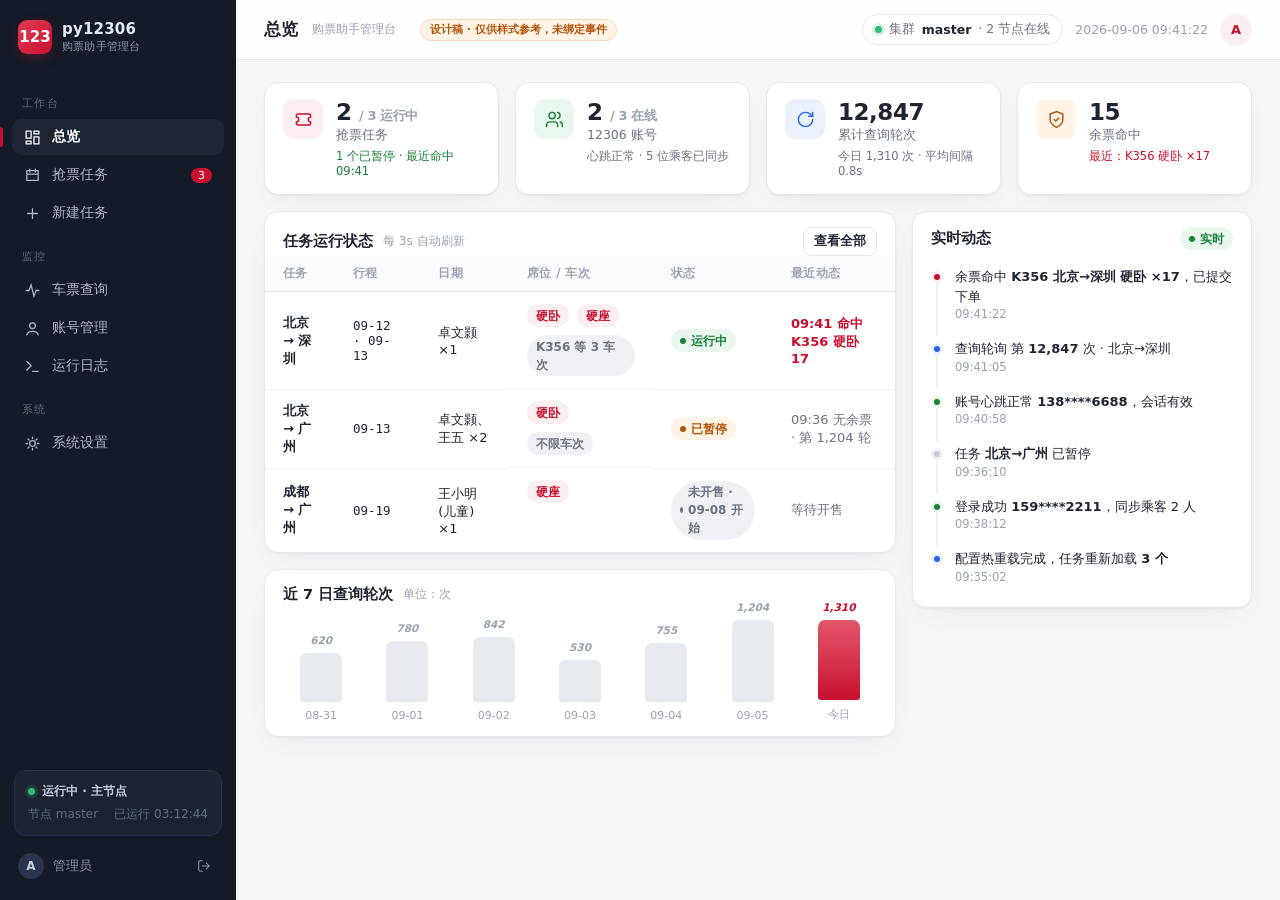
==== reference_template/index.html @ e3e7fe0f "feat: 新增webx管理网页端" ====
<!doctype html>
<html lang="zh-CN">
<head>
<meta charset="utf-8">
<meta name="viewport" content="width=device-width, initial-scale=1">
<title>py12306 · 购票助手管理台（设计稿）</title>
<style>
/* ============ 设计变量 ============ */
:root{
  --red:      #C8102E;
  --red-hi:   #A50D27;
  --red-bg:   #FBEFF1;
  --ink:      #101828;
  --text:     #1F2430;
  --sub:      #6B7280;
  --faint:    #9AA1AF;
  --line:     #E6E8EE;
  --line-soft:#F0F1F5;
  --bg:       #F5F6F8;
  --card:     #FFFFFF;
  --ok:       #188038; --ok-bg:#E9F7EF;
  --warn:     #B45309; --warn-bg:#FFF4E5;
  --info:     #2563EB; --info-bg:#EBF2FE;
  --side:     #141A26;
  --side-sub: #8A93A6;
  --side-hov: #1D2534;
  --r-lg: 14px; --r-md: 10px;
  --shadow: 0 1px 2px rgba(16,24,40,.04), 0 10px 28px -14px rgba(16,24,40,.10);
}
*{box-sizing:border-box; margin:0; padding:0}
html,body{height:100%}
body{
  font-family:"Segoe UI", system-ui, -apple-system, "PingFang SC", "Microsoft YaHei", sans-serif;
  font-size:14px; color:var(--text); background:var(--bg);
  -webkit-font-smoothing:antialiased;
}
a{color:inherit; text-decoration:none; cursor:pointer}
button{font:inherit; border:0; background:none; cursor:pointer; color:inherit}
svg{display:block}
::selection{background:var(--red-bg)}

/* ============ 布局骨架 ============ */
.app{display:flex; min-height:100vh}
.sidebar{
  width:236px; flex-shrink:0; background:var(--side); color:#E6EAF2;
  display:flex; flex-direction:column; position:sticky; top:0; height:100vh;
}
.main{flex:1; min-width:0; display:flex; flex-direction:column}
.content{padding:22px 28px 40px; max-width:1500px; width:100%; margin:0 auto}

/* ============ 侧边栏 ============ */
.brand{display:flex; align-items:center; gap:10px; padding:20px 18px 18px}
.brand .logo{
  width:34px; height:34px; border-radius:9px; background:linear-gradient(135deg,#E23B52,var(--red));
  display:grid; place-items:center; color:#fff; font-weight:800; font-size:15px;
  box-shadow:0 4px 14px -4px rgba(200,16,46,.55);
}
.brand .name{font-size:15px; font-weight:700; letter-spacing:.2px}
.brand .name small{display:block; font-size:11px; font-weight:400; color:var(--side-sub); margin-top:1px}
.nav{padding:8px 12px; flex:1; overflow-y:auto}
.nav .group{font-size:11px; color:#5C657A; letter-spacing:.12em; padding:16px 10px 6px}
.nav a{
  display:flex; align-items:center; gap:11px; padding:9px 12px; margin:2px 0;
  border-radius:9px; color:#AEB6C6; font-size:13.5px; position:relative; transition:.15s;
}
.nav a svg{width:17px; height:17px; stroke-width:1.8}
.nav a:hover{background:var(--side-hov); color:#E6EAF2}
.nav a.on{background:var(--side-hov); color:#fff; font-weight:600}
.nav a.on::before{
  content:""; position:absolute; left:-12px; top:8px; bottom:8px; width:3px;
  border-radius:0 3px 3px 0; background:var(--red);
}
.nav a .bdg{
  margin-left:auto; font-size:11px; padding:1px 7px; border-radius:99px;
  background:rgba(255,255,255,.09); color:#C6CDDC;
}
.nav a .bdg.hot{background:var(--red); color:#fff}
.side-foot{padding:14px}
.node-card{
  background:#1B2333; border:1px solid #263048; border-radius:12px; padding:12px 13px; font-size:12px;
}
.node-card .row{display:flex; align-items:center; gap:7px; color:#C6CDDC}
.dot{width:7px; height:7px; border-radius:50%; background:#2FBF71; box-shadow:0 0 0 3px rgba(47,191,113,.18)}
.node-card .sub{color:#5F6A80; margin-top:6px; display:flex; justify-content:space-between}
.side-login{margin-top:10px; display:flex; align-items:center; gap:9px; color:#8A93A6; font-size:12.5px; padding:6px 4px}
.side-login .av{width:26px; height:26px; border-radius:50%; background:#2A3450; display:grid; place-items:center; color:#C6CDDC; font-size:12px; font-weight:700}
.side-login .out{margin-left:auto; width:28px; height:28px; display:grid; place-items:center; border-radius:8px}
.side-login .out:hover{background:#222C42; color:#fff}

/* ============ 顶栏 ============ */
.topbar{
  height:60px; flex-shrink:0; background:rgba(255,255,255,.86); backdrop-filter:blur(8px);
  border-bottom:1px solid var(--line); display:flex; align-items:center; gap:14px;
  padding:0 28px; position:sticky; top:0; z-index:20;
}
.topbar h1{font-size:16.5px; font-weight:700}
.topbar .crumb-sub{font-size:12px; color:var(--faint)}
.preview-chip{
  margin-left:10px; font-size:11px; font-weight:600; color:var(--warn);
  background:var(--warn-bg); border:1px solid #F3DDB4; padding:2.5px 9px; border-radius:99px;
}
.top-right{margin-left:auto; display:flex; align-items:center; gap:12px}
.cluster-pill{
  display:flex; align-items:center; gap:7px; font-size:12.5px; color:var(--sub);
  background:#fff; border:1px solid var(--line); padding:6px 12px; border-radius:99px;
}
.cluster-pill b{color:var(--text); font-weight:600}
.top-time{font-size:12.5px; color:var(--faint); font-variant-numeric:tabular-nums}
.top-av{width:32px; height:32px; border-radius:50%; background:var(--red-bg); color:var(--red); display:grid; place-items:center; font-weight:700; font-size:13px}

/* ============ 通用组件 ============ */
.view{display:none; animation:fade .18s ease}
.view.is-active{display:block}
@keyframes fade{from{opacity:0; transform:translateY(4px)} to{opacity:1; transform:none}}
.card{background:var(--card); border:1px solid var(--line); border-radius:var(--r-lg); box-shadow:var(--shadow)}
.card-h{display:flex; align-items:center; gap:10px; padding:15px 18px 0}
.card-h h3{font-size:14.5px; font-weight:700}
.card-h .sub{font-size:12px; color:var(--faint)}
.card-h .act{margin-left:auto; display:flex; gap:8px; align-items:center}

.btn{
  display:inline-flex; align-items:center; gap:7px; padding:8px 14px; border-radius:var(--r-md);
  font-size:13px; font-weight:600; border:1px solid transparent; transition:.15s; white-space:nowrap;
}
.btn svg{width:15px; height:15px; stroke-width:2}
.btn-primary{background:var(--red); color:#fff; box-shadow:0 6px 16px -8px rgba(200,16,46,.6)}
.btn-primary:hover{background:var(--red-hi)}
.btn-outline{background:#fff; border-color:var(--line); color:var(--text)}
.btn-outline:hover{border-color:#C9CEDA; background:#FAFBFC}
.btn-ghost{color:var(--sub)}
.btn-ghost:hover{background:var(--line-soft); color:var(--text)}
.btn-sm{padding:5px 10px; font-size:12.5px; border-radius:8px}
.btn[disabled]{opacity:.45; cursor:not-allowed; box-shadow:none}

.tag{display:inline-flex; align-items:center; gap:5px; font-size:12px; font-weight:600; padding:2.5px 9px; border-radius:99px; line-height:1.5}
.tag.ok{background:var(--ok-bg); color:var(--ok)}
.tag.warn{background:var(--warn-bg); color:var(--warn)}
.tag.info{background:var(--info-bg); color:var(--info)}
.tag.hot{background:var(--red-bg); color:var(--red)}
.tag.muted{background:var(--line-soft); color:var(--sub)}
.tag .d{width:6px; height:6px; border-radius:50%; background:currentColor}

input[type=text],input[type=password],input[type=number],input[type=datetime-local],select{
  font:inherit; color:var(--text); background:#fff; border:1px solid var(--line);
  border-radius:var(--r-md); padding:8px 12px; width:100%; outline:none; transition:.15s;
}
input[type=datetime-local]{height:40px}
input[type=datetime-local]:not(:disabled){color:var(--text);background:#fff}
input[type=datetime-local]:disabled{color:var(--faint);background:var(--line-soft);cursor:not-allowed}
input:focus,select:focus{border-color:var(--red); box-shadow:0 0 0 3px rgba(200,16,46,.09)}
input::placeholder{color:#B6BCC9}

.tgl{position:relative; width:38px; height:22px; flex-shrink:0}
.tgl input{position:absolute; opacity:0; width:100%; height:100%; cursor:pointer; margin:0}
.tgl i{position:absolute; inset:0; background:#D8DCE4; border-radius:99px; transition:.18s; pointer-events:none}
.tgl i::after{content:""; position:absolute; width:16px; height:16px; border-radius:50%; background:#fff; top:3px; left:3px; transition:.18s; box-shadow:0 1px 3px rgba(0,0,0,.25)}
.tgl input:checked + i{background:var(--red)}
.tgl input:checked + i::after{left:19px}

/* 表格 */
.table{width:100%; border-collapse:collapse; font-size:13px}
.table th{
  text-align:left; font-size:11.5px; font-weight:600; color:var(--faint); letter-spacing:.04em;
  padding:10px 18px; border-bottom:1px solid var(--line); background:#FAFBFC;
}
.table td{padding:12px 18px; border-bottom:1px solid var(--line-soft); vertical-align:middle}
.table tr:last-child td{border-bottom:0}
.table tbody tr:hover{background:#FAFBFD}
.mono{font-family:Consolas, "Cascadia Mono", monospace; font-size:12.5px}

/* ============ 总览 ============ */
.stats{display:grid; grid-template-columns:repeat(4,1fr); gap:16px; margin-bottom:16px}
.stat{background:var(--card); border:1px solid var(--line); border-radius:var(--r-lg); padding:16px 18px; box-shadow:var(--shadow); display:flex; gap:13px; align-items:flex-start}
.stat .ic{width:40px; height:40px; border-radius:11px; display:grid; place-items:center; flex-shrink:0}
.stat .ic svg{width:19px; height:19px; stroke-width:1.8}
.stat .v{font-size:23px; font-weight:800; letter-spacing:-.02em; line-height:1.15}
.stat .k{font-size:12.5px; color:var(--sub); margin-top:2px}
.stat .t{font-size:11.5px; margin-top:5px}
.ic.red{background:var(--red-bg); color:var(--red)}
.ic.ok{background:var(--ok-bg); color:var(--ok)}
.ic.info{background:var(--info-bg); color:var(--info)}
.ic.warn{background:var(--warn-bg); color:var(--warn)}
.dash-grid{display:grid; grid-template-columns:1fr 340px; gap:16px; align-items:start}
.chip-row{display:flex; gap:8px; flex-wrap:wrap}

/* 柱状图 */
.chart{display:flex; align-items:flex-end; gap:10px; height:132px; padding:16px 18px 14px}
.chart .c{flex:1; display:flex; flex-direction:column; align-items:center; gap:7px; height:100%; justify-content:flex-end}
.chart .c i{width:100%; max-width:42px; background:#E7EAEF; border-radius:7px 7px 3px 3px; position:relative}
.chart .c i b{position:absolute; top:-19px; left:0; right:0; text-align:center; font-size:10.5px; color:var(--faint); font-weight:600}
.chart .c.now i{background:linear-gradient(180deg,#E4576B,var(--red))}
.chart .c.now i b{color:var(--red)}
.chart .c span{font-size:11px; color:var(--faint)}

/* 动态时间线 */
.feed{padding:8px 18px 14px}
.feed .it{display:flex; gap:12px; padding:9px 0; position:relative}
.feed .it::before{content:""; position:absolute; left:5px; top:24px; bottom:-6px; width:2px; background:var(--line-soft)}
.feed .it:last-child::before{display:none}
.feed .fdot{width:12px; height:12px; border-radius:50%; margin-top:4px; flex-shrink:0; border:3px solid var(--red-bg); background:var(--red); position:relative; z-index:1}
.feed .it.ok .fdot{background:var(--ok); border-color:var(--ok-bg)}
.feed .it.info .fdot{background:var(--info); border-color:var(--info-bg)}
.feed .it.mut .fdot{background:#C4C9D4; border-color:var(--line-soft)}
.feed .tx{font-size:13px; line-height:1.5}
.feed .tx em{font-style:normal; font-weight:700}
.feed .tm{font-size:11.5px; color:var(--faint); margin-top:1px; font-variant-numeric:tabular-nums}

/* ============ 任务卡片 ============ */
.toolbar{display:flex; align-items:center; gap:10px; margin-bottom:16px}
.toolbar h2{font-size:16.5px; font-weight:700}
.toolbar .cnt{font-size:12.5px; color:var(--faint)}
.toolbar .sp{margin-left:auto; display:flex; gap:9px}
.job{background:var(--card); border:1px solid var(--line); border-radius:var(--r-lg); box-shadow:var(--shadow); padding:16px 18px; margin-bottom:12px}
.job .l1{display:flex; align-items:center; gap:10px}
.job .route{font-size:15.5px; font-weight:700; display:flex; align-items:center; gap:8px}
.job .route svg{width:15px; height:15px; color:var(--red)}
.job .l1 .tag{margin-left:0}
.job .l1 .acts{margin-left:auto; display:flex; gap:4px}
.job .l2{display:flex; flex-wrap:wrap; gap:7px; margin-top:11px; align-items:center}
.job .l3{display:flex; gap:18px; margin-top:12px; padding-top:12px; border-top:1px dashed var(--line); font-size:12.5px; color:var(--sub); flex-wrap:wrap}
.job .l3 b{color:var(--text); font-weight:600}
.job .l3 .hit{color:var(--red); font-weight:700}
.job.paused{opacity:.72}
.icon-btn{
  width:30px; height:30px; border-radius:8px; display:grid; place-items:center; color:var(--sub); transition:.15s;
}
.icon-btn svg{width:15.5px; height:15.5px; stroke-width:1.8}
.icon-btn:hover{background:var(--line-soft); color:var(--text)}
.icon-btn.danger:hover{background:var(--red-bg); color:var(--red)}

/* ============ 新建任务 ============ */
.new-grid{display:grid; grid-template-columns:1fr 308px; gap:18px; align-items:start}
.form-sec{background:var(--card); border:1px solid var(--line); border-radius:var(--r-lg); box-shadow:var(--shadow); margin-bottom:14px}
.form-sec .fh{display:flex; align-items:center; gap:11px; padding:14px 18px; border-bottom:1px solid var(--line-soft)}
.form-sec .fh .no{width:23px; height:23px; border-radius:7px; background:var(--red-bg); color:var(--red); font-size:12.5px; font-weight:800; display:grid; place-items:center}
.form-sec .fh h3{font-size:14px; font-weight:700}
.form-sec .fh .sub{font-size:12px; color:var(--faint)}
.form-sec .fb{padding:16px 18px 18px}
.frow{display:flex; gap:12px; margin-bottom:14px}
.frow:last-child{margin-bottom:0}
.f-col{flex:1; min-width:0}
.f-lab{font-size:12.5px; font-weight:600; color:var(--sub); margin-bottom:7px; display:flex; align-items:center; gap:7px}
.f-lab .opt-x{font-weight:400; color:var(--faint); font-size:11.5px}
select.ctl{padding:8.5px 12px}

/* 日历 */
.cal-wrap{border:1px solid var(--line); border-radius:12px; padding:13px 14px 14px; background:#FCFCFD}
.cal-head{display:flex; align-items:center; margin-bottom:9px; padding:0 2px}
.cal-head b{font-size:13.5px}
.cal-head .rng{margin-left:auto; font-size:12px; color:var(--red); font-weight:600; background:var(--red-bg); padding:3px 10px; border-radius:99px}
.cal{display:grid; grid-template-columns:repeat(7,1fr); gap:5px}
.cal b{font-size:11px; color:var(--faint); text-align:center; font-weight:600; padding:3px 0}
.cal .d{
  aspect-ratio:1; display:grid; place-items:center; font-size:12.5px; border-radius:9px;
  color:var(--text); border:1px solid transparent; transition:.12s; font-variant-numeric:tabular-nums;
}
.cal .d:hover{border-color:#D8DCE4; background:#fff}
.cal .d.today{border-color:var(--red); color:var(--red); font-weight:700}
.cal .d.on{background:var(--red); color:#fff; font-weight:700; box-shadow:0 5px 12px -5px rgba(200,16,46,.55)}
.cal .d.on:hover{border-color:var(--red)}
.cal .d.dis{color:#C7CCD6; background:#F3F4F7; pointer-events:none}
.date-chips{display:flex; gap:8px; margin-top:11px; flex-wrap:wrap}
.date-chip{display:inline-flex; align-items:center; gap:7px; font-size:12.5px; font-weight:600; background:var(--red-bg); color:var(--red-hi); border-radius:99px; padding:5px 6px 5px 12px}
.date-chip button{width:18px; height:18px; border-radius:50%; display:grid; place-items:center; color:var(--red)}
.date-chip button:hover{background:rgba(200,16,46,.15)}
.date-chip .add{background:#fff; border:1px dashed #DBDCE2; color:var(--sub); padding:5px 12px; cursor:pointer}

/* 区间 */
.pair{display:grid; grid-template-columns:1fr 26px 1fr 30px; gap:10px; align-items:center; margin-bottom:10px}
.pair .arr{color:var(--faint); display:grid; place-items:center}
.pair .arr svg{width:16px; height:16px}
.pair .del{width:30px; height:30px; display:grid; place-items:center; color:var(--faint); border-radius:8px}
.pair .del:hover{background:var(--red-bg); color:var(--red)}
.pair-add{
  border:1.5px dashed #D8DCE4; border-radius:10px; padding:9px; text-align:center; color:var(--sub);
  font-size:12.5px; font-weight:600; cursor:pointer; transition:.15s;
}
.pair-add:hover{border-color:var(--red); color:var(--red); background:var(--red-bg)}
.hint{font-size:11.5px; color:var(--faint); margin-top:7px; line-height:1.6}

/* 乘客 / 座位 chips */
.opt{
  display:inline-flex; align-items:center; gap:7px; border:1px solid var(--line); border-radius:99px;
  padding:6.5px 14px; font-size:13px; font-weight:500; cursor:pointer; transition:.13s; background:#fff;
}
.opt:hover{border-color:#C9CEDA}
.opt:has(input:checked){border-color:var(--red); background:var(--red-bg); color:var(--red-hi); font-weight:600}
.opt .ck{width:7px; height:7px; border-radius:50%; background:#D8DCE4; transition:.13s}
.opt:has(input:checked) .ck{background:var(--red)}
.opt input{display:none}
.chips{display:flex; flex-wrap:wrap; gap:9px}
.m-tag{display:inline-flex; align-items:center; gap:8px; border-radius:99px; padding:6.5px 14px; font-size:13px; font-weight:600}
.m-tag i{width:22px; height:22px; border-radius:50%; display:grid; place-items:center; font-style:normal; font-size:11px; color:#fff}
.m-tag .x{color:var(--faint); font-size:11px}
.switch-row{display:flex; align-items:center; gap:10px; font-size:13px; padding:11px 14px; border:1px solid var(--line); border-radius:10px; background:#FCFCFD}
.switch-row .k2{margin-left:auto; font-size:11.5px; color:var(--faint)}

/* 车次 tag input */
.tagbox{border:1px solid var(--line); border-radius:var(--r-md); padding:7px 8px; display:flex; flex-wrap:wrap; gap:7px; background:#fff}
.tagbox .t{display:inline-flex; align-items:center; gap:6px; background:var(--line-soft); border-radius:7px; padding:4.5px 6px 4.5px 10px; font-size:12.5px; font-weight:600}
.tagbox .t em{font-style:normal; color:var(--sub); cursor:pointer; font-size:11px}
.tagbox .t:hover .em{color:var(--red)}
.tagbox input{border:0; box-shadow:none !important; padding:5px 6px; flex:1; min-width:110px}

.seg{display:inline-flex; border:1px solid var(--line); border-radius:99px; padding:3px; background:#fff; gap:2px}
.seg span{padding:5.5px 14px; font-size:12.5px; font-weight:600; color:var(--sub); border-radius:99px; cursor:pointer}
.seg span.on{background:var(--red-bg); color:var(--red-hi)}
.seg span:hover{color:var(--text)}
.seg span.on:hover{color:var(--red-hi)}

/* 策略摘要 */
.summary{position:sticky; top:78px}
.summary .card{overflow:hidden}
.summary .sh{background:linear-gradient(160deg,#1C2436,#141A26); color:#fff; padding:15px 18px}
.summary .sh h3{font-size:14px; font-weight:700; display:flex; align-items:center; gap:8px}
.summary .sh .sub{font-size:11.5px; color:#8A93A6; margin-top:3px}
.sum-rows{padding:6px 18px 14px}
.sum-rows .r{display:flex; gap:12px; padding:9.5px 0; border-bottom:1px dashed var(--line-soft); font-size:12.8px}
.sum-rows .r:last-child{border-bottom:0}
.sum-rows .k{width:62px; flex-shrink:0; color:var(--faint)}
.sum-rows .v{font-weight:600; line-height:1.55}
.sum-rows .v small{display:block; color:var(--faint); font-weight:400; font-size:11.5px}
.sum-foot{padding:13px 18px 16px; display:flex; gap:9px}
.sum-foot .btn{flex:1; justify-content:center}

/* ============ 账号管理 ============ */
.acc-grid{display:grid; grid-template-columns:1fr 372px; gap:16px; align-items:start}
.auth{
  width:32px; height:32px; border-radius:50%; display:grid; place-items:center;
  font-size:12px; font-weight:800; color:#fff; flex-shrink:0;
}
.auth.a1{background:linear-gradient(135deg,#E23B52,#C8102E)}
.auth.a2{background:linear-gradient(135deg,#4F7DF3,#2563EB)}
.auth.a3{background:linear-gradient(135deg,#37B783,#188038)}
.cell-user{display:flex; align-items:center; gap:10px}
.cell-user b{font-size:13.5px}
.cell-user small{display:block; color:var(--faint); font-size:11.5px}

/* 添加账号抽屉 */
.addacc .ah{padding:16px 18px 0; display:flex; align-items:center}
.addacc .ah h3{font-size:15px; font-weight:700}
.addacc .ah .x{margin-left:auto}
.tabs{display:flex; gap:2px; padding:13px 18px 0; border-bottom:1px solid var(--line); position:relative}
.tabs button{padding:9px 4px; margin-right:22px; font-size:13.5px; font-weight:600; color:var(--sub); position:relative}
.tabs button.on{color:var(--red)}
.tabs button.on::after{content:""; position:absolute; left:0; right:0; bottom:-1px; height:2.5px; background:var(--red); border-radius:2px}
.qr-zone{display:flex; flex-direction:column; align-items:center; gap:12px; padding:22px 18px}
.qr-box{
  width:164px; height:164px; border-radius:14px; border:1.5px dashed #C9CEDA; background:#FCFCFD;
  display:grid; place-items:center; position:relative;
}
.qr-mask{position:absolute; inset:0; display:grid; place-items:center; background:rgba(255,255,255,.55); border-radius:14px; font-size:12px; color:var(--warn); font-weight:600}
.qr-status{font-size:12.5px; color:var(--sub); display:flex; align-items:center; gap:7px}
.spin{width:13px; height:13px; border-radius:50%; border:2px solid var(--red-bg); border-top-color:var(--red); animation:sp 1s linear infinite}
@keyframes sp{to{transform:rotate(360deg)}}
.sync-note{margin:0 18px 18px; background:var(--info-bg); border-radius:10px; padding:10px 12px; font-size:12px; color:#1D4FBF; line-height:1.6; display:flex; gap:8px}
.sync-note svg{width:14px; height:14px; flex-shrink:0; margin-top:2px}

/* ============ 余票监测 ============ */
.filter-bar{display:flex; align-items:center; gap:10px; background:var(--card); border:1px solid var(--line); border-radius:var(--r-lg); padding:11px 14px; margin-bottom:14px; box-shadow:var(--shadow)}
.filter-bar select{width:auto; padding:7px 11px; font-size:12.5px}
.filter-bar .live{margin-left:auto; display:flex; align-items:center; gap:8px; font-size:12px; color:var(--faint); font-variant-numeric:tabular-nums}
.filter-bar .live .dot{width:7px; height:7px}
.rest-hit{display:inline-block; min-width:34px; text-align:center; font-weight:800; font-size:13.5px; color:#fff; background:var(--red); border-radius:7px; padding:2.5px 9px; box-shadow:0 4px 10px -4px rgba(200,16,46,.5)}
.rest-0{color:var(--faint); font-weight:600}
tr.hit-row{background:linear-gradient(90deg, var(--red-bg), transparent 65%)}
tr.hit-row:hover{background:var(--red-bg)}
.ticket-query{display:grid; grid-template-columns:repeat(12,1fr); gap:12px; padding:16px 18px 14px; border-bottom:1px solid var(--line-soft)}
.ticket-query .field{min-width:0; grid-column:span 3}
.ticket-query .field.route,.ticket-query .field.date{grid-column:span 2}
.ticket-query .field label,.filter-panel label{display:block; font-size:11.5px; color:var(--sub); font-weight:600; margin-bottom:6px}
.ticket-query .field input,.ticket-query .field select{height:36px}
.route-input{position:relative}
.route-input svg{position:absolute; right:10px; top:10px; width:16px; height:16px; color:var(--faint)}
.query-actions{grid-column:span 2; display:flex; align-items:flex-end; gap:8px}
.query-actions .btn{height:36px; justify-content:center; flex:1}
.query-switch{display:flex; align-items:center; gap:8px; color:var(--sub); font-size:12px; padding-top:8px}
.date-strip{display:flex; gap:7px; overflow:auto; padding:12px 18px; border-bottom:1px solid var(--line-soft); scrollbar-width:thin}
.date-tab{min-width:76px; padding:7px 10px; border:1px solid transparent; border-radius:9px; text-align:center; color:var(--sub); flex-shrink:0; cursor:pointer}
.date-tab b{display:block; font-size:13px; color:var(--text)}
.date-tab small{display:block; font-size:11px; margin-top:2px}
.date-tab:hover{background:var(--line-soft)}
.date-tab.on{background:var(--red-bg); border-color:#F1C2C9; color:var(--red)}
.date-tab.on b{color:var(--red)}
.filter-panel{display:flex; align-items:flex-end; gap:12px; flex-wrap:wrap; padding:12px 18px; background:#FCFCFD; border-bottom:1px solid var(--line-soft)}
.filter-panel .filter-field{min-width:130px}
.filter-panel select{height:32px; padding:6px 10px; font-size:12px}
.filter-panel .check{display:flex; align-items:center; gap:7px; height:32px; padding:0 4px; color:var(--sub); font-size:12px; white-space:nowrap}
.filter-panel .check input{accent-color:var(--red)}
.filter-panel .clear{margin-left:auto; color:var(--red); font-size:12px; font-weight:600; height:32px; padding:0 5px}
.query-meta{display:flex; align-items:center; gap:10px; padding:13px 18px 11px}
.query-meta h3{font-size:14.5px}
.query-meta .sub{color:var(--faint); font-size:12px}
.query-meta .sort{margin-left:auto; display:flex; align-items:center; gap:8px; color:var(--sub); font-size:12px}
.query-meta .sort select{width:128px; height:31px; padding:5px 9px; font-size:12px}
.sort-dir{width:30px; height:30px; border:1px solid var(--line); border-radius:8px; display:grid; place-items:center; background:#fff}
.sort-dir svg{width:15px; height:15px}
.ticket-table-wrap{overflow-x:auto; border-top:1px solid var(--line)}
.ticket-table{min-width:1110px}
.ticket-table th{white-space:nowrap; padding:10px 14px}
.ticket-table td{padding:12px 14px; white-space:nowrap}
.ticket-table th:first-child,.ticket-table td:first-child{padding-left:18px}
.train-cell b{display:block; font-size:14px; color:var(--ink)}
.train-cell small{display:block; color:var(--faint); font-size:11px; margin-top:3px}
.station-cell b{display:block; font-size:13px}
.station-cell small{display:block; color:var(--faint); font-size:11px; margin-top:3px}
.time-cell b{font-size:18px; letter-spacing:.01em}
.time-cell small{display:block; color:var(--sub); font-size:11px; margin-top:2px}
.duration{color:var(--sub); font-size:12px}
.seat-cell{text-align:center; min-width:72px}
.seat-value{font-size:12.5px; font-weight:700; color:var(--ok)}
.seat-value.none{color:var(--faint); font-weight:500}
.seat-value.wait{color:var(--warn)}
.ticket-row.hit{background:linear-gradient(90deg,#FFF9F9,transparent 82%)}
.ticket-row:hover{background:#FAFBFD}
.row-actions{display:flex; gap:6px; align-items:center}
.row-actions .btn{padding:5px 8px; font-size:11.5px}
.empty-results{display:none; padding:44px 20px; text-align:center; color:var(--sub)}
.empty-results strong{display:block; color:var(--text); font-size:14px; margin-bottom:6px}
.task-modal{position:fixed; inset:0; z-index:50; display:none; align-items:center; justify-content:center; padding:20px; background:rgba(16,24,40,.38)}
.task-modal.open{display:flex}
.task-dialog{width:min(440px,100%); background:#fff; border:1px solid var(--line); border-radius:var(--r-lg); box-shadow:0 24px 70px -20px rgba(16,24,40,.35); overflow:hidden}
.task-dialog .dh{display:flex; align-items:center; padding:16px 18px; border-bottom:1px solid var(--line-soft)}
.task-dialog .dh h3{font-size:15px}
.task-dialog .dh button{margin-left:auto; color:var(--sub); width:28px; height:28px; border-radius:7px}
.task-dialog .dh button:hover{background:var(--line-soft); color:var(--text)}
.task-dialog .db{padding:16px 18px 18px}
.task-dialog .ticket-preview{padding:10px 12px; background:var(--red-bg); border-radius:9px; color:var(--red-hi); font-size:12.5px; margin-bottom:14px}
.task-option{display:flex; align-items:center; gap:10px; padding:11px 12px; border:1px solid var(--line); border-radius:9px; margin-bottom:8px; cursor:pointer}
.task-option:hover{border-color:#C9CEDA; background:#FCFCFD}
.task-option input{accent-color:var(--red)}
.task-option b{font-size:13px}
.task-option small{display:block; color:var(--faint); margin-top:3px}
.task-dialog .df{display:flex; justify-content:flex-end; gap:8px; padding:0 18px 18px}
@media (max-width:900px){.ticket-query{grid-template-columns:repeat(2,1fr)}.ticket-query .field,.ticket-query .field.route,.ticket-query .field.date,.query-actions{grid-column:span 1}}
@media (max-width:560px){.ticket-query{grid-template-columns:1fr}.ticket-query .field,.ticket-query .field.route,.ticket-query .field.date,.query-actions{grid-column:span 1}.query-meta{align-items:flex-start; flex-wrap:wrap}.query-meta .sort{width:100%; margin-left:0}}

/* ============ 日志 ============ */
.term-toolbar{display:flex; align-items:center; gap:8px; padding:12px 14px; border-bottom:1px solid #1E2637}
.lv-chip{font-size:12px; font-weight:600; padding:4.5px 11px; border-radius:99px; color:#8A93A6; background:#1B2333}
.lv-chip.on{background:var(--red); color:#fff}
.term-search{margin-left:auto; width:200px; background:#1B2333; border-color:#2A3450; color:#C6CDDC; font-size:12px; padding:6.5px 10px}
.term{background:#0F1420; border-radius:0 0 var(--r-lg) var(--r-lg); padding:13px 16px 16px; font-family:Consolas,"Cascadia Mono",monospace; font-size:12.3px; line-height:1.9; color:#C8D0E0}
.term .ts{color:#5B6478; margin-right:10px}
.l-INFO{color:#7FB3F5}.l-WARN{color:#F5C044}.l-ERROR{color:#F87171}.l-EVENT{color:#F08FB0}.l-OK{color:#5FD39A}
.term .hl{background:rgba(200,16,46,.28); border-radius:3px; padding:0 3px; color:#FFD3DA}

/* ============ 设置 ============ */
.set-grid{display:grid; grid-template-columns:repeat(2,1fr); gap:16px; align-items:start}
.set-row{display:flex; align-items:center; gap:12px; padding:12.5px 18px; border-bottom:1px solid var(--line-soft)}
.set-row:last-child{border-bottom:0}
.set-row .k{font-size:13px; font-weight:600}
.set-row .d{font-size:11.5px; color:var(--faint); margin-top:2px; line-height:1.5}
.set-row .ctrl{margin-left:auto; display:flex; align-items:center; gap:9px; flex-shrink:0}
.set-row .ctrl input,.set-row .ctrl select{width:auto; padding:7px 10px; font-size:12.5px}
.noti-ic{width:32px; height:32px; border-radius:9px; display:grid; place-items:center; flex-shrink:0}
.noti-ic svg{width:16px; height:16px; stroke-width:1.8}

/* ============ 登录页 ============ */
.login-wrap{min-height:calc(100vh - 60px); display:grid; place-items:center; padding:40px 20px;
  background:
    radial-gradient(900px 420px at 12% -8%, rgba(200,16,46,.07), transparent 60%),
    radial-gradient(800px 400px at 105% 108%, rgba(37,99,235,.06), transparent 60%), var(--bg);
}
.login-card{width:380px; background:#fff; border:1px solid var(--line); border-radius:18px; box-shadow:0 24px 60px -24px rgba(16,24,40,.18); padding:34px 32px 28px}
.login-card .lb{text-align:center; margin-bottom:26px}
.login-card .lb .logo{width:46px; height:46px; border-radius:13px; margin:0 auto 13px; background:linear-gradient(135deg,#E23B52,var(--red)); display:grid; place-items:center; color:#fff; font-weight:800; font-size:19px; box-shadow:0 10px 24px -8px rgba(200,16,46,.55)}
.login-card .lb h2{font-size:18px; font-weight:800}
.login-card .lb p{font-size:12.5px; color:var(--faint); margin-top:5px}
.login-card .fld{margin-bottom:14px}
.login-card .fld label{font-size:12.5px; font-weight:600; color:var(--sub); display:block; margin-bottom:7px}
.login-card .pwd-suf{position:relative}
.login-card .pwd-suf .eye{position:absolute; right:11px; top:50%; transform:translateY(-50%); color:var(--faint); display:grid}
.login-card .pwd-suf .eye svg{width:15px; height:15px}
.login-card .btn{width:100%; justify-content:center; padding:10.5px; font-size:14px; border-radius:11px}
.login-card .lf{display:flex; justify-content:space-between; margin-top:16px; font-size:12px; color:var(--faint)}
.login-card .lf a{color:var(--red); font-weight:600}
.login-foot{text-align:center; margin-top:18px; font-size:11.5px; color:var(--faint)}

@media (max-width:1180px){
  .stats{grid-template-columns:repeat(2,1fr)}
  .dash-grid,.new-grid,.acc-grid{grid-template-columns:1fr}
  .summary{position:static}
  .set-grid{grid-template-columns:1fr}
}
.selection-bar{display:none;align-items:center;gap:10px;padding:10px 18px;background:var(--red-bg);border-top:1px solid #f3d5d9;border-bottom:1px solid #f3d5d9;color:var(--red)}.selection-bar.open{display:flex}.selection-bar strong{font-size:13px}.selection-bar small{color:var(--sub)}.selection-bar .actions{margin-left:auto}.row-check{width:16px;height:16px;accent-color:var(--red)}
.view#view-monitor > .panel{margin-bottom:16px;overflow:hidden}
.view#view-monitor .query{display:grid;grid-template-columns:repeat(12,1fr);gap:12px;padding:16px 18px 14px;border-bottom:1px solid var(--line-soft)}
.view#view-monitor .query .field{grid-column:span 2;min-width:0}.view#view-monitor .query .field label,.view#view-monitor .filter label{display:block;font-size:11.5px;color:var(--sub);font-weight:600;margin-bottom:6px}
.view#view-monitor .query input,.view#view-monitor .query select{height:36px;width:100%;padding:8px 12px}.view#view-monitor .query .btn{grid-column:span 2;align-self:end;align-items:center;justify-content:center;height:36px;background:var(--red);color:#fff;border-color:var(--red)}
.view#view-monitor .dates{display:flex;gap:7px;overflow:auto;padding:12px 18px;border-bottom:1px solid var(--line-soft)}.view#view-monitor .date{min-width:76px;padding:7px 10px;border:1px solid transparent;border-radius:9px;text-align:center;color:var(--sub);background:transparent;cursor:pointer}.view#view-monitor .date b,.view#view-monitor .date small{display:block}.view#view-monitor .date b{font-size:13px;color:var(--text)}.view#view-monitor .date small{font-size:11px;margin-top:2px}.view#view-monitor .date.on{background:var(--red-bg);border-color:#F1C2C9;color:var(--red)}.view#view-monitor .date.on b{color:var(--red)}
.view#view-monitor .filter{display:block;padding:8px 18px 10px;background:#FCFCFD;border-bottom:1px solid var(--line-soft)}.view#view-monitor .filter-row{display:flex;align-items:flex-start;gap:12px;min-height:34px;padding:5px 0;border-bottom:1px solid #F0F1F4}.view#view-monitor .filter-row:last-of-type{border-bottom:0}.view#view-monitor .filter-label{flex:0 0 64px;color:var(--ink);font-size:12px;font-weight:700;line-height:24px}.view#view-monitor .filter-options{display:flex;align-items:center;flex:1;flex-wrap:wrap;gap:4px 12px;min-width:0}.view#view-monitor .filter-option{display:inline-flex;align-items:center;gap:5px;min-height:24px;padding:2px 5px;border-radius:5px;color:var(--sub);font-size:12px;line-height:20px;cursor:pointer;white-space:nowrap}.view#view-monitor .filter-option:hover{background:#F1F4F8;color:var(--ink)}.view#view-monitor .filter-option input{width:14px;height:14px;margin:0;accent-color:var(--red)}.view#view-monitor .filter-option:has(input:checked){color:var(--ink);font-weight:600}.view#view-monitor .filter-option.filter-all{color:#2865BF}.view#view-monitor .filter-option.filter-all:has(input:checked){background:#EAF1FF;color:#2865BF}.view#view-monitor .filter-mode-row{align-items:center}.view#view-monitor .filter-mode-row .filter-options{flex:none}.view#view-monitor .filter-footer{display:flex;align-items:center;gap:12px;padding-top:8px}.view#view-monitor .filter-footer .check{display:flex;align-items:center;gap:7px;height:30px;color:var(--sub);font-size:12px;white-space:nowrap}.view#view-monitor .filter-footer .check input{accent-color:var(--red)}.view#view-monitor .filter-actions{display:flex;align-items:center;gap:12px;margin-left:auto}.view#view-monitor .filter .clear{margin-left:0;color:var(--red);font-size:12px;font-weight:600;height:30px;padding:0 5px;border:0;background:none;cursor:pointer}.view#view-monitor .filter-apply{height:30px;padding:0 14px;border:1px solid var(--warn);border-radius:6px;background:var(--warn);color:#fff;font-size:12px;font-weight:700;cursor:pointer}.view#view-monitor .filter-apply:hover{filter:brightness(.96)}
.view#view-monitor [data-transfer-filter][hidden]{display:none}
/* ===== 紧凑筛选面板 ===== */
.view#view-monitor .filter{padding:6px 16px 8px;background:#fff}
.view#view-monitor .filter-row{align-items:center;gap:8px;min-height:30px;padding:3px 0;border-bottom:0}
.view#view-monitor .filter-row + .filter-row{border-top:1px solid #f4f5f7}
.view#view-monitor .filter-label{flex-basis:60px;font-size:11.5px;line-height:24px;color:#344054}
.view#view-monitor .filter-options{gap:2px 10px}
.view#view-monitor .filter label.filter-option{display:inline-flex;align-items:center;position:relative;min-height:24px;margin:0;padding:2px 8px;border:1px solid transparent;border-radius:5px;color:#667085;font-size:11.5px;line-height:18px}
.view#view-monitor .filter-option input{position:absolute;width:1px;height:1px;opacity:0;pointer-events:none}
.view#view-monitor .filter-option:hover{background:#f5f7fa;color:#344054}
.view#view-monitor .filter label.filter-option:has(input:checked){border-color:#f3c7ce;background:#fff2f4;color:var(--red);font-weight:700}
.view#view-monitor .filter-option.filter-all{color:#667085}
.view#view-monitor .filter label.filter-option.filter-all:has(input:checked){border-color:#f3c7ce;background:#fff2f4;color:var(--red)}
.view#view-monitor .filter-mode-row{padding-top:2px;padding-bottom:4px}
.view#view-monitor .filter-mode-params{display:flex;align-items:center;gap:10px;margin-left:auto}.view#view-monitor .filter-mode-param{display:flex;align-items:center;gap:5px}.view#view-monitor .filter label.filter-mode-param{margin:0;color:#667085;font-size:11.5px}.view#view-monitor .filter-mode-param select{width:108px;height:28px;padding:3px 8px;font-size:11.5px}.view#view-monitor .filter-mode-param:first-child select{width:100px}
.view#view-monitor .filter-footer{min-height:34px;padding-top:5px;border-top:1px solid #eceff3}
.view#view-monitor .filter-footer .check{height:28px;margin:0;padding:0 6px;font-size:11.5px}
.view#view-monitor .filter-actions{gap:8px}
.view#view-monitor .filter .clear,.view#view-monitor .filter-apply{height:28px}
.view#view-monitor .bar{display:flex;align-items:center;gap:10px;padding:15px 18px}.view#view-monitor .bar h2{font-size:14.5px;margin:0}.view#view-monitor .bar small{color:var(--faint);font-size:12px}.view#view-monitor .bar .sort{margin-left:auto;display:flex;align-items:center;gap:8px;color:var(--sub);font-size:12px}.view#view-monitor .bar .sort select{width:128px;height:31px;padding:5px 9px}.view#view-monitor .dir{width:30px;height:30px;padding:0}
.view#view-monitor .scroll{overflow-x:auto;border-top:1px solid var(--line)}.view#view-monitor .table{width:100%;min-width:1100px;table-layout:fixed}.view#view-monitor .table th{white-space:nowrap;padding:10px 14px}.view#view-monitor .table td{padding:12px 14px;white-space:nowrap}.view#view-monitor .table th:first-child,.view#view-monitor .table td:first-child{padding-left:18px}.view#view-monitor .train b,.view#view-monitor .station b,.view#view-monitor .time b{display:block}.view#view-monitor .train b{font-size:14px;color:var(--ink)}.view#view-monitor .train small,.view#view-monitor .station small,.view#view-monitor .time small{display:block;color:var(--faint);font-size:11px;margin-top:3px}.view#view-monitor .time b{font-size:18px}.view#view-monitor .duration{color:var(--sub);font-size:12px}.view#view-monitor .seat{text-align:center;min-width:72px}.view#view-monitor .seat strong{font-size:12.5px;color:var(--ok)}.view#view-monitor .seat strong.none{color:var(--faint);font-weight:500}.view#view-monitor .seat strong.wait{color:var(--warn)}.view#view-monitor .actions{display:flex;gap:6px;align-items:center}.view#view-monitor .actions .btn{height:30px;padding:0 8px;font-size:11.5px}.view#view-monitor .empty{padding:44px 20px;text-align:center;color:var(--sub)}
@media(max-width:900px){.view#view-monitor .query{grid-template-columns:repeat(2,1fr)}.view#view-monitor .query .field,.view#view-monitor .query .btn{grid-column:span 1}}@media(max-width:560px){.view#view-monitor .query{grid-template-columns:1fr}.view#view-monitor .query .field,.view#view-monitor .query .btn{grid-column:span 1}.view#view-monitor .bar{align-items:flex-start;flex-wrap:wrap}.view#view-monitor .bar .sort{width:100%;margin-left:0}}@media(max-width:900px){.view#view-monitor .filter-row{gap:8px}.view#view-monitor .filter-label{flex-basis:72px}.view#view-monitor .filter-options{gap:3px 8px}}@media(max-width:560px){.view#view-monitor .filter{padding-left:12px;padding-right:12px}.view#view-monitor .filter-row{display:block}.view#view-monitor .filter-label{display:block;margin-bottom:3px}.view#view-monitor .filter-footer{flex-wrap:wrap}.view#view-monitor .filter-actions{margin-left:auto}}
.task-dialog .preview{padding:10px 12px;background:var(--red-bg);border-radius:9px;color:var(--red-hi);font-size:12.5px;line-height:1.55;margin-bottom:14px}.task-dialog .choice{display:flex;align-items:flex-start;gap:10px;padding:11px 12px;border:1px solid var(--line);border-radius:9px;margin:8px 0;cursor:pointer}.task-dialog .choice:hover{border-color:#C9CEDA;background:#FCFCFD}.task-dialog .choice input{margin:3px 0 0;accent-color:var(--red);flex-shrink:0}.task-dialog .choice span{min-width:0;line-height:1.45}.task-dialog .choice b{display:block;font-size:13px}.task-dialog .choice small{display:block;color:var(--faint);font-size:11.5px;margin-top:3px}.task-dialog .df .btn.primary{background:var(--red);border-color:var(--red);color:#fff}.task-dialog .df .btn{height:34px;padding:0 14px;border-radius:8px}.sort-head{display:inline-flex;align-items:center;gap:6px;border:0;background:none;padding:0;color:inherit;font:inherit;font-size:11.5px;font-weight:600;cursor:pointer}.sort-arrows{display:inline-flex;flex-direction:column;gap:2px;justify-content:center}.sort-arrows i{display:block;width:0;height:0;border-left:4px solid transparent;border-right:4px solid transparent}.sort-arrows .up{border-bottom:5px solid var(--faint)}.sort-arrows .down{border-top:5px solid var(--faint)}.sort-head.active{color:var(--red)}.sort-head.active .sort-arrows .up{border-bottom-color:var(--red)}.sort-head.active .sort-arrows .down{border-top-color:var(--red)}.sort-head.sort-up .sort-arrows .down,.sort-head.sort-down .sort-arrows .up{display:none}.clear-sort{height:30px;padding:0 10px;border:1px solid var(--line);border-radius:8px;background:#fff;color:var(--sub);font-size:12px;cursor:pointer}.clear-sort:hover{border-color:#C9CEDA;color:var(--red);background:var(--red-bg)}.transfer-badge{display:inline-flex;align-items:center;padding:2px 6px;border-radius:5px;background:#fff4e5;color:var(--warn);font-size:10.5px;font-weight:700;margin-top:3px}td.tname{width:225px;min-width:225px}.tdur{width:140px;min-width:140px}.view#view-monitor .tcell{padding:8px 14px}.view#view-monitor .tleg{position:relative;min-height:54px;display:flex;flex-direction:column;justify-content:flex-start;gap:3px}.view#view-monitor .tleg b{font-size:13px;color:var(--ink)}.view#view-monitor .tleg small{font-size:11px;color:var(--faint)}.view#view-monitor .tleg i{position:absolute;left:0;top:54px;width:100%;height:1px;background:var(--line-soft)}.view#view-monitor .tleg.l2{background:#FAFBFD}.view#view-monitor .tleg.l2::after{content:"";position:absolute;left:0;top:0;width:100%;height:1px;background:var(--line-soft)}.view#view-monitor .tleg .tt{display:flex;align-items:baseline;gap:7px}.view#view-monitor .tleg .tt b{white-space:nowrap}.view#view-monitor .tleg .ts{font-size:11px;color:var(--sub)}.view#view-monitor .tleg .ts em{font-style:normal;color:var(--warn);font-weight:700}.view#view-monitor .tname .tg-name{display:flex;align-items:center;gap:6px;padding-top:2px}.view#view-monitor .tname .tg-name b{font-size:13.5px;color:var(--ink);white-space:nowrap;overflow:hidden;text-overflow:ellipsis;max-width:180px}.view#view-monitor .tname .tg-via{margin-top:6px;font-size:11.5px;color:var(--warn);font-weight:700;display:flex;flex-direction:column;gap:3px}.view#view-monitor .tname .tg-via span{font-size:10.5px;font-weight:600;background:#fff4e5;border-radius:5px;padding:1.5px 6px;align-self:flex-start}.view#view-monitor .tname .tg-tot{margin-top:auto;padding-top:8px;font-size:12px;color:var(--ink)}.view#view-monitor .tname em{font-style:normal;font-weight:800;color:var(--red)}.view#view-monitor .tdur .tg-t{width:100%}.view#view-monitor .tdur .tseg{display:flex;flex-direction:column;gap:1px}.view#view-monitor .tdur .tseg b{font-size:12.5px;color:var(--text);white-space:nowrap}.view#view-monitor .tdur .tseg small{font-size:10.5px;color:var(--faint);white-space:nowrap}.view#view-monitor .tleg.seat.l1 small.leg-seat-tag{position:absolute;top:4px;right:10px;font-size:10px;color:var(--faint);font-style:normal;font-weight:500}.view#view-monitor .tleg.seat.l1 strong{margin-top:11px}
/* ===== 中转方案：真实表格行，与直达列逐列对齐，整组卡片化 ===== */
.view#view-monitor .plan-check{accent-color:var(--red);vertical-align:middle}
.view#view-monitor tr.plleg td.actions{vertical-align:middle;padding:12px 14px}
.view#view-monitor tr.plan td{background:#fffdf8;border-bottom:1px dashed #f0e2c6}
.view#view-monitor tr.plan td:first-child{box-shadow:inset 3px 0 #f4c96a}
.view#view-monitor tr.phead td{background:#fef6e4;border-bottom:1px solid #f3d9ac}
.view#view-monitor tr.phead td:first-child{box-shadow:inset 3px 0 #f0b94e}
.view#view-monitor tr.plan:hover td{background:#fff7e8}
.view#view-monitor tr.plleg:has(input.segment-check:checked) td{background:#fff4e5}
.view#view-monitor tr.plleg:has(input.segment-check:checked) td:first-child{box-shadow:inset 3px 0 #e9ad36}
.view#view-monitor tr.psum td{background:#fffdf8;
border-bottom:2px solid #f1d8ab}
.view#view-monitor tr.psum td:first-child{box-shadow:inset 3px 0 #f4c96a}
.view#view-monitor .plan-sum{display:flex;align-items:center;gap:18px;
padding:7px 14px 7px 15px;font-size:12px;color:var(--sub);white-space:nowrap}
.view#view-monitor .plan-sum b{font-weight:800;color:var(--ink);font-size:13px}
.view#view-monitor .plan-sum .ps-tot{margin-left:auto;display:flex;
align-items:baseline;gap:6px}
.view#view-monitor .plan-sum .ps-tot b{font-size:14px;color:var(--warn)}
.view#view-monitor .plan-head{padding:9px 14px}
.view#view-monitor .table td.plan-head-check{padding:9px 14px;text-align:center;vertical-align:middle}.view#view-monitor td.plan-head-check .plan-group-check{display:block;transform:none;margin:0 auto}
.view#view-monitor tr.phead td{vertical-align:middle}
.view#view-monitor .plan-head-label{padding:9px 8px;text-align:center}
.view#view-monitor .plan-head-station b,.view#view-monitor .plan-head-time b{display:block;color:var(--ink);font-size:12px;line-height:1.25}
.view#view-monitor .plan-head-time b{font-size:15px}
.view#view-monitor .plan-head-duration{color:var(--warn);font-size:12px;font-weight:800}
.view#view-monitor .plan-head-meta{padding:9px 12px;color:var(--sub);font-size:11px;text-align:center}
.view#view-monitor .plan-head-meta span{display:inline-block;margin:0 8px;white-space:nowrap}
.view#view-monitor .plan-head-meta b{color:var(--ink);font-weight:800}
.view#view-monitor .ph-inner{display:flex;align-items:center;gap:12px;min-width:0}
.view#view-monitor .bnum{flex:none;width:20px;height:20px;border-radius:6px;background:var(--warn);color:#fff;font-size:11px;font-weight:800;display:inline-flex;align-items:center;justify-content:center}
.view#view-monitor .btag{flex:none;font-size:11px;font-weight:700;color:var(--warn);background:#fff;border:1px solid #f3d3a3;border-radius:6px;padding:2px 9px;white-space:nowrap}
.view#view-monitor .bline{flex:1;min-width:0;display:flex;overflow:hidden}
.view#view-monitor .bnode{flex:1 1 0;min-width:0;display:flex;
flex-direction:column;gap:2px;padding:0 12px;border-left:1px dashed #f0d9a8}
.view#view-monitor .bnode:first-child{padding-left:2px;border-left:0}
.view#view-monitor .bkey{font-size:10.5px;color:var(--faint);
line-height:1.2;white-space:nowrap}
.view#view-monitor .bval{font-size:13px;font-weight:800;color:var(--ink);
line-height:1.2;white-space:nowrap;overflow:hidden;text-overflow:ellipsis}
.view#view-monitor .bnode.k1 .bval{color:var(--warn)}
.view#view-monitor .bw{font-style:normal;font-size:10.5px;font-weight:600;
color:var(--warn);margin-left:6px;white-space:nowrap}
.view#view-monitor .plleg .tname .tg-top{display:flex;align-items:baseline;justify-content:center;gap:6px;line-height:1.3;flex-wrap:wrap}
.view#view-monitor .plleg .tg-num{font-weight:800;font-size:14px;color:var(--ink)}
.view#view-monitor .plleg .tg-trn{color:var(--faint);font-weight:500;font-size:11px}
.view#view-monitor .plleg .tg-step{font-style:normal;font-size:10px;font-weight:700;color:var(--warn);background:#fff4e5;border-radius:4px;padding:1px 6px}
.view#view-monitor .plleg .tg-via{margin-top:4px;font-size:11px;color:var(--ink);font-weight:700;display:flex;align-items:center;gap:4px}
.view#view-monitor .plleg .tg-via em{color:var(--warn);font-style:normal;font-weight:800}
.view#view-monitor .plleg .tg-total{display:none}
.view#view-monitor .leglink{display:inline-flex;align-items:center;justify-content:center;color:#e3b465;font-size:14px;font-weight:700}
/* ===== 方案类型分段控制 ===== */
.view#view-monitor .seg{display:flex;align-items:center;height:32px;padding:3px;gap:2px;background:#f3f4f7;border:1px solid var(--line);border-radius:9px;box-sizing:border-box}
.view#view-monitor .seg-btn{height:26px;padding:0 12px;border:0;background:transparent;color:var(--sub);font-size:12px;font-weight:600;border-radius:6px;cursor:pointer;white-space:nowrap}
.view#view-monitor .seg-btn:hover{color:#101828}
.view#view-monitor .seg-btn.on{background:#fff;color:var(--red);box-shadow:0 1px 2px rgba(16,24,40,.1)}
.view#view-monitor .plan-group-check{flex:none;margin:0 3px 0 1px;transform:translateX(-2px)}
.view#view-monitor .plan-group-actions,.view#view-monitor .action-stack{display:grid;grid-template-columns:58px 68px;grid-template-rows:26px 26px;gap:4px 5px;align-items:stretch;margin:0 auto;flex:none;width:131px}
.view#view-monitor .plan-group-actions .btn,.view#view-monitor .action-stack .btn{width:100%;height:26px;padding:0 5px;font-size:10.5px;margin:0}
.view#view-monitor .reserve-action{grid-column:1;grid-row:1 / 3;align-self:center;display:flex;align-items:center;justify-content:center;height:30px!important;padding:0 10px!important;border:1px solid #edb7c0;border-radius:7px;background:#fff5f6;color:var(--red);font-size:11px!important;font-weight:700;line-height:1;box-shadow:inset 0 0 0 1px rgba(200,16,46,.03)}
.view#view-monitor .reserve-action:hover{border-color:var(--red);background:#ffecef;color:var(--red-hi)}
.view#view-monitor .reserve-action.waiting{border-color:#efcf95;background:#fff8ea;color:#a66208}
.view#view-monitor .reserve-action.waiting:hover{border-color:#d9a643;background:#fff3d8;color:#8a4d00}
.view#view-monitor .reserve-action:disabled{border-color:#e4e7ec;background:#f5f6f7;color:#98a2b3;box-shadow:none;cursor:not-allowed}
.view#view-monitor .reserve-action:disabled:hover{border-color:#e4e7ec;background:#f5f6f7;color:#98a2b3}
.view#view-monitor .prefill{grid-column:2;grid-row:1}.view#view-monitor .bind{grid-column:2;grid-row:2}
.view#view-monitor td.plan-head-actions{padding:9px 14px;text-align:center;vertical-align:middle}.view#view-monitor td.plan-head-actions .plan-group-actions{width:131px;margin:0 auto}
.view#view-monitor td.actions .btn{padding-left:5px;padding-right:5px}
.view#view-monitor td.actions .btn + .btn{margin-left:0}
.view#view-monitor tr.plleg td.actions{font-size:0}
.view#view-monitor .table th,.view#view-monitor .table td{text-align:center}
.view#view-monitor .table .sort-head{justify-content:center}
.view#view-monitor td.actions{display:table-cell;vertical-align:middle;text-align:center;white-space:nowrap}
.view#view-monitor tr.plleg td:first-child > input.row-check{transform:translateX(-1px)}
.view#view-monitor .batch-actions{display:flex;align-items:center;gap:8px;margin-left:auto}
.view#view-monitor .batch-actions .btn{height:30px;padding:0 12px;font-size:11.5px;border-radius:7px}
.view#view-monitor .batch-toggle{background:#fff;color:var(--ink);border-color:var(--line)}
.view#view-monitor .batch-toggle.is-active{background:var(--red);border-color:var(--red);color:#fff}
.view#view-monitor .batch-operation{display:none;min-width:96px;justify-content:center;background:#fff;color:var(--red);border-color:#edb7c0}
.view#view-monitor .results-panel.batch-mode .batch-operation{display:inline-flex}
.view#view-monitor .batch-operation:hover{background:#fff5f6;border-color:var(--red)}
.view#view-monitor .results-panel .row-check{visibility:hidden;pointer-events:none}
.view#view-monitor .results-panel.batch-mode .row-check{visibility:visible;pointer-events:auto}
.view#view-monitor .seat .seat-price{display:block;margin-top:3px;color:var(--faint);font-size:10px;font-weight:500;line-height:1;white-space:nowrap}
.view#view-monitor td.seat.seat-selectable{position:relative;cursor:pointer}.view#view-monitor .seat-choice{position:relative;display:flex;min-height:48px;margin:-4px -10px;flex-direction:column;align-items:center;justify-content:center;border:1px solid transparent;border-radius:7px}.view#view-monitor td.seat.seat-selectable:hover .seat-choice{border-color:#f1c2ca;background:#fff7f8}.view#view-monitor td.seat.seat-selected .seat-choice{border-color:var(--red);background:#fff1f3;box-shadow:0 2px 7px rgba(200,16,46,.12)}.view#view-monitor td.seat.seat-selected strong{color:var(--red-hi)}.view#view-monitor td.seat.seat-selected .seat-price{color:#b4233d;font-weight:700}
.view#view-monitor .selection-bar{padding-right:18px}
.view#view-monitor .selection-bar .reset-actions{display:flex;align-items:center;margin-left:10px;padding-left:18px;border-left:1px solid #657087}
.view#view-monitor .selection-bar #floatReset{color:#ffb4be;background:#3d3341;border-color:#945263}
.view#view-monitor .selection-bar #floatReset:hover{color:#fff;background:#713746;border-color:#d56a7d}
.task-interval-field{grid-column:1 / -1}.task-interval-presets{display:grid;grid-template-columns:repeat(4,minmax(0,1fr));padding:3px;border:1px solid var(--line);border-radius:8px;background:#f5f6f8}.task-interval-preset{height:34px;padding:0 10px;border:0;border-radius:6px;background:transparent;color:var(--sub);font-size:11px;font-weight:700;cursor:pointer;white-space:nowrap}.task-interval-preset:hover{color:var(--ink)}.task-interval-preset.on{background:#fff;color:var(--red);box-shadow:0 1px 3px rgba(16,24,40,.12)}.task-interval-custom{display:none;grid-template-columns:repeat(2,minmax(0,1fr));gap:10px;margin-top:10px}.task-interval-custom.open{display:grid}.task-interval-custom .f-lab{font-size:10px}@media(max-width:560px){.task-interval-presets{grid-template-columns:repeat(2,minmax(0,1fr))}}
.view#view-monitor tr.plleg td.actions:empty{display:none}
.view#view-monitor td.plan-sum{display:table-cell;vertical-align:middle}
.view#view-monitor td.plan-sum > span{display:inline-flex;align-items:baseline;margin-right:18px}
.view#view-monitor td.plan-sum > .ps-tot{display:inline-flex;margin-left:18px;margin-right:0;float:right}
.view#view-monitor td.plan-sum > .ps-tot{display:none}
.view#view-monitor .plan-mileage .bval{color:var(--ink)}
.view#view-monitor tr.phead:has(.plan-group-check:checked) td{background:#fff4e5}
.view#view-monitor tr.phead:has(.plan-group-check:checked) td:first-child{box-shadow:inset 3px 0 #e9ad36,inset 0 1px 0 rgba(240,185,78,.12)}
.view#view-monitor tr.phead:not(:first-child) td{border-top:10px solid var(--bg)}
.view#view-monitor tr.phead td{border-top-left-radius:10px;border-top-right-radius:10px;box-shadow:inset 0 1px 0 rgba(240,185,78,.12)}
.view#view-monitor tr.phead td:first-child{box-shadow:inset 3px 0 #f0b94e,inset 0 1px 0 rgba(240,185,78,.12)}
.view#view-monitor tr.plan td:last-child{border-right:1px solid #f0e2c6}
.view#view-monitor tr.psum td{border-right:1px solid #f0e2c6}
.view#view-monitor tr.psum td:first-child{border-bottom-left-radius:10px;border-bottom-right-radius:10px}
.order-page{max-width:1120px;margin:0 auto}
.order-toolbar{display:flex;align-items:center;gap:12px;margin-bottom:14px}.order-toolbar .back-order{width:34px;height:34px;padding:0;justify-content:center;font-size:18px}.order-toolbar h2{font-size:17px}.order-toolbar .order-status{margin-left:auto;padding:5px 10px;border-radius:6px;background:#fff2f4;color:var(--red);font-size:11.5px;font-weight:700}.view#view-new .task-toolbar{width:100%;max-width:1120px;margin-left:auto;margin-right:auto}
.order-layout{display:grid;grid-template-columns:minmax(0,1fr) 300px;gap:16px;align-items:start}.order-page .form-sec{margin-bottom:14px}.order-trip{display:grid;grid-template-columns:1fr 90px 1fr;align-items:center;text-align:center;padding:4px 0}.order-trip .station-name{font-size:18px;font-weight:800;color:var(--ink)}.order-trip .trip-time{display:block;margin-top:5px;font-size:22px;font-weight:800}.order-trip .trip-date{display:block;margin-top:3px;color:var(--faint);font-size:11px}.order-trip .trip-center{color:var(--sub);font-size:11px}.order-trip .trip-center b{display:block;margin-bottom:5px;color:var(--red);font-size:15px}.order-trip .trip-line{height:1px;margin:5px 0;background:var(--line);position:relative}.order-trip .trip-line:after{content:"";position:absolute;right:0;top:-3px;border-left:6px solid var(--line);border-top:3px solid transparent;border-bottom:3px solid transparent}
.order-seats{display:grid;grid-template-columns:repeat(3,minmax(0,1fr));gap:10px}.order-seat{position:relative;padding:12px;border:1px solid var(--line);border-radius:7px;background:#fff;cursor:pointer}.order-seat:has(input:checked){border-color:var(--red);background:#fff5f6;box-shadow:inset 0 0 0 1px var(--red)}.order-seat input{position:absolute;opacity:0}.order-seat b{display:block;font-size:13px}.order-seat span{display:block;margin-top:5px;color:var(--red);font-size:14px;font-weight:800}.order-seat small{display:block;margin-top:3px;color:var(--faint);font-size:10.5px}
.order-people{display:grid;grid-template-columns:repeat(2,minmax(0,1fr));gap:10px}.order-person{display:flex;align-items:center;gap:10px;padding:11px 12px;border:1px solid var(--line);border-radius:7px}.order-person input{accent-color:var(--red)}.order-person b{display:block;font-size:12.5px}.order-person small{display:block;margin-top:2px;color:var(--faint);font-size:10.5px}
.order-summary{position:sticky;top:16px}.order-summary .card{overflow:hidden}.order-summary .sh{padding:14px 16px;border-bottom:1px solid var(--line)}.order-summary .sh h3{font-size:14px}.order-summary .sum-rows{padding:4px 16px}.order-summary .sum-foot{display:block;padding:14px 16px}.order-summary .sum-foot .btn{width:100%;height:38px;justify-content:center}.order-notice{margin-top:9px;color:var(--faint);font-size:10.5px;line-height:1.5;text-align:center}
@media(max-width:850px){.order-layout{grid-template-columns:1fr}.order-summary{position:static}.order-seats{grid-template-columns:repeat(2,minmax(0,1fr))}}@media(max-width:560px){.order-trip{grid-template-columns:1fr 64px 1fr}.order-people,.order-seats{grid-template-columns:1fr}}
.view#view-new .new-grid{display:none}.task-flow{max-width:1120px;margin:0 auto}.task-flow-steps{display:grid;grid-template-columns:repeat(4,1fr);margin-bottom:14px;border:1px solid var(--line);border-radius:8px;background:#fff;overflow:hidden}.task-flow-step{display:flex;align-items:center;gap:9px;padding:12px 14px;border-right:1px solid var(--line);color:var(--faint)}.task-flow-step:last-child{border-right:0}.task-flow-step i{display:grid;place-items:center;width:24px;height:24px;border-radius:50%;background:#f2f4f7;color:var(--sub);font-size:11px;font-style:normal;font-weight:800}.task-flow-step b{font-size:12px}.task-flow-step.on{background:#fff7f8;color:var(--red)}.task-flow-step.on i{background:var(--red);color:#fff}.task-flow-step.done i{background:var(--ok);color:#fff}
.task-flow-panel{display:none}.task-flow-panel.on{display:block}.task-flow-empty{padding:34px;text-align:center;color:var(--sub)}.task-selection-list{display:grid;gap:10px}.task-selection-item{display:grid;grid-template-columns:150px minmax(180px,1fr) 1.4fr auto;align-items:center;gap:14px;padding:12px 14px;border:1px solid var(--line);border-radius:8px}.task-selection-item .train{font-size:14px;font-weight:800}.task-selection-item .route{font-size:12px;color:var(--sub)}.task-selection-item .route small{display:block;margin-top:3px;color:var(--faint)}.task-seat-options{display:flex;flex-wrap:wrap;gap:6px}.task-seat-option{position:relative;padding:6px 9px;border:1px solid var(--line);border-radius:6px;font-size:11px;cursor:pointer}.task-seat-option input{position:absolute;opacity:0}.task-seat-option:has(input:checked){border-color:var(--red);background:#fff2f4;color:var(--red);font-weight:700}.task-seat-option small{margin-left:4px;color:var(--faint)}.task-selection-item .remove-selection{border:0;background:none;color:var(--faint);cursor:pointer;font-size:17px}.task-flow-grid{display:grid;grid-template-columns:1fr 300px;gap:16px;align-items:start}.task-flow-actions{display:flex;justify-content:flex-end;gap:9px;margin-top:14px}.task-flow-actions .btn{height:36px;padding:0 18px;justify-content:center}.task-config-grid{display:grid;grid-template-columns:repeat(2,minmax(0,1fr));gap:14px}.task-review{display:grid;grid-template-columns:repeat(2,minmax(0,1fr));gap:10px}.task-review .r{padding:12px;border:1px solid var(--line);border-radius:7px}.task-review .k{display:block;color:var(--faint);font-size:10.5px}.task-review .v{display:block;margin-top:5px;color:var(--ink);font-size:12.5px;font-weight:700}.task-flow .summary{position:sticky;top:16px}@media(max-width:850px){.task-flow-grid{grid-template-columns:1fr}.task-flow .summary{position:static}.task-flow-steps{grid-template-columns:repeat(2,1fr)}.task-selection-item{grid-template-columns:110px 1fr}.task-seat-options{grid-column:1 / -1}}@media(max-width:560px){.app:has(#view-new.is-active) .sidebar{display:none}.app:has(#view-new.is-active) .content{padding:14px 12px 28px}.app:has(#view-new.is-active) .topbar{padding:0 14px}.app:has(#view-new.is-active) .top-right{display:none}.task-flow-steps{grid-template-columns:repeat(2,minmax(0,1fr))}.task-flow-step{padding:9px 10px}.task-config-grid,.task-review{grid-template-columns:1fr}.task-selection-item{grid-template-columns:1fr}.task-flow-actions .btn{flex:1}.task-flow .summary{display:none}}
.task-flow-panel{display:block;margin-bottom:14px}.task-flow-query{display:flex;align-items:center;justify-content:space-between;gap:12px;margin-bottom:12px;padding:10px 12px;border:1px dashed #d8dde7;border-radius:7px;background:#fafbfc}.task-flow-query span{font-size:12px;color:var(--sub)}.task-flow-empty{padding:22px}.task-flow .summary{top:76px}@media(max-width:850px){.task-flow .summary{top:auto}}@media(max-width:560px){.task-flow-query{align-items:flex-start;flex-direction:column}}
.task-standby-option{height:40px;display:flex;align-items:center;justify-content:space-between;gap:12px;padding:0 12px;border:1px solid var(--line);border-radius:var(--r-md);background:#fff}.task-standby-option span{min-width:0}.task-standby-option b{display:block;font-size:12px}.task-standby-option small{display:block;margin-top:1px;color:var(--faint);font-size:10px}.task-total{margin-top:4px;border-top:1px solid var(--line)}.task-total .v{color:var(--red)!important;font-size:18px!important;font-weight:800!important}.view#view-monitor .results-panel.task-pick-mode #batchToggle{background:#fff;color:var(--sub);border-color:var(--line)}.view#view-monitor .results-panel.batch-mode .batch-operation{display:none}.view#view-monitor .results-panel.batch-mode td.actions .action-stack,.view#view-monitor .results-panel.batch-mode .plan-group-actions{display:none}.view#view-monitor .results-panel.batch-mode .row-check{visibility:hidden;pointer-events:none}.view#view-monitor .batch-picker{display:none;align-items:center;justify-content:center;gap:7px;min-height:34px;color:var(--sub);font-size:11px;font-weight:700}.view#view-monitor .batch-picker input{width:18px;height:18px;accent-color:var(--red)}.view#view-monitor .results-panel.batch-mode .batch-picker{display:flex}.view#view-monitor .selection-bar{position:fixed;left:calc(236px + 28px);right:28px;bottom:18px;z-index:40;max-width:1444px;margin:0 auto;padding:10px 12px;border:1px solid #efc3ca;border-radius:8px;background:#fff;box-shadow:0 12px 32px rgba(16,24,40,.18)}.view#view-monitor .selection-bar .floating-actions{display:flex;align-items:center;gap:8px;margin-left:auto}.view#view-monitor .selection-bar .btn{height:32px;padding:0 12px;font-size:11px}.view#view-monitor .selection-bar .task-pick-only{display:none}.view#view-monitor .results-panel.task-pick-mode .selection-bar .normal-batch-only{display:none}.view#view-monitor .results-panel.task-pick-mode .selection-bar .task-pick-only{display:inline-flex}@media(max-width:850px){.view#view-monitor .selection-bar{left:12px;right:12px;flex-wrap:wrap}.view#view-monitor .selection-bar .floating-actions{width:100%;margin-left:0;overflow-x:auto}}
.view#view-monitor.is-active{animation:none;transform:none}.view#view-monitor .results-panel th:first-child,.view#view-monitor .results-panel tr:not(.phead):not(.psum) td:first-child,.view#view-monitor .results-panel td.plan-head-check{display:none}.view#view-monitor .results-panel .table col:first-child{width:0!important}.view#view-monitor .results-panel .table col:nth-child(2){width:14%!important}.view#view-monitor .batch-picker{height:56px;min-height:56px}.view#view-monitor .results-panel.batch-mode .selection-bar{display:flex}.view#view-monitor .selection-bar{color:#fff;background:#242b3a;border:1px solid #111827;box-shadow:0 14px 36px rgba(16,24,40,.32)}.view#view-monitor .selection-bar strong{color:#fff}.view#view-monitor .selection-bar small{color:#d8deea}.view#view-monitor .selection-bar .btn.btn-outline{color:#fff;background:#343d50;border-color:#657087}.view#view-monitor .selection-bar .btn.btn-outline:hover{background:#465168;border-color:#8d99af}.view#view-monitor .selection-bar .btn.btn-primary{background:var(--red);border-color:var(--red);color:#fff}
.view#view-monitor .results-panel th:first-child,.view#view-monitor .results-panel tr:not(.phead):not(.psum) td:first-child,.view#view-monitor .results-panel td.plan-head-check{display:table-cell;width:0!important;min-width:0!important;padding-left:0!important;padding-right:0!important;border-left:0!important;border-right:0!important;font-size:0}.view#view-monitor .results-panel th:first-child .row-check,.view#view-monitor .results-panel tr:not(.phead):not(.psum) td:first-child .row-check,.view#view-monitor .results-panel td.plan-head-check .row-check{display:none}.view#view-monitor tr.phead td.plan-head-check{background:transparent;border-bottom:0;border-radius:0;box-shadow:none}.view#view-monitor tr.phead td.plan-head-label{border-top-left-radius:10px;box-shadow:inset 3px 0 #f0b94e,inset 0 1px 0 rgba(240,185,78,.12)}.view#view-monitor tr.phead:has(.plan-group-check:checked) td.plan-head-label{box-shadow:inset 3px 0 #e9ad36,inset 0 1px 0 rgba(240,185,78,.12)}.view#view-monitor .results-panel:not(.batch-mode) .selection-bar{display:none!important}
.task-selection-item{grid-template-columns:92px 164px minmax(0,1fr) auto;gap:10px}.task-seat-options{display:grid;grid-template-columns:repeat(3,minmax(0,1fr));gap:6px}.task-seat-option{min-width:0;padding-left:7px;padding-right:7px;text-align:center;white-space:nowrap}@media(max-width:850px){.task-selection-item{grid-template-columns:110px minmax(0,1fr)}.task-seat-options{grid-template-columns:repeat(2,minmax(0,1fr))}}
.job-route-link{font-weight:inherit;text-align:left}.job-route-link:hover{color:var(--red)}
.detail-head{display:flex;align-items:flex-start;gap:12px;margin-bottom:16px}.detail-back{width:36px;height:36px;padding:0;justify-content:center;font-size:22px}.detail-title h2{font-size:22px;line-height:1.25;margin-bottom:6px}.detail-title .meta{display:flex;align-items:center;gap:9px;color:var(--sub);font-size:12.5px;flex-wrap:wrap}.detail-actions{margin-left:auto;display:flex;gap:9px}.detail-steps{display:grid;grid-template-columns:repeat(6,1fr);padding:18px 20px;margin-bottom:16px}.detail-step{position:relative;text-align:center;color:var(--faint);font-size:12px}.detail-step:before{content:"";position:absolute;left:calc(-50% + 16px);right:calc(50% + 16px);top:14px;height:2px;background:var(--line)}.detail-step:first-child:before{display:none}.detail-step .no{position:relative;z-index:1;width:29px;height:29px;margin:0 auto 7px;border-radius:50%;display:grid;place-items:center;background:#E7EAF0;color:#737B8B;font-weight:700}.detail-step b{display:block;color:var(--sub);font-size:12.5px}.detail-step small{display:block;margin-top:2px}.detail-step.done:before,.detail-step.active:before{background:var(--ok)}.detail-step.done .no{background:var(--ok);color:#fff}.detail-step.active .no{background:var(--red);color:#fff;box-shadow:0 0 0 4px var(--red-bg)}.detail-step.active b,.detail-step.active small{color:var(--red)}
.detail-layout{display:grid;grid-template-columns:minmax(0,1.75fr) minmax(300px,.85fr);gap:16px;align-items:start}.detail-stack{display:grid;min-width:0;gap:14px}.detail-stack>.card{min-width:0}.detail-layout>.detail-stack:last-child{position:sticky;top:76px}.detail-trip{padding:0;overflow:hidden}.detail-trip .card-h{padding:15px 18px!important;border-bottom:1px solid var(--line-soft)}.detail-trip-main{display:grid;grid-template-columns:1fr 120px 1fr;align-items:center;padding:20px 24px 18px;border-bottom:1px solid var(--line-soft);background:#FCFCFD}.detail-station b{display:block;font-size:13px;color:var(--sub);margin-bottom:4px}.detail-station strong{font-size:28px;line-height:1;color:var(--ink);font-variant-numeric:tabular-nums}.detail-station.end{text-align:right}.detail-arrow{position:relative;color:var(--red);font-size:0;text-align:center}.detail-arrow:before{content:"";display:block;height:1px;background:#D9A3AC}.detail-arrow:after{content:"›";position:absolute;right:-1px;top:50%;width:20px;height:20px;transform:translateY(-50%);display:grid;place-items:center;border-radius:50%;background:var(--red);color:#fff;font-size:19px;line-height:1}.detail-facts{display:grid;grid-template-columns:repeat(5,minmax(0,1fr));gap:0;padding:0 10px}.detail-fact{min-width:0;padding:14px 12px;border-right:1px solid var(--line-soft)}.detail-fact:last-child{border-right:0}.detail-fact span{display:block;color:var(--faint);font-size:11px;margin-bottom:5px}.detail-fact b{display:block;font-size:12px;line-height:1.5}.detail-stats{display:grid;grid-template-columns:repeat(4,minmax(0,1fr));gap:10px}.detail-stat{position:relative;min-width:0;padding:14px 16px;overflow:hidden}.detail-stat:before{content:"";position:absolute;left:0;top:0;bottom:0;width:3px;background:var(--info)}.detail-stat:nth-child(2):before{background:var(--warn)}.detail-stat:nth-child(3):before{background:var(--ok)}.detail-stat:nth-child(4):before{background:var(--red)}.detail-stat span{display:block;color:var(--sub);font-size:11px;margin-bottom:6px}.detail-stat b{font-size:22px;line-height:1}.detail-stat small{color:var(--faint);font-size:11px;margin-left:3px}.detail-table-wrap{width:100%;max-width:100%;padding:12px 14px 14px;overflow-x:auto}.detail-table-wrap .table{min-width:650px}.detail-table-wrap .table th,.detail-table-wrap .table td{padding:10px 12px;white-space:nowrap}.detail-table-wrap .table tbody tr:first-child{background:#F3FAF5}.detail-table-wrap .table tbody tr:first-child td:first-child{box-shadow:inset 3px 0 var(--ok)}
.detail-timeline{padding:10px 18px 15px}.detail-timeline .it{display:grid;grid-template-columns:58px 12px minmax(0,1fr);gap:10px;position:relative;padding:8px 0;font-size:12px}.detail-timeline .it:after{content:"";position:absolute;left:73px;top:24px;bottom:-8px;width:1px;background:var(--line)}.detail-timeline .it:last-child:after{display:none}.detail-timeline time{color:var(--faint);font-variant-numeric:tabular-nums}.detail-timeline i{width:9px;height:9px;margin-top:4px;border-radius:50%;background:var(--info);z-index:1;box-shadow:0 0 0 3px var(--info-bg)}.detail-timeline .success i{background:var(--ok);box-shadow:0 0 0 3px var(--ok-bg)}.detail-timeline b{display:block;font-size:12.5px;margin-bottom:2px}.detail-timeline small{color:var(--sub)}.detail-hit{border-color:#BDE5C9;background:#F7FCF8;box-shadow:none}.detail-hit-body{padding:16px 18px}.detail-hit-body>span{color:var(--ok);font-size:12px;font-weight:700}.detail-hit-train{display:flex;align-items:center;margin-top:10px}.detail-hit-train strong{font-size:23px}.detail-hit-train .tag{margin-left:auto}.detail-hit-body p{font-size:12.5px;color:var(--sub);margin-top:5px}.detail-hit-foot{border-top:1px solid #D8EFE0;margin-top:13px;padding-top:11px;color:var(--ok);font-size:12px;font-weight:600}.detail-log{padding:11px 18px 16px;background:#FAFBFC;border-radius:0 0 var(--r-lg) var(--r-lg);font-family:Consolas,"Cascadia Mono",monospace;font-size:11.5px;line-height:1.75;color:#526075;overflow-wrap:anywhere}.detail-log b{color:var(--ok)}
.detail-head{align-items:center;padding:14px 16px;margin-bottom:14px;border:1px solid var(--line);border-radius:var(--r-lg);background:#fff;box-shadow:var(--shadow)}.detail-title h2{font-size:20px;margin-bottom:5px}.detail-title .meta .tag{padding:1px 8px}.detail-actions .btn{height:34px;padding:0 13px}.detail-steps{padding:14px 20px;margin-bottom:14px;box-shadow:none}.detail-step .no{width:27px;height:27px;margin-bottom:6px}.detail-step:before{top:13px}.detail-step b{font-size:12px}.detail-step small{font-size:10.5px}
@media(max-width:980px){.detail-layout{grid-template-columns:minmax(0,1fr)}.detail-layout>.detail-stack:last-child{position:static}.detail-facts{grid-template-columns:repeat(3,minmax(0,1fr))}.detail-fact:nth-child(3){border-right:0}.detail-stats{grid-template-columns:repeat(2,minmax(0,1fr))}}@media(max-width:700px){#view-detail{min-width:0}.detail-head{flex-wrap:wrap}.detail-actions{width:100%;margin-left:48px}.detail-steps{grid-template-columns:repeat(3,minmax(0,1fr));row-gap:18px}.detail-step:nth-child(4):before{display:none}.detail-trip-main{grid-template-columns:minmax(0,1fr) 54px minmax(0,1fr);padding:18px 16px}.detail-facts{grid-template-columns:repeat(2,minmax(0,1fr))}.detail-fact:nth-child(3){border-right:1px solid var(--line-soft)}.detail-fact:nth-child(even){border-right:0}}
@media(min-width:981px){.content:has(#view-detail.is-active){padding-top:14px;padding-bottom:12px}body:has(#view-detail.is-active){overflow-y:hidden}}
#view-detail .detail-head{align-items:flex-start;padding:0;margin-bottom:10px;border:0;border-radius:0;background:transparent;box-shadow:none}
#view-detail .detail-title h2{font-size:20px;margin-bottom:4px}
#view-detail .detail-actions .btn{height:34px}
#view-detail .detail-steps{height:96px;padding:14px 20px 12px;margin-bottom:10px;box-shadow:var(--shadow)}
#view-detail .detail-step .no{width:29px;height:29px;margin-bottom:7px}
#view-detail .detail-step:before{top:14px}
#view-detail .detail-step b{font-size:12px;line-height:1.35}
#view-detail .detail-step small{margin-top:3px;font-size:10.5px;line-height:1.3}
#view-detail .detail-layout{grid-template-columns:minmax(0,1.72fr) minmax(300px,.88fr);gap:12px}
#view-detail .detail-stack{gap:10px}
#view-detail .detail-layout>.detail-stack:last-child{position:static}
#view-detail .detail-trip{padding:12px 16px;overflow:hidden}
#view-detail .detail-trip .card-h{padding:0 0 9px!important;border-bottom:0}
#view-detail .detail-trip-main{grid-template-columns:180px 56px 180px;justify-content:center;padding:2px 0 11px;border-bottom:1px solid var(--line-soft);background:transparent}
#view-detail .detail-station b{font-size:13px;color:var(--text);margin-bottom:2px}
#view-detail .detail-station strong{font-size:24px}
#view-detail .detail-arrow{position:static;color:var(--faint);font-size:24px;text-align:center}
#view-detail .detail-arrow:before,#view-detail .detail-arrow:after{display:none}
#view-detail .detail-facts{grid-template-columns:1.05fr .85fr 1.35fr .95fr 1fr;gap:10px;padding:10px 0 0}
#view-detail .detail-fact{padding:0;border-right:0}
#view-detail .detail-fact span{margin-bottom:4px}
#view-detail .detail-fact b{font-size:11.5px;line-height:1.35}
.seat-priority{display:flex!important;gap:4px;flex-wrap:wrap}.seat-priority i{padding:2px 6px;border-radius:5px;font-size:10.5px;font-style:normal;white-space:nowrap}.seat-priority .p1{color:var(--red);background:var(--red-bg)}.seat-priority .p2{color:var(--info);background:var(--info-bg)}.seat-priority .p3{color:var(--warn);background:var(--warn-bg)}
#view-detail .detail-stats{gap:8px}
#view-detail .detail-stat{padding:10px 13px}
#view-detail .detail-stat:before{display:none}
#view-detail .detail-stat span{margin-bottom:4px}
#view-detail .detail-stat b{font-size:19px}
#view-detail .card-h{padding-top:11px}
#view-detail .detail-table-wrap{padding:7px 12px 10px}
#view-detail .detail-table-wrap .table{min-width:700px}
#view-detail .detail-table-wrap .table th,#view-detail .detail-table-wrap .table td{padding:7px 9px}
#view-detail .detail-table-wrap .table tbody tr:first-child{background:transparent}
#view-detail .detail-table-wrap .table tbody tr:first-child td:first-child{box-shadow:none}
#view-detail .detail-timeline{padding:5px 16px 9px}
#view-detail .detail-timeline .it{padding:5px 0}
#view-detail .detail-timeline .it:after{top:20px;bottom:-5px}
#view-detail .detail-timeline i{box-shadow:none}
#view-detail .detail-timeline .success i{box-shadow:none}
#view-detail .detail-hit{background:linear-gradient(135deg,#fff 35%,#F1FBF4);box-shadow:var(--shadow)}
#view-detail .detail-hit-body{padding:11px 16px}
#view-detail .detail-hit-train{margin-top:6px}
#view-detail .detail-hit-train strong{font-size:20px}
#view-detail .detail-hit-body p{margin-top:3px;font-size:11.5px}
#view-detail .detail-hit-foot{margin-top:8px;padding-top:7px;color:var(--sub);font-weight:400}
#view-detail .detail-log{padding:7px 16px 10px;background:transparent;line-height:1.55}
#view-detail.is-active{height:calc(100vh - 86px);display:grid;grid-template-rows:auto auto minmax(0,1fr)}
#view-detail .detail-layout{min-height:0;height:100%;align-items:stretch}
#view-detail .detail-stack{height:100%;min-height:0}
#view-detail .detail-stack:first-child{grid-template-rows:minmax(0,1.05fr) minmax(0,.55fr) minmax(0,1.7fr)}
#view-detail .detail-stack:last-child{grid-template-rows:repeat(2,minmax(0,1fr))}
#view-detail .detail-trip{display:grid;grid-template-rows:auto minmax(0,1fr) auto}
#view-detail .detail-trip-main{height:100%;align-content:center}
#view-detail .detail-facts{align-self:end}
#view-detail .detail-stats{height:100%}
#view-detail .detail-stat{display:flex;flex-direction:column;justify-content:center}
#view-detail .detail-stack:first-child>.card:last-child,#view-detail .detail-stack:last-child>.card{display:flex;min-height:0;flex-direction:column;overflow:hidden}
#view-detail .detail-table-wrap,#view-detail .detail-log{flex:1;min-height:0}
#view-detail .detail-log{overflow-y:auto;padding-top:12px;font-size:12px;line-height:1.8}
@media(max-width:980px){body:has(#view-detail.is-active){overflow-y:auto}#view-detail.is-active{display:block;height:auto}#view-detail .detail-trip-main{grid-template-columns:minmax(0,180px) 44px minmax(0,180px)}#view-detail .detail-layout{height:auto;grid-template-columns:minmax(0,1fr)}#view-detail .detail-stack{height:auto}#view-detail .detail-stack:first-child,#view-detail .detail-stack:last-child{grid-template-rows:none}#view-detail .detail-facts{grid-template-columns:repeat(3,minmax(0,1fr))}}
</style>
</head>
<body>
<div class="app">
  <!-- ================= 侧边栏 ================= -->
  <aside class="sidebar">
    <div class="brand">
      <div class="logo">123</div>
      <div class="name">py12306<small>购票助手管理台</small></div>
    </div>
    <nav class="nav">
      <div class="group">工作台</div>
      <a class="on" data-view="dashboard" href="javascript:;">
        <svg viewBox="0 0 24 24" fill="none" stroke="currentColor" stroke-linecap="round" stroke-linejoin="round"><path d="M3 13h7V3H3zM14 21h7V11h-7zM14 3h7v4h-7zM3 21h7v-4H3z"/></svg>
        总览
      </a>
      <a data-view="jobs" href="javascript:;">
        <svg viewBox="0 0 24 24" fill="none" stroke="currentColor" stroke-linecap="round" stroke-linejoin="round"><path d="M4 5h16v14H4zM8 3v4M16 3v4M4 10h16"/></svg>
        抢票任务 <span class="bdg hot">3</span>
      </a>
      <a data-view="new" href="javascript:;">
        <svg viewBox="0 0 24 24" fill="none" stroke="currentColor" stroke-linecap="round"><path d="M12 5v14M5 12h14"/></svg>
        新建任务
      </a>
      <div class="group">监控</div>
      <a data-view="monitor" href="javascript:;">
        <svg viewBox="0 0 24 24" fill="none" stroke="currentColor" stroke-linecap="round"><path d="M3 12h4l3-8 4 16 3-8h4"/></svg>
        车票查询
      </a>
      <a data-view="accounts" href="javascript:;">
        <svg viewBox="0 0 24 24" fill="none" stroke="currentColor" stroke-linecap="round" stroke-linejoin="round"><circle cx="12" cy="8" r="4"/><path d="M4 21c.8-3.3 3.5-5 8-5s7.2 1.7 8 5"/></svg>
        账号管理
      </a>
      <a data-view="logs" href="javascript:;">
        <svg viewBox="0 0 24 24" fill="none" stroke="currentColor" stroke-linecap="round" stroke-linejoin="round"><path d="m4 17 6-6-6-6"/><path d="M12 19h8"/></svg>
        运行日志
      </a>
      <div class="group">系统</div>
      <a data-view="settings" href="javascript:;">
        <svg viewBox="0 0 24 24" fill="none" stroke="currentColor" stroke-linecap="round" stroke-linejoin="round"><path d="M12 3v2M12 19v2M3 12h2M19 12h2M5.6 5.6 7 7M17 17l1.4 1.4M18.4 5.6 17 7M7 17l-1.4 1.4"/><circle cx="12" cy="12" r="4"/></svg>
        系统设置
      </a>
    </nav>
    <div class="side-foot">
      <div class="node-card">
        <div class="row"><span class="dot"></span><b style="font-weight:600">运行中 · 主节点</b></div>
        <div class="sub"><span>节点 master</span><span>已运行 03:12:44</span></div>
      </div>
      <div class="side-login">
        <span class="av">A</span>
        <span>管理员</span>
        <span class="out" data-view="login" title="登录页示意">
          <svg width="14" height="14" viewBox="0 0 24 24" fill="none" stroke="currentColor" stroke-width="1.8" stroke-linecap="round" stroke-linejoin="round"><path d="M9 21H5a2 2 0 0 1-2-2V5a2 2 0 0 1 2-2h4"/><path d="m16 17 5-5-5-5M21 12H9"/></svg>
        </span>
      </div>
    </div>
  </aside>

  <!-- ================= 主区域 ================= -->
  <div class="main">
    <header class="topbar">
      <h1 id="viewTitle">总览</h1>
      <span class="crumb-sub">购票助手管理台</span>
      <span class="preview-chip">设计稿 · 仅供样式参考，未绑定事件</span>
      <div class="top-right">
        <span class="cluster-pill"><span class="dot"></span>集群 <b>master</b> · 2 节点在线</span>
        <span class="top-time">2026-09-06 09:41:22</span>
        <span class="top-av">A</span>
      </div>
    </header>

    <div class="content" id="content">

      <!-- ============ 总览 ============ -->
      <section class="view is-active" id="view-dashboard">
        <div class="stats">
          <div class="stat">
            <div class="ic red"><svg viewBox="0 0 24 24" fill="none" stroke="currentColor" stroke-linecap="round" stroke-linejoin="round"><path d="M3 9V7a2 2 0 0 1 2-2h14a2 2 0 0 1 2 2v2a3 3 0 0 0 0 6v2a2 2 0 0 1-2 2H5a2 2 0 0 1-2-2v-2a3 3 0 0 0 0-6Z"/></svg></div>
            <div><div class="v">2 <span style="font-size:13px;color:var(--faint);font-weight:600">/ 3 运行中</span></div><div class="k">抢票任务</div><div class="t" style="color:var(--ok)">1 个已暂停 · 最近命中 09:41</div></div>
          </div>
          <div class="stat">
            <div class="ic ok"><svg viewBox="0 0 24 24" fill="none" stroke="currentColor" stroke-linecap="round" stroke-linejoin="round"><path d="M16 21v-2a4 4 0 0 0-4-4H6a4 4 0 0 0-4 4v2"/><circle cx="9" cy="7" r="4"/><path d="M22 21v-2a4 4 0 0 0-3-3.87M16 3.13a4 4 0 0 1 0 7.75"/></svg></div>
            <div><div class="v">2 <span style="font-size:13px;color:var(--faint);font-weight:600">/ 3 在线</span></div><div class="k">12306 账号</div><div class="t" style="color:var(--sub)">心跳正常 · 5 位乘客已同步</div></div>
          </div>
          <div class="stat">
            <div class="ic info"><svg viewBox="0 0 24 24" fill="none" stroke="currentColor" stroke-linecap="round"><path d="M21 12a9 9 0 1 1-9-9c2.52 0 4.93 1 6.74 2.74L21 8"/><path d="M21 3v5h-5"/></svg></div>
            <div><div class="v">12,847</div><div class="k">累计查询轮次</div><div class="t" style="color:var(--sub)">今日 1,310 次 · 平均间隔 0.8s</div></div>
          </div>
          <div class="stat">
            <div class="ic warn"><svg viewBox="0 0 24 24" fill="none" stroke="currentColor" stroke-linecap="round" stroke-linejoin="round"><path d="M12 22s8-4 8-10V5l-8-3-8 3v7c0 6 8 10 8 10"/><path d="m9 12 2 2 4-4"/></svg></div>
            <div><div class="v">15</div><div class="k">余票命中</div><div class="t" style="color:var(--red)">最近：K356 硬卧 ×17</div></div>
          </div>
        </div>

        <div class="dash-grid">
          <div style="min-width:0">
            <div class="card" style="margin-bottom:16px">
              <div class="card-h">
                <h3>任务运行状态</h3><span class="sub">每 3s 自动刷新</span>
                <div class="act"><a class="btn btn-outline btn-sm" data-view="jobs">查看全部</a></div>
              </div>
              <table class="table">
                <thead><tr><th>任务</th><th>行程</th><th>日期</th><th>席位 / 车次</th><th>状态</th><th>最近动态</th></tr></thead>
                <tbody>
                  <tr>
                    <td><b>北京 → 深圳</b></td>
                    <td class="mono">09-12 · 09-13</td>
                    <td>卓文颢 ×1</td>
                    <td class="chip-row"><span class="tag hot">硬卧</span><span class="tag hot">硬座</span><span class="tag muted">K356 等 3 车次</span></td>
                    <td><span class="tag ok"><span class="d"></span>运行中</span></td>
                    <td style="color:var(--red);font-weight:700">09:41 命中 K356 硬卧 17</td>
                  </tr>
                  <tr>
                    <td><b>北京 → 广州</b></td>
                    <td class="mono">09-13</td>
                    <td>卓文颢、王五 ×2</td>
                    <td class="chip-row"><span class="tag hot">硬卧</span><span class="tag muted">不限车次</span></td>
                    <td><span class="tag warn"><span class="d"></span>已暂停</span></td>
                    <td style="color:var(--sub)">09:36 无余票 · 第 1,204 轮</td>
                  </tr>
                  <tr>
                    <td><b>成都 → 广州</b></td>
                    <td class="mono">09-19</td>
                    <td>王小明(儿童) ×1</td>
                    <td class="chip-row"><span class="tag hot">硬座</span></td>
                    <td><span class="tag muted"><span class="d"></span>未开售 · 09-08 开始</span></td>
                    <td style="color:var(--sub)">等待开售</td>
                  </tr>
                </tbody>
              </table>
            </div>

            <div class="card">
              <div class="card-h"><h3>近 7 日查询轮次</h3><span class="sub">单位：次</span></div>
              <div class="chart">
                <div class="c"><i style="height:48%"><b>620</b></i><span>08-31</span></div>
                <div class="c"><i style="height:60%"><b>780</b></i><span>09-01</span></div>
                <div class="c"><i style="height:64%"><b>842</b></i><span>09-02</span></div>
                <div class="c"><i style="height:41%"><b>530</b></i><span>09-03</span></div>
                <div class="c"><i style="height:58%"><b>755</b></i><span>09-04</span></div>
                <div class="c"><i style="height:92%"><b>1,204</b></i><span>09-05</span></div>
                <div class="c now"><i style="height:100%"><b>1,310</b></i><span>今日</span></div>
              </div>
            </div>
          </div>

          <div>
            <div class="card">
              <div class="card-h"><h3>实时动态</h3><div class="act"><span class="tag ok"><span class="d"></span>实时</span></div></div>
              <div class="feed">
                <div class="it"><span class="fdot"></span>
                  <div><div class="tx">余票命中 <em>K356 北京→深圳 硬卧 ×17</em>，已提交下单</div><div class="tm">09:41:22</div></div>
                </div>
                <div class="it info"><span class="fdot"></span>
                  <div><div class="tx">查询轮询 第 <em>12,847</em> 次 · 北京→深圳</div><div class="tm">09:41:05</div></div>
                </div>
                <div class="it ok"><span class="fdot"></span>
                  <div><div class="tx">账号心跳正常 <em>138****6688</em>，会话有效</div><div class="tm">09:40:58</div></div>
                </div>
                <div class="it mut"><span class="fdot"></span>
                  <div><div class="tx">任务 <em>北京→广州</em> 已暂停</div><div class="tm">09:36:10</div></div>
                </div>
                <div class="it ok"><span class="fdot"></span>
                  <div><div class="tx">登录成功 <em>159****2211</em>，同步乘客 2 人</div><div class="tm">09:38:12</div></div>
                </div>
                <div class="it info"><span class="fdot"></span>
                  <div><div class="tx">配置热重载完成，任务重新加载 <em>3 个</em></div><div class="tm">09:35:02</div></div>
                </div>
              </div>
            </div>
          </div>
        </div>
      </section>

      <!-- ============ 抢票任务 ============ -->
      <section class="view" id="view-jobs">
        <div class="toolbar">
          <h2>抢票任务</h2><span class="cnt">共 3 个 · 2 个运行中</span>
          <div class="sp">
            <button class="btn btn-outline"><svg viewBox="0 0 24 24" fill="none" stroke="currentColor" stroke-linecap="round"><rect x="6" y="4" width="4" height="16" rx="1"/><rect x="14" y="4" width="4" height="16" rx="1"/></svg>全部暂停</button>
            <button class="btn btn-primary" data-view="new"><svg viewBox="0 0 24 24" fill="none" stroke="currentColor" stroke-linecap="round"><path d="M12 5v14M5 12h14"/></svg>新建任务</button>
          </div>
        </div>

        <div class="job">
          <div class="l1">
            <span class="route">北京 → 深圳
              <svg viewBox="0 0 24 24" fill="none" stroke="currentColor" stroke-width="2" stroke-linecap="round" stroke-linejoin="round"><path d="M5 12h14m-6-6 6 6-6 6"/></svg>
            </span>
            <span class="tag ok"><span class="d"></span>运行中</span>
            <span class="tag muted">账号 138****6688</span>
            <div class="acts">
              <span class="icon-btn" title="暂停"><svg viewBox="0 0 24 24" fill="none" stroke="currentColor" stroke-linecap="round"><rect x="6" y="4" width="4" height="16" rx="1"/><rect x="14" y="4" width="4" height="16" rx="1"/></svg></span>
              <span class="icon-btn" title="编辑"><svg viewBox="0 0 24 24" fill="none" stroke="currentColor" stroke-linecap="round" stroke-linejoin="round"><path d="M17 3a2.85 2.83 0 1 1 4 4L7.5 20.5 2 22l1.5-5.5Z"/></svg></span>
              <button class="icon-btn" type="button" data-view="detail" title="查看详情" aria-label="查看任务详情"><svg viewBox="0 0 24 24" fill="none" stroke="currentColor" stroke-linecap="round" stroke-linejoin="round"><path d="M2 12s3.5-7 10-7 10 7 10 7-3.5 7-10 7-10-7-10-7Z"/><circle cx="12" cy="12" r="3"/></svg></button>
              <span class="icon-btn danger" title="删除"><svg viewBox="0 0 24 24" fill="none" stroke="currentColor" stroke-linecap="round" stroke-linejoin="round"><path d="M3 6h18M8 6V4a2 2 0 0 1 2-2h4a2 2 0 0 1 2 2v2m3 0v14a2 2 0 0 1-2 2H7a2 2 0 0 1-2-2V6"/></svg></span>
            </div>
          </div>
          <div class="l2">
            <span class="tag hot">硬卧</span><span class="tag hot">硬座</span>
            <span class="tag muted">K356</span><span class="tag muted">K1172</span><span class="tag muted">K4184</span>
            <span class="tag muted">00:00 – 24:00</span>
            <span class="tag info">区间 09-12 / 09-13</span>
            <span class="tag muted">乘客：卓文颢 ×1</span>
            <span class="tag muted">间隔 0.5–1s</span>
          </div>
          <div class="l3">
            <span>最近命中 <b class="hit">09:41:22 K356 硬卧 ×17</b></span>
            <span>已查询 <b>12,847</b> 轮</span>
            <span>命中率 <b>0.12%</b></span>
            <span style="margin-left:auto">创建于 2026-08-30</span>
          </div>
        </div>

        <div class="job">
          <div class="l1">
            <span class="route">北京 → 广州
              <svg viewBox="0 0 24 24" fill="none" stroke="currentColor" stroke-width="2" stroke-linecap="round" stroke-linejoin="round"><path d="M5 12h14m-6-6 6 6-6 6"/></svg>
            </span>
            <span class="tag warn"><span class="d"></span>已暂停</span>
            <span class="tag muted">账号 138****6688</span>
            <div class="acts">
              <span class="icon-btn" title="继续"><svg viewBox="0 0 24 24" fill="none" stroke="currentColor" stroke-linecap="round" stroke-linejoin="round"><polygon points="6 3 20 12 6 21 6 3"/></svg></span>
              <span class="icon-btn" title="编辑"><svg viewBox="0 0 24 24" fill="none" stroke="currentColor" stroke-linecap="round" stroke-linejoin="round"><path d="M17 3a2.85 2.83 0 1 1 4 4L7.5 20.5 2 22l1.5-5.5Z"/></svg></span>
              <button class="icon-btn" type="button" data-view="detail" title="查看详情" aria-label="查看任务详情"><svg viewBox="0 0 24 24" fill="none" stroke="currentColor" stroke-linecap="round" stroke-linejoin="round"><path d="M2 12s3.5-7 10-7 10 7 10 7-3.5 7-10 7-10-7-10-7Z"/><circle cx="12" cy="12" r="3"/></svg></button>
              <span class="icon-btn danger" title="删除"><svg viewBox="0 0 24 24" fill="none" stroke="currentColor" stroke-linecap="round" stroke-linejoin="round"><path d="M3 6h18M8 6V4a2 2 0 0 1 2-2h4a2 2 0 0 1 2 2v2m3 0v14a2 2 0 0 1-2 2H7a2 2 0 0 1-2-2V6"/></svg></span>
            </div>
          </div>
          <div class="l2">
            <span class="tag hot">硬卧</span>
            <span class="tag muted">不限车次</span>
            <span class="tag muted">06:00 – 22:00</span>
            <span class="tag info">区间 09-13</span>
            <span class="tag muted">乘客：卓文颢、王五 ×2</span>
            <span class="tag muted">间隔 1s</span>
          </div>
          <div class="l3">
            <span>最近查询 <b>09:36:10 全部无票（第 1,204 轮）</b></span>
            <span>已查询 <b>1,204</b> 轮</span>
            <span style="margin-left:auto">创建于 2026-09-01</span>
          </div>
        </div>

        <div class="job paused">
          <div class="l1">
            <span class="route">成都 → 广州
              <svg viewBox="0 0 24 24" fill="none" stroke="currentColor" stroke-width="2" stroke-linecap="round" stroke-linejoin="round"><path d="M5 12h14m-6-6 6 6-6 6"/></svg>
            </span>
            <span class="tag muted"><span class="d"></span>未开售 · 09-08 自动开始</span>
            <span class="tag muted">账号 wangwu</span>
            <div class="acts">
              <span class="icon-btn" title="启动"><svg viewBox="0 0 24 24" fill="none" stroke="currentColor" stroke-linecap="round" stroke-linejoin="round"><polygon points="6 3 20 12 6 21 6 3"/></svg></span>
              <span class="icon-btn" title="编辑"><svg viewBox="0 0 24 24" fill="none" stroke="currentColor" stroke-linecap="round" stroke-linejoin="round"><path d="M17 3a2.85 2.83 0 1 1 4 4L7.5 20.5 2 22l1.5-5.5Z"/></svg></span>
              <button class="icon-btn" type="button" data-view="detail" title="查看详情" aria-label="查看任务详情"><svg viewBox="0 0 24 24" fill="none" stroke="currentColor" stroke-linecap="round" stroke-linejoin="round"><path d="M2 12s3.5-7 10-7 10 7 10 7-3.5 7-10 7-10-7-10-7Z"/><circle cx="12" cy="12" r="3"/></svg></button>
              <span class="icon-btn danger" title="删除"><svg viewBox="0 0 24 24" fill="none" stroke="currentColor" stroke-linecap="round" stroke-linejoin="round"><path d="M3 6h18M8 6V4a2 2 0 0 1 2-2h4a2 2 0 0 1 2 2v2m3 0v14a2 2 0 0 1-2 2H7a2 2 0 0 1-2-2V6"/></svg></span>
            </div>
          </div>
          <div class="l2">
            <span class="tag hot">硬座</span>
            <span class="tag info">区间 09-19</span>
            <span class="tag muted">乘客：王小明(儿童) ×1</span>
            <span class="tag muted">儿童票自动识别</span>
          </div>
          <div class="l3">
            <span>预售开放 <b>2026-09-08 05:00</b> 后自动开始查询</span>
            <span style="margin-left:auto">创建于 2026-09-04</span>
          </div>
        </div>
      </section>

      <!-- ============ 任务详情 ============ -->
      <section class="view" id="view-detail">
        <div class="detail-head"><button class="btn btn-outline detail-back" type="button" data-view="jobs" aria-label="返回抢票任务">‹</button><div class="detail-title"><h2>国庆回深圳</h2><div class="meta"><span>北京 → 深圳</span><span class="tag info"><span class="d"></span>查询中</span><span>任务 ID：Q20260918001</span></div></div><div class="detail-actions"><button class="btn btn-outline" type="button">暂停任务</button><button class="btn btn-outline" type="button">编辑任务</button></div></div>
        <div class="card detail-steps"><div class="detail-step done"><span class="no">✓</span><b>未启动</b><small>任务已启动</small></div><div class="detail-step active"><span class="no">2</span><b>查询中</b><small>当前状态</small></div><div class="detail-step"><span class="no">3</span><b>订单处理中</b><small>尚未进入</small></div><div class="detail-step"><span class="no">4</span><b>等待付款</b><small>尚未进入</small></div><div class="detail-step"><span class="no">5</span><b>已完成</b><small>尚未完成</small></div><div class="detail-step"><span class="no">6</span><b>已过期</b><small>未过期</small></div></div>
        <div class="detail-layout"><div class="detail-stack">
          <div class="card detail-trip"><div class="card-h" style="padding:0 0 14px"><h3>行程信息</h3></div><div class="detail-trip-main"><div class="detail-station"><b>北京西</b><strong>10:00</strong></div><div class="detail-arrow">→</div><div class="detail-station end"><b>深圳北</b><strong>18:10</strong></div></div><div class="detail-facts"><div class="detail-fact"><span>出行日期</span><b>09-18、09-19、09-20</b></div><div class="detail-fact"><span>乘车人</span><b>张三、李四</b></div><div class="detail-fact"><span>席别优先级</span><b class="seat-priority"><i class="p1">二等座</i><i class="p2">一等座</i><i class="p3">商务座</i></b></div><div class="detail-fact"><span>允许车次</span><b>G79、G81、G335</b></div><div class="detail-fact"><span>查询时间段</span><b>06:00 - 18:00</b></div></div></div>
          <div class="detail-stats"><div class="card detail-stat"><span>累计查询</span><b>1,284</b></div><div class="card detail-stat"><span>本轮耗时</span><b>486<small>ms</small></b></div><div class="card detail-stat"><span>查询频率</span><b>1.0<small>s</small></b></div><div class="card detail-stat"><span>最后查询</span><b>2<small>秒前</small></b></div></div>
          <div class="card"><div class="card-h"><h3>候选车次</h3></div><div class="detail-table-wrap"><table class="table"><thead><tr><th>日期</th><th>车次</th><th>出发</th><th>到达</th><th>历时</th><th>二等座</th><th>一等座</th><th>商务座</th><th>状态</th></tr></thead><tbody><tr><td>09-18</td><td><b>G79</b></td><td>10:00</td><td>18:10</td><td>8h10</td><td style="color:var(--ok);font-weight:700">12</td><td style="color:var(--ok);font-weight:700">3</td><td>--</td><td><span class="tag warn">等待付款</span></td></tr><tr><td>09-18</td><td><b>G81</b></td><td>13:05</td><td>21:23</td><td>8h18</td><td style="color:var(--warn);font-weight:700">候补</td><td style="color:var(--ok);font-weight:700">6</td><td style="color:var(--ok);font-weight:700">1</td><td><span class="tag info">查询中</span></td></tr><tr><td>09-19</td><td><b>G335</b></td><td>09:46</td><td>18:36</td><td>8h50</td><td>--</td><td style="color:var(--ok);font-weight:700">4</td><td>--</td><td><span class="tag info">查询中</span></td></tr><tr><td>09-20</td><td><b>G71</b></td><td>07:05</td><td>15:30</td><td>8h25</td><td>18</td><td>2</td><td>--</td><td><span class="tag muted">已过期</span></td></tr></tbody></table></div></div>
        </div><div class="detail-stack">
          <div class="card"><div class="card-h"><h3>执行轨迹</h3></div><div class="detail-timeline"><div class="it"><time>21:18:20</time><i></i><div><b>开始第 1281 次查询</b><small>任务调度器已发起请求</small></div></div><div class="it"><time>21:18:21</time><i></i><div><b>查询 G79</b><small>二等座余票 12</small></div></div><div class="it"><time>21:18:21</time><i></i><div><b>检查席别库存</b><small>满足全部乘客需求</small></div></div><div class="it success"><time>21:18:22</time><i></i><div><b>G79 满足筛选条件</b><small>准备进入规则匹配</small></div></div><div class="it"><time>21:18:22</time><i></i><div><b>准备提交订单</b><small>等待订单通道</small></div></div></div></div>
          <div class="card"><div class="card-h"><h3>实时日志</h3><div class="act"><button class="btn btn-ghost btn-sm">查看更多</button></div></div><div class="detail-log">21:18:20&nbsp; [INFO]&nbsp; 开始查询 北京西 → 深圳北<br>21:18:21&nbsp; [INFO]&nbsp; [G79] 二等座 12<br>21:18:21&nbsp; [INFO]&nbsp; [G81] 一等座 6<br>21:18:21&nbsp; [INFO]&nbsp; [G335] 一等座 4<br>21:18:22&nbsp; <b>[SUCCESS] [Match] G79 命中购票规则</b><br>21:18:22&nbsp; [INFO]&nbsp; 校验乘客 张三、李四<br>21:18:22&nbsp; [INFO]&nbsp; 校验席别 二等座<br>21:18:22&nbsp; [INFO]&nbsp; [Order] 开始提交订单</div></div>
        </div></div>
      </section>

      <!-- ============ 新建任务 ============ -->
      <section class="view" id="view-new">
        <div class="order-toolbar task-toolbar">
          <button class="btn back-order" id="taskHeaderBack" type="button" aria-label="返回车票查询">‹</button><div><h2>新建抢票任务</h2><span class="cnt">创建后将立即参与热重载，无需重启服务</span></div>
        </div>

        <div class="task-flow" id="taskFlow">
          <div class="task-flow-grid">
            <div>
              <div class="task-flow-panel on" data-task-panel="1"><div class="form-sec"><div class="fh"><span class="no">1</span><h3>确认车次与席别</h3><span class="sub">从车票查询添加，可为每个车次选择多个席别</span></div><div class="fb"><div class="task-flow-query"><span>查询余票后勾选需要预定的车次，再添加到当前任务。</span><button class="btn btn-outline" id="taskOpenTicketQuery" type="button">前往车票查询添加</button></div><div class="task-selection-list" id="taskSelectionList"></div><div class="task-flow-empty" id="taskSelectionEmpty">尚未添加车次，请先前往车票查询选择需要预定的车票。</div></div></div></div>
              <div class="task-flow-panel" data-task-panel="2"><div class="form-sec"><div class="fh"><span class="no">2</span><h3>选择账号与乘客</h3><span class="sub">乘客列表跟随所选账号</span></div><div class="fb"><div class="frow"><div class="f-col"><div class="f-lab">使用账号</div><select class="ctl" id="taskAccount"><option>138****6688（在线 · 3 位乘客）</option><option>wangwu（在线 · 2 位乘客）</option></select></div><div class="f-col"><div class="f-lab">任务名称</div><input id="taskName" type="text" placeholder="例如：周末回深圳"></div></div><div class="f-lab" style="margin-top:14px">乘车人</div><div class="order-people" id="taskPassengers"><label class="order-person"><input type="checkbox" value="卓文颢" checked><span><b>卓文颢 · 成人票</b><small>已通过身份核验</small></span></label><label class="order-person"><input type="checkbox" value="王五"><span><b>王五 · 成人票</b><small>学生资质已核验</small></span></label><label class="order-person"><input type="checkbox" value="王小明"><span><b>王小明 · 儿童票</b><small>随行儿童</small></span></label></div></div></div></div>
              <div class="task-flow-panel" data-task-panel="3"><div class="form-sec"><div class="fh"><span class="no">3</span><h3>设置抢票策略</h3><span class="sub">控制启动时间与查询频率</span></div><div class="fb"><div class="task-config-grid"><div><div class="f-lab">开始方式</div><select class="ctl" id="taskStartMode"><option value="now">创建后立即开始</option><option value="scheduled">定时开始</option></select></div><div><div class="f-lab">开始时间</div><input class="ctl" id="taskStartTime" type="datetime-local" value="2026-09-12T05:00" disabled></div><div class="task-interval-field"><div class="f-lab">查询间隔</div><div class="task-interval-presets" id="taskIntervalPresets"><button class="task-interval-preset" type="button" data-min="0.5" data-max="1">快速 0.5–1s</button><button class="task-interval-preset on" type="button" data-min="1" data-max="1">均衡 1s</button><button class="task-interval-preset" type="button" data-min="1" data-max="2">稳健 1–2s</button><button class="task-interval-preset" type="button" data-custom="true">自定义</button></div><div class="task-interval-custom" id="taskIntervalCustom"><div><div class="f-lab">最小间隔（秒）</div><input class="ctl" id="taskIntervalMin" type="number" min="0.5" step="0.1" value="1"></div><div><div class="f-lab">最大间隔（秒）</div><input class="ctl" id="taskIntervalMax" type="number" min="0.5" step="0.1" value="1"></div></div></div><div><div class="f-lab">命中策略</div><select class="ctl" id="taskHitPolicy"><option>命中任一席别立即提交</option><option>等待最高优先级席别</option></select></div><div><div class="f-lab">余票不足</div><select class="ctl" id="taskMemberPolicy"><option>必须满足全部乘客</option><option>允许部分乘客先提交</option></select></div><div><div class="f-lab">候补购票</div><div class="task-standby-option"><span><b>支持候补</b><small>无票时自动尝试候补下单</small></span><label class="tgl"><input id="taskStandby" type="checkbox" checked><i></i></label></div></div></div></div></div></div>
            </div>
            <aside class="summary"><div class="card"><div class="sh"><h3>任务摘要</h3><div class="sub">随当前选择实时更新</div></div><div class="sum-rows"><div class="r"><span class="k">车次 / 席别</span><span class="v" id="taskSummaryTrains">未选择</span></div><div class="r"><span class="k">账号</span><span class="v" id="taskSummaryAccount">138****6688</span></div><div class="r"><span class="k">乘客</span><span class="v" id="taskSummaryPassengers">卓文颢</span></div><div class="r"><span class="k">开始时间</span><span class="v" id="taskSummaryStart">创建后立即开始</span></div><div class="r"><span class="k">查询间隔</span><span class="v" id="taskSummaryInterval">1 秒</span></div><div class="r"><span class="k">命中策略</span><span class="v" id="taskSummaryHitPolicy">命中任一席别立即提交</span></div><div class="r"><span class="k">余票不足</span><span class="v" id="taskSummaryMemberPolicy">必须满足全部乘客</span></div><div class="r"><span class="k">候补购票</span><span class="v" id="taskSummaryStandby">支持候补</span></div><div class="r task-total"><span class="k">订单总金额</span><span class="v" id="taskSummaryTotal">¥0</span></div></div><div class="sum-foot"><button class="btn btn-primary" id="taskFlowNext" type="button">创建任务</button></div></div></aside>
          </div>
        </div>

        <div class="new-grid">
          <div>
            <!-- ① 行程与日期 -->
            <div class="form-sec">
              <div class="fh"><span class="no">1</span><h3>出行信息</h3><span class="sub">日期可多选，多区间可提升成功率</span></div>
              <div class="fb">
                <div class="frow">
                  <div class="f-col" style="flex:0 0 240px">
                    <div class="f-lab">使用账号</div>
                    <select class="ctl"><option>138****6688（在线 · 3 位乘客）</option><option>wangwu（在线 · 2 位乘客）</option><option>159****2211（已登出）</option></select>
                  </div>
                  <div class="f-col">
                    <div class="f-lab">任务名称 <span class="opt-x">可选，留空按站点自动命名</span></div>
                    <input type="text" placeholder="例如：国庆回深圳" value="">
                  </div>
                </div>
                <div class="frow">
                  <div class="f-col" style="flex:0 0 356px">
                    <div class="f-lab">出发日期 <span class="opt-x">点击日历多选</span></div>
                    <div class="cal-wrap">
                      <div class="cal-head"><b>2026 年 9 月</b><span class="rng">已选 2 个日期</span></div>
                      <div class="cal">
                        <b>一</b><b>二</b><b>三</b><b>四</b><b>五</b><b>六</b><b>日</b>
                        <span class="d dis"></span><span class="d">1</span><span class="d">2</span><span class="d">3</span><span class="d">4</span><span class="d">5</span><span class="d today">6</span>
                        <span class="d">7</span><span class="d">8</span><span class="d">9</span><span class="d">10</span><span class="d">11</span><span class="d on">12</span><span class="d on">13</span>
                        <span class="d">14</span><span class="d">15</span><span class="d">16</span><span class="d">17</span><span class="d">18</span><span class="d">19</span><span class="d">20</span>
                        <span class="d">21</span><span class="d">22</span><span class="d">23</span><span class="d">24</span><span class="d">25</span><span class="d">26</span><span class="d">27</span>
                        <span class="d">28</span><span class="d">29</span><span class="d">30</span><span class="d dis"></span><span class="d dis"></span><span class="d dis"></span><span class="d dis"></span>
                      </div>
                      <div class="date-chips">
                        <span class="date-chip">09-12（六）<button>×</button></span>
                        <span class="date-chip">09-13（日）<button>×</button></span>
                        <span class="date-chip add">+ 添加日期</span>
                      </div>
                    </div>
                  </div>
                  <div class="f-col">
                    <div class="f-lab">出发 / 到达 <span class="opt-x">可添加多组区间</span></div>
                    <div class="pair">
                      <input type="text" value="北京">
                      <span class="arr"><svg viewBox="0 0 24 24" fill="none" stroke="currentColor" stroke-width="2" stroke-linecap="round" stroke-linejoin="round"><path d="M5 12h14m-6-6 6 6-6 6"/></svg></span>
                      <input type="text" value="深圳">
                      <span class="del">✕</span>
                    </div>
                    <div class="pair">
                      <input type="text" value="北京">
                      <span class="arr"><svg viewBox="0 0 24 24" fill="none" stroke="currentColor" stroke-width="2" stroke-linecap="round" stroke-linejoin="round"><path d="M5 12h14m-6-6 6 6-6 6"/></svg></span>
                      <input type="text" value="广州">
                      <span class="del">✕</span>
                    </div>
                    <div class="pair-add">+ 添加一组区间（多买几站成功率更高）</div>
                    <div class="hint">支持输入车站全称或简称，如「北京」「深圳北」。</div>
                  </div>
                </div>
              </div>
            </div>

            <!-- ② 乘客与座位 -->
            <div class="form-sec">
              <div class="fh"><span class="no">2</span><h3>乘客与席别</h3><span class="sub">乘客来自所选账号，重复选同名可购儿童票</span></div>
              <div class="fb">
                <div class="frow">
                  <div class="f-col">
                    <div class="f-lab">乘车人 <span class="opt-x">已选 2 人</span></div>
                    <div class="chips">
                      <label class="opt"><input type="checkbox" checked><span class="ck"></span>卓文颢 · 成人</label>
                      <label class="opt"><input type="checkbox" checked><span class="ck"></span>王五 · 成人 <b style="font-size:11px;color:var(--faint)">学生票</b></label>
                      <label class="opt"><input type="checkbox"><span class="ck"></span>王小明 · 儿童</label>
                    </div>
                    <div class="switch-row" style="margin-top:12px; max-width:430px">
                      <span>允许余票不足时提交部分乘客</span><span class="k2">allow_less_member</span>
                      <label class="tgl"><input type="checkbox"><i></i></label>
                    </div>
                  </div>
                </div>
              </div>
            </div>

            <!-- ③ 抢票策略 -->
            <div class="form-sec">
              <div class="fh"><span class="no">3</span><h3>抢票策略</h3><span class="sub">席别按勾选顺序自动降级尝试</span></div>
              <div class="fb">
                <div class="frow">
                  <div class="f-col">
                    <div class="f-lab">席别偏好（可多选，按顺序尝试）</div>
                    <div class="chips">
                      <label class="opt"><input type="checkbox" checked><span class="ck"></span>① 硬卧</label>
                      <label class="opt"><input type="checkbox" checked><span class="ck"></span>② 硬座</label>
                      <label class="opt"><input type="checkbox"><span class="ck"></span>③ 软卧</label>
                      <label class="opt"><input type="checkbox"><span class="ck"></span>④ 动卧</label>
                      <label class="opt"><input type="checkbox"><span class="ck"></span>⑤ 无座</label>
                      <label class="opt" style="border-style:dashed;color:var(--faint)"><span class="ck" style="background:#E4E7EC"></span>更多…</label>
                    </div>
                  </div>
                </div>
                <div class="frow" style="margin-top:14px">
                  <div class="f-col">
                    <div class="f-lab">指定车次（只抢列表内）</div>
                    <div class="tagbox">
                      <span class="t">K356 <em>✕</em></span><span class="t">K1172 <em>✕</em></span><span class="t">K4184 <em>✕</em></span>
                      <input type="text" placeholder="输入车次回车添加">
                    </div>
                  </div>
                  <div class="f-col">
                    <div class="f-lab">排除车次 <span class="opt-x">与指定车次二选一</span></div>
                    <div class="tagbox"><input type="text" placeholder="例如：Z 字头、T 字头"></div>
                    <div class="hint">留空表示不限车次。</div>
                  </div>
                </div>
                <div class="frow" style="margin-top:14px">
                  <div class="f-col" style="flex:0 0 260px">
                    <div class="f-lab">出发时间段</div>
                    <div style="display:flex; align-items:center; gap:9px">
                      <select class="ctl"><option>00:00</option><option>06:00</option><option>08:00</option></select>
                      <span style="color:var(--faint)">—</span>
                      <select class="ctl"><option>24:00</option><option>22:00</option><option>18:00</option></select>
                    </div>
                  </div>
                  <div class="f-col">
                    <div class="f-lab">查询间隔</div>
                    <div class="seg">
                      <span>0.5–1s</span><span class="on">均衡 1s</span><span>1–2s</span><span>自定义…</span>
                    </div>
                    <div class="hint">自定义可分别设置 min / max（秒）。</div>
                  </div>
                </div>
              </div>
            </div>

            <div style="display:flex; gap:10px; justify-content:flex-end">
              <button class="btn btn-ghost">取消</button>
              <button class="btn btn-primary" style="padding:9px 26px">创建并开始抢票</button>
            </div>
          </div>

          <!-- 右侧实时摘要 -->
          <aside class="summary">
            <div class="card">
              <div class="sh">
                <h3><svg width="15" height="15" viewBox="0 0 24 24" fill="none" stroke="currentColor" stroke-width="2" stroke-linecap="round"><circle cx="12" cy="12" r="9"/><path d="M12 7v5l3 3"/></svg>任务摘要</h3>
                <div class="sub">创建前预览，随左侧选择实时更新</div>
              </div>
              <div class="sum-rows">
                <div class="r"><span class="k">账号</span><span class="v">138****6688<small>在线 · 会话有效</small></span></div>
                <div class="r"><span class="k">日期</span><span class="v">09-12、09-13<small>共 2 天 · 均已开售</small></span></div>
                <div class="r"><span class="k">区间</span><span class="v">北京→深圳 · 北京→广州<small>2 组区间并行查询</small></span></div>
                <div class="r"><span class="k">乘客</span><span class="v">卓文颢、王五<small>2 人 · 含学生票 1 张</small></span></div>
                <div class="r"><span class="k">席别</span><span class="v">硬卧 → 硬座<small>无票时按序降级</small></span></div>
                <div class="r"><span class="k">车次</span><span class="v">K356 / K1172 / K4184<small>仅限列表内车次</small></span></div>
                <div class="r"><span class="k">策略</span><span class="v">00:00–24:00 · 间隔 1s<small>命中即提交下单</small></span></div>
              </div>
              <div class="sum-foot">
                <button class="btn btn-outline">存为草稿</button>
                <button class="btn btn-primary">创建任务</button>
              </div>
            </div>
          </aside>
        </div>
      </section>

      <!-- ============ 下单 ============ -->
      <section class="view" id="view-order">
        <div class="order-page">
          <div class="order-toolbar"><button class="btn back-order" id="backToMonitor" type="button" aria-label="返回余票动态">‹</button><div><h2 id="orderPageTitle">确认订单</h2><span class="cnt">请核对行程、席别和乘车人信息</span></div><span class="order-status" id="orderModeStatus">立即预定</span></div>
          <div class="order-layout">
            <div>
              <div class="form-sec"><div class="fh"><span class="no">1</span><h3>确认车次与席别</h3><span class="sub">可同时提交多个车次方案</span></div><div class="fb"><div class="task-selection-list" id="orderSelectionList"></div></div></div>
              <div class="form-sec"><div class="fh"><span class="no">2</span><h3>选择账号与乘客</h3><span class="sub">乘客需已通过 12306 核验</span></div><div class="fb"><div class="frow"><div class="f-col"><div class="f-lab">使用账号</div><select class="ctl" id="orderAccount"><option>138****6688（在线 · 3 位乘客）</option><option>wangwu（在线 · 2 位乘客）</option></select></div><div class="f-col"><div class="f-lab">联系人手机号</div><input class="ctl" id="orderPhone" value="138****6688"></div></div><div class="f-lab" style="margin-top:14px">乘车人</div><div class="order-people" id="orderPassengers"><label class="order-person"><input type="checkbox" value="卓文颢" checked><span><b>卓文颢 · 成人票</b><small>身份证 44***********1234</small></span></label><label class="order-person"><input type="checkbox" value="王五"><span><b>王五 · 成人票</b><small>身份证 43***********5678</small></span></label></div></div></div>
            </div>
            <aside class="summary order-summary"><div class="card"><div class="sh"><h3>订单摘要</h3><div class="sub">随当前选择实时更新</div></div><div class="sum-rows"><div class="r"><span class="k">车次 / 席别</span><span class="v" id="orderSummaryTrains">未选择</span></div><div class="r"><span class="k">账号</span><span class="v" id="orderSummaryAccount">138****6688</span></div><div class="r"><span class="k">乘客</span><span class="v" id="orderSummaryPassengers">卓文颢</span></div><div class="r task-total"><span class="k">应付金额</span><span class="v" id="orderSummaryPrice">¥0</span></div></div><div class="sum-foot"><button class="btn btn-primary" id="submitOrder" type="button">提交订单</button><div class="order-notice">实际出票结果与金额以 12306 返回为准。</div></div></div></aside>
          </div>
        </div>
      </section>

      <!-- ============ 车票查询 ============ -->
      <section class="view" id="view-monitor">
<section class="panel">
<div class="query">
<div class="field">
<label>出发地</label>
<input id="from" value="北京">
</div>
<div class="field">
<label>目的地</label>
<input id="to" value="深圳">
</div>
<div class="field">
<label>出发日期</label>
<input id="dateInput" value="2026-09-12">
</div>
<div class="field">
<label>返程日期（可选）</label>
<input placeholder="不填则单程">
</div>
<div class="field">
<label>乘客类型</label>
<select>
<option>成人</option>
<option>学生</option>
<option>儿童</option>
</select>
</div>
<button class="btn primary" id="search">查询车票</button>
</div>
<div class="dates" id="dates">
</div>
<div class="filter">
<div class="filter-row filter-mode-row">
<span class="filter-label">方案类型</span>
<div class="seg" id="mode">
<button type="button" class="seg-btn on" data-mode="all">全部</button>
<button type="button" class="seg-btn" data-mode="direct">直达</button>
<button type="button" class="seg-btn" data-mode="transfer">中转方案</button>
</div>
<div class="filter-mode-params">
<label class="filter-mode-param" data-transfer-filter>中转车站
<select id="viaStation" data-filter-group="viaStation">
<option value="all">不限</option><option value="深圳北">深圳北</option><option value="广州南">广州南</option><option value="石家庄">石家庄</option><option value="长沙南">长沙南</option>
</select>
</label>
<label class="filter-mode-param" data-transfer-filter>换乘次数
<select id="legsCount" data-filter-group="legsCount">
<option value="all">不限</option><option value="1">1 次换乘</option><option value="2">2 次换乘</option><option value="3">3 次及以上</option>
</select>
</label>
<label class="filter-mode-param">总耗时
<select id="dur" data-filter-group="dur">
<option value="all">不限</option><option value="4">4 小时内</option><option value="6">6 小时内</option><option value="8">8 小时内</option><option value="12">12 小时内</option>
</select>
</label>
</div>
</div>
<div class="filter-row">
<span class="filter-label">车次类型</span>
<div class="filter-options" id="type" data-filter-group="type">
<label class="filter-option filter-all"><input type="checkbox" value="all" checked><span>全部</span></label>
<label class="filter-option"><input type="checkbox" value="g"><span>G/C-高铁 / 城际</span></label>
<label class="filter-option"><input type="checkbox" value="d"><span>D-动车</span></label>
<label class="filter-option"><input type="checkbox" value="z"><span>Z-直达</span></label>
<label class="filter-option"><input type="checkbox" value="t"><span>T-特快</span></label>
<label class="filter-option"><input type="checkbox" value="k"><span>K-快速</span></label>
<label class="filter-option"><input type="checkbox" value="other"><span>其他</span></label>
</div>
</div>
<div class="filter-row">
<span class="filter-label">出发车站</span>
<div class="filter-options" id="fromStation" data-filter-group="fromStation">
<label class="filter-option filter-all"><input type="checkbox" value="all" checked><span>全部</span></label>
<label class="filter-option"><input type="checkbox" value="北京站"><span>北京站</span></label>
<label class="filter-option"><input type="checkbox" value="北京西"><span>北京西</span></label>
<label class="filter-option"><input type="checkbox" value="北京北"><span>北京北</span></label>
<label class="filter-option"><input type="checkbox" value="北京南"><span>北京南</span></label>
<label class="filter-option"><input type="checkbox" value="北京丰台"><span>北京丰台</span></label>
</div>
</div>
<div class="filter-row">
<span class="filter-label">到达车站</span>
<div class="filter-options" id="toStation" data-filter-group="toStation">
<label class="filter-option filter-all"><input type="checkbox" value="all" checked><span>全部</span></label>
<label class="filter-option"><input type="checkbox" value="深圳北"><span>深圳北</span></label>
<label class="filter-option"><input type="checkbox" value="深圳东"><span>深圳东</span></label>
</div>
</div>
<div class="filter-row">
<span class="filter-label">车次席别</span>
<div class="filter-options" id="seatFilter" data-filter-group="seatFilter">
<label class="filter-option filter-all"><input type="checkbox" value="all" checked><span>全部</span></label>
<label class="filter-option"><input type="checkbox" value="business"><span>商务座</span></label>
<label class="filter-option"><input type="checkbox" value="first"><span>一等座</span></label>
<label class="filter-option"><input type="checkbox" value="second"><span>二等座</span></label>
<label class="filter-option"><input type="checkbox" value="hardSleeper"><span>硬卧</span></label>
<label class="filter-option"><input type="checkbox" value="hardSeat"><span>硬座</span></label>
</div>
</div>
<div class="filter-row">
<span class="filter-label">出发时间</span>
<div class="filter-options" id="time" data-filter-group="time">
<label class="filter-option filter-all"><input type="checkbox" value="all" checked><span>不限</span></label>
<label class="filter-option"><input type="checkbox" value="morning"><span>00:00 - 06:00</span></label>
<label class="filter-option"><input type="checkbox" value="day"><span>06:00 - 12:00</span></label>
<label class="filter-option"><input type="checkbox" value="afternoon"><span>12:00 - 18:00</span></label>
<label class="filter-option"><input type="checkbox" value="evening"><span>18:00 - 24:00</span></label>
</div>
</div>
<div class="filter-footer">
<label class="check">
<input id="available" type="checkbox">仅看有票 / 可候补</label>
<div class="filter-actions"><button class="clear" id="clear" type="button">清除筛选</button><button class="filter-apply" id="filterApply" type="button">筛选 <span aria-hidden="true">⌃</span></button></div>
</div>
</div>
</section>
<section class="panel results-panel" id="resultsPanel">
<div class="bar">
<div>
<h2>北京 → 深圳</h2>
<small id="summary">2026-09-12 · 共 8 个方案</small>
</div>
<span class="status">即时结果 · 点击表头排序</span><button class="clear-sort" id="clearSort" type="button">清除排序</button><div class="batch-actions"><button class="btn batch-toggle" id="batchToggle" type="button" aria-pressed="false">批量</button><button class="btn batch-operation" id="batchBind" type="button">批量关联</button><button class="btn batch-operation" id="batchCreate" type="button">批量新建任务</button></div>
</div>
<div class="selection-bar" id="selectionBar"><strong id="selectedSummary">已选 0 条</strong><small>在操作列选择车次</small><div class="floating-actions"><button class="btn btn-outline normal-batch-only" id="floatReserve" type="button">立即预定 / 候补登记</button><button class="btn btn-outline normal-batch-only" id="floatPrefill" type="button">预填任务 / 预填本段</button><button class="btn btn-outline normal-batch-only" id="floatBind" type="button">关联任务</button><button class="btn btn-primary task-pick-only" id="floatAddTask" type="button">添加到任务</button><span class="reset-actions"><button class="btn btn-outline" id="floatReset" type="button">重置选择</button></span></div></div><div class="scroll">
<table class="table">
<colgroup><col style="width:4%"><col style="width:10%"><col style="width:7.54%"><col style="width:6.5%"><col style="width:5.96%"><col style="width:5.96%"><col style="width:8.2%"><col style="width:5.8%"><col style="width:5.8%"><col style="width:8.88%"><col style="width:5.8%"><col style="width:5.8%"><col style="width:5.8%"><col style="width:13.96%"></colgroup>
<thead>
<tr>
<th><input class="row-check" id="selectAll" type="checkbox" aria-label="全选当前结果"></th><th><button class="sort-head" data-sort="type" type="button">车次<span class="sort-arrows" aria-hidden="true"><i class="up"></i><i class="down"></i></span></button></th>
<th>出发站</th>
<th>到达站</th>
<th><button class="sort-head" data-sort="depart" type="button">出发<span class="sort-arrows" aria-hidden="true"><i class="up"></i><i class="down"></i></span></button></th>
<th><button class="sort-head" data-sort="arrive" type="button">到达<span class="sort-arrows" aria-hidden="true"><i class="up"></i><i class="down"></i></span></button></th>
<th><button class="sort-head" data-sort="duration" type="button">历时<span class="sort-arrows" aria-hidden="true"><i class="up"></i><i class="down"></i></span></button></th>
<th>商务座</th>
<th>一等座</th>
<th><button class="sort-head" data-sort="tickets" type="button">二等座 / 余票<span class="sort-arrows" aria-hidden="true"><i class="up"></i><i class="down"></i></span></button></th>
<th>硬卧</th>
<th>硬座</th>
<th>无座</th>
<th>操作</th>
</tr>
</thead>
<tbody id="ticketResults">
</tbody>
</table>
<div class="empty" id="emptyResults">
<b>没有符合条件的车次</b>请调整筛选条件后重新查看。</div>
</div>
</section>

<div class="task-modal" id="taskModal">
<div class="task-dialog">
<div class="dh">
<h3 id="taskModalTitle">绑定到抢票任务</h3>
<button class="icon-btn" id="closeTaskModal">×</button>
</div>
<div class="db">
<div class="preview" id="taskPreview">
</div>
<label class="choice">
<input type="radio" name="job" value="国庆回深圳" checked>
<span>
<b>北京 → 深圳 · 国庆回深圳</b>
<small>09-12 / 09-13 · 硬卧、硬座 · 运行中</small>
</span>
</label>
<label class="choice">
<input type="radio" name="job" value="周末出行">
<span>
<b>北京 → 广州 · 周末出行</b>
<small>09-13 · 硬卧 · 已暂停</small>
</span>
</label>
</div>
<div class="df">
<button class="btn" id="cancelTaskModal">取消</button>
<button class="btn primary" id="confirmTaskBind">确认关联</button>
</div>
</div>
</div>
      </section>

      <!-- ============ 账号管理 ============ -->
      <section class="view" id="view-accounts">
        <div class="toolbar">
          <h2>12306 账号</h2><span class="cnt">共 3 个 · 2 个在线</span>
          <div class="sp"><button class="btn btn-primary" style="opacity:.92"><svg viewBox="0 0 24 24" fill="none" stroke="currentColor" stroke-linecap="round"><path d="M12 5v14M5 12h14"/></svg>添加账号</button></div>
        </div>

        <div class="acc-grid">
          <div class="card">
            <table class="table">
              <thead><tr><th>账号</th><th>登录方式</th><th>状态</th><th>已同步乘客</th><th>最近心跳</th><th style="text-align:right">操作</th></tr></thead>
              <tbody>
                <tr>
                  <td class="cell-user"><span class="auth a1">颢</span><span><b>138****6688</b><small>key: 0</small></span></td>
                  <td><span class="tag info">扫码登录</span></td>
                  <td><span class="tag ok"><span class="d"></span>在线</span></td>
                  <td class="chip-row"><span class="tag muted">卓文颢·成人</span><span class="tag muted">王五·学生</span><span class="tag muted">王小明·儿童</span></td>
                  <td class="mono">09:40:58</td>
                  <td style="text-align:right" class="chip-row" style="justify-content:flex-end">
                    <button class="btn btn-outline btn-sm">重新扫码</button>
                    <button class="btn btn-ghost btn-sm">登出</button>
                    <button class="btn btn-ghost btn-sm" style="color:var(--red)">删除</button>
                  </td>
                </tr>
                <tr>
                  <td class="cell-user"><span class="auth a2">W</span><span><b>wangwu</b><small>key: wangwu</small></span></td>
                  <td><span class="tag info">扫码登录</span></td>
                  <td><span class="tag ok"><span class="d"></span>在线</span></td>
                  <td class="chip-row"><span class="tag muted">王五·成人</span><span class="tag muted">王小明·儿童</span></td>
                  <td class="mono">09:40:58</td>
                  <td style="text-align:right" class="chip-row">
                    <button class="btn btn-outline btn-sm">重新扫码</button>
                    <button class="btn btn-ghost btn-sm">登出</button>
                    <button class="btn btn-ghost btn-sm" style="color:var(--red)">删除</button>
                  </td>
                </tr>
                <tr>
                  <td class="cell-user"><span class="auth a3">1</span><span><b>159****2211</b><small>key: 2</small></span></td>
                  <td><span class="tag muted">账号密码</span></td>
                  <td><span class="tag warn"><span class="d"></span>已登出 · 会话失效</span></td>
                  <td style="color:var(--faint); font-size:12.5px">—</td>
                  <td class="mono">昨日 21:12</td>
                  <td style="text-align:right" class="chip-row">
                    <button class="btn btn-outline btn-sm">立即登录</button>
                    <button class="btn btn-ghost btn-sm" style="color:var(--red)">删除</button>
                  </td>
                </tr>
              </tbody>
            </table>
            <div style="padding:12px 18px; font-size:11.5px; color:var(--faint); display:flex; gap:8px; align-items:center">
              <svg width="13" height="13" viewBox="0 0 24 24" fill="none" stroke="currentColor" stroke-width="2" stroke-linecap="round"><circle cx="12" cy="12" r="9"/><path d="M12 8v4m0 4h.01"/></svg>
              会话缓存在 runtime/user/ 下，服务重启后自动恢复，无需重复扫码。
            </div>
          </div>

          <!-- 添加账号（抽屉示意） -->
          <aside class="card addacc">
            <div class="ah"><h3>添加 12306 账号</h3>
              <span class="icon-btn x" title="关闭"><svg viewBox="0 0 24 24" fill="none" stroke="currentColor" stroke-linecap="round"><path d="M18 6 6 18M6 6l12 12"/></svg></span>
            </div>
            <div class="tabs">
              <button class="on">扫码登录</button>
              <button>账号密码</button>
            </div>
            <div class="qr-zone">
              <div class="qr-box">
                <svg width="120" height="120" viewBox="0 0 100 100" fill="#2A3140">
                  <path d="M4 4h26v26H4zM10 10h14v14H10z" fill-rule="evenodd"/>
                  <path d="M70 4h26v26H70zM76 10h14v14H76z" fill-rule="evenodd"/>
                  <path d="M4 70h26v26H4zM10 76h14v14H10z" fill-rule="evenodd"/>
                  <rect x="40" y="8" width="6" height="6"/><rect x="52" y="8" width="6" height="6"/>
                  <rect x="40" y="20" width="6" height="6"/><rect x="46" y="32" width="6" height="6"/>
                  <rect x="58" y="26" width="6" height="6"/><rect x="8" y="40" width="6" height="6"/>
                  <rect x="20" y="46" width="6" height="6"/><rect x="32" y="40" width="6" height="6"/>
                  <rect x="44" y="46" width="6" height="6"/><rect x="56" y="40" width="6" height="6"/>
                  <rect x="68" y="46" width="6" height="6"/><rect x="80" y="40" width="6" height="6"/>
                  <rect x="40" y="58" width="6" height="6"/><rect x="52" y="64" width="6" height="6"/>
                  <rect x="64" y="58" width="6" height="6"/><rect x="76" y="64" width="6" height="6"/>
                  <rect x="88" y="58" width="6" height="6"/><rect x="40" y="76" width="6" height="6"/>
                  <rect x="52" y="82" width="6" height="6"/><rect x="64" y="76" width="6" height="6"/>
                  <rect x="76" y="82" width="6" height="6"/><rect x="88" y="76" width="6" height="6"/>
                </svg>
                <span class="qr-mask">二维码已过期 · 点击刷新</span>
              </div>
              <div class="qr-status"><span class="spin"></span>等待扫码（剩余 132s，30s 内有效）</div>
            </div>
            <div class="sync-note">
              <svg viewBox="0 0 24 24" fill="none" stroke="currentColor" stroke-width="2" stroke-linecap="round"><circle cx="12" cy="12" r="9"/><path d="M12 8v4m0 4h.01"/></svg>
              登录成功后自动拉取该账号的乘客信息，后续新建任务可直接勾选乘车人。
            </div>
          </aside>
        </div>
      </section>

      <!-- ============ 运行日志 ============ -->
      <section class="view" id="view-logs">
        <div class="toolbar">
          <h2>运行日志</h2><span class="cnt">runtime/12306.log · 实时.tail</span>
          <div class="sp">
            <button class="btn btn-outline btn-sm"><svg viewBox="0 0 24 24" fill="none" stroke="currentColor" stroke-linecap="round" stroke-linejoin="round"><rect x="6" y="4" width="4" height="16" rx="1"/><rect x="14" y="4" width="4" height="16" rx="1"/></svg>暂停滚动</button>
            <button class="btn btn-outline btn-sm"><svg viewBox="0 0 24 24" fill="none" stroke="currentColor" stroke-linecap="round" stroke-linejoin="round"><path d="M21 15v4a2 2 0 0 1-2 2H5a2 2 0 0 1-2-2v-4M7 10l5 5 5-5M12 15V3"/></svg>下载日志</button>
          </div>
        </div>
        <div class="card" style="overflow:hidden">
          <div class="term-toolbar" style="background:#141A26; border-radius:var(--r-lg) var(--r-lg) 0 0">
            <span class="lv-chip on">全部</span>
            <span class="lv-chip">查询</span>
            <span class="lv-chip">下单</span>
            <span class="lv-chip">账号</span>
            <span class="lv-chip" style="color:#F89B9B">错误</span>
            <input class="term-search" type="text" placeholder="搜索日志，如 K356 / 命中">
          </div>
          <div class="term">
            <div><span class="ts">09:41:22</span><span class="l-EVENT">[EVENT]</span> K356 北京->深圳 2026-09-12 硬卧 余票 <span class="hl">17</span>，已提交下单，订单号 E20260906094122xxxx</div>
            <div><span class="ts">09:41:05</span><span class="l-INFO">[INFO]</span> 查询轮询 第 12847 次：北京->深圳 命中车次 0/3（K356:无 K1172:无 K4184:候补）</div>
            <div><span class="ts">09:40:58</span><span class="l-OK">[OK]</span> 账号心跳 138****6688 正常（会话剩余 7h42m）</div>
            <div><span class="ts">09:40:31</span><span class="l-INFO">[INFO]</span> 查询轮询 第 12846 次：北京->广州 命中车次 0/24</div>
            <div><span class="ts">09:39:12</span><span class="l-WARN">[WARN]</span> RAIL_DEVICEID 使用 env 缓存值，下单存在风控风险（建议浏览器抓包更新）</div>
            <div><span class="ts">09:38:12</span><span class="l-OK">[OK]</span> 账号 159****2211 登录成功，已同步乘客 2 人（王五/王小明）</div>
            <div><span class="ts">09:37:04</span><span class="l-EVENT">[EVENT]</span> K4184 北京->深圳 2026-09-12 硬座 余票 <span class="hl">42</span>（未选该席别，仅记录）</div>
            <div><span class="ts">09:36:10</span><span class="l-INFO">[INFO]</span> 任务「北京->广州」已暂停（用户操作）</div>
            <div><span class="ts">09:35:02</span><span class="l-INFO">[INFO]</span> 配置文件 env.py 已修改，正在重新加载（3 个任务重建完成）</div>
            <div><span class="ts">09:34:47</span><span class="l-ERROR">[ERROR]</span> 语音通知失败：NOTIFICATION_API_APP_CODE 仍为占位值，请在 env.py 中填写真实 APPCODE</div>
            <div><span class="ts">09:30:00</span><span class="l-INFO">[INFO]</span> 任务「成都->广州」等待开售（2026-09-08 05:00 自动开始）</div>
            <div><span class="ts">09:22:15</span><span class="l-INFO">[INFO]</span> 服务启动完成，Web 管理口监听 0.0.0.0:8008，集群模式：单机</div>
          </div>
        </div>
      </section>

      <!-- ============ 系统设置 ============ -->
      <section class="view" id="view-settings">
        <div class="toolbar">
          <h2>系统设置</h2><span class="cnt">保存后热生效，无需重启服务</span>
        </div>
        <div class="set-grid">

          <div class="card" style="overflow:hidden">
            <div class="card-h" style="padding:15px 18px 12px"><h3>通知渠道</h3><span class="sub">命中余票 / 出票 / 异常时推送</span></div>
            <div style="padding-top:8px">
              <div class="set-row">
                <div class="noti-ic" style="background:var(--red-bg);color:var(--red)"><svg viewBox="0 0 24 24" fill="none" stroke="currentColor" stroke-linecap="round" stroke-linejoin="round"><path d="M3 11l18-8-8 18-2.5-7.5Z"/></svg></div>
                <div><div class="k">语音通知（阿里云 APPCODE）</div><div class="d">拨号播报车次与席别，适合抢票现场接听</div></div>
                <div class="ctrl"><span class="tag warn" style="font-weight:500">APPCODE 未配置</span><label class="tgl"><input type="checkbox" checked><i></i></label></div>
              </div>
              <div class="set-row">
                <div class="noti-ic" style="background:var(--info-bg);color:var(--info)"><svg viewBox="0 0 24 24" fill="none" stroke="currentColor" stroke-linecap="round" stroke-linejoin="round"><path d="M21 15a2 2 0 0 1-2 2H8l-5 4V5a2 2 0 0 1 2-2h14a2 2 0 0 1 2 2Z"/></svg></div>
                <div><div class="k">钉钉机器人</div><div class="d">Webhook 群通知</div></div>
                <div class="ctrl"><label class="tgl"><input type="checkbox"><i></i></label></div>
              </div>
              <div class="set-row">
                <div class="noti-ic" style="background:var(--info-bg);color:var(--info)"><svg viewBox="0 0 24 24" fill="none" stroke="currentColor" stroke-linecap="round" stroke-linejoin="round"><path d="m22 2-11 11M22 2l-7 20-4-9-9-4Z"/></svg></div>
                <div><div class="k">Telegram 推送</div><div class="d">公益 Bot，不保证长期可用</div></div>
                <div class="ctrl"><label class="tgl"><input type="checkbox"><i></i></label></div>
              </div>
              <div class="set-row">
                <div class="noti-ic" style="background:var(--ok-bg);color:var(--ok)"><svg viewBox="0 0 24 24" fill="none" stroke="currentColor" stroke-linecap="round" stroke-linejoin="round"><path d="M21 11.5a8.38 8.38 0 0 1-9 8.4 8.5 8.5 0 0 1-3.9-.9L3 21l1.9-5.1a8.38 8.38 0 0 1-.9-3.9 8.5 8.5 0 0 1 8.6-8.5h.5a8.48 8.48 0 0 1 7.9 8Z"/></svg></div>
                <div><div class="k">ServerChan / PushBear 微信</div><div class="d">发送到微信（ftqq）</div></div>
                <div class="ctrl"><label class="tgl"><input type="checkbox"><i></i></label></div>
              </div>
              <div class="set-row">
                <div class="noti-ic" style="background:var(--warn-bg);color:var(--warn)"><svg viewBox="0 0 24 24" fill="none" stroke="currentColor" stroke-linecap="round" stroke-linejoin="round"><rect x="3" y="4" width="18" height="16" rx="2"/><path d="m3 7 9 6 9-6"/></svg></div>
                <div><div class="k">邮件通知</div><div class="d">出票二维码以附件发送</div></div>
                <div class="ctrl"><label class="tgl"><input type="checkbox"><i></i></label></div>
              </div>
            </div>
          </div>

          <div>
            <div class="card" style="overflow:hidden; margin-bottom:16px">
              <div class="card-h" style="padding:15px 18px 12px"><h3>查询与网络</h3></div>
              <div style="padding-top:8px">
                <div class="set-row"><div><div class="k">默认查询间隔</div><div class="d">任务未单独设置时采用</div></div><div class="ctrl">
                  <select><option>0.5–1s</option><option selected>1s</option><option>1–2s</option></select><label class="tgl"><input type="checkbox"><i></i></label>
                </div></div>
                <div class="set-row"><div><div class="k">网络请求最大重试</div><div class="d">单次接口失败重试次数</div></div><div class="ctrl"><input type="number" value="5" style="width:76px"></div></div>
                <div class="set-row"><div><div class="k">用户心跳检测间隔</div><div class="d">秒，用于会话保活与失效提醒</div></div><div class="ctrl"><input type="number" value="120" style="width:76px"></div></div>
                <div class="set-row"><div><div class="k">多线程查询</div><div class="d">每个任务独立线程，CPU 占用略高</div></div><div class="ctrl"><label class="tgl"><input type="checkbox"><i></i></label></div></div>
                <div class="set-row"><div><div class="k">CDN 节点探测</div><div class="d">自动切换可用 12306 节点</div></div><div class="ctrl"><label class="tgl"><input type="checkbox"><i></i></label></div></div>
                <div class="set-row"><div><div class="k">日志写入文件</div><div class="d">runtime/12306.log</div></div><div class="ctrl"><label class="tgl"><input type="checkbox" checked><i></i></label></div></div>
              </div>
            </div>

            <div class="card" style="overflow:hidden">
              <div class="card-h" style="padding:15px 18px 12px"><h3>集群与节点</h3><span class="sub">分布式多机协同（可选）</span></div>
              <div style="padding-top:8px">
                <div class="set-row"><div><div class="k">启用集群</div><div class="d">基于 Redis 的节点协调</div></div><div class="ctrl"><label class="tgl"><input type="checkbox"><i></i></label></div></div>
                <div class="set-row"><div><div class="k">本节点名称</div><div class="d">集群内唯一</div></div><div class="ctrl"><input type="text" value="master" style="width:130px"></div></div>
                <div class="set-row"><div><div class="k">Redis 地址</div></div><div class="ctrl"><input type="text" value="localhost:6379" style="width:150px"></div></div>
                <div class="set-row"><div><div class="k">主节点宕机时子节点自动提升</div></div><div class="ctrl"><label class="tgl"><input type="checkbox" checked><i></i></label></div></div>
              </div>
            </div>
          </div>
        </div>
      </section>

      <!-- ============ 登录页（示意） ============ -->
      <section class="view" id="view-login">
        <div class="login-wrap">
          <div>
            <div class="login-card">
              <div class="lb">
                <div class="logo">12306</div>
                <h2>购票助手管理台</h2>
                <p>py12306 · 多账号分布式抢票系统</p>
              </div>
              <div class="fld"><label>用户名</label><input type="text" value="admin"></div>
              <div class="fld"><label>密码</label>
                <div class="pwd-suf"><input type="password" value="password"><span class="eye"><svg viewBox="0 0 24 24" fill="none" stroke="currentColor" stroke-width="2" stroke-linecap="round" stroke-linejoin="round"><path d="M2 12s3.5-7 10-7 10 7 10 7-3.5 7-10 7-10-7-10-7Z"/><circle cx="12" cy="12" r="3"/></svg></span></div>
              </div>
              <button class="btn btn-primary">登 录</button>
              <div class="lf"><span>7 天内保持登录</span><a href="javascript:;">忘记密码？</a></div>
            </div>
            <div class="login-foot">本地服务 · 仅监听 127.0.0.1 · 设计稿 v0.1</div>
          </div>
        </div>
      </section>

    </div>
  </div>
</div>

<script>(function(){var links=document.querySelectorAll('[data-view]'),views=document.querySelectorAll('.view'),navs=document.querySelectorAll('.nav a'),title=document.getElementById('viewTitle'),names={dashboard:'总览',jobs:'抢票任务',new:'新建任务',monitor:'余票动态',accounts:'账号管理',logs:'运行日志',settings:'系统设置',login:'登录'};links.forEach(function(a){a.addEventListener('click',function(e){e.preventDefault();var v=a.getAttribute('data-view');navs.forEach(function(n){n.classList.toggle('on',n.getAttribute('data-view')===v)});views.forEach(function(view){view.classList.toggle('is-active',view.id==='view-'+v)});title.textContent=names[v]||'';window.scrollTo(0,0)})});var rows=[ {n:'G79',t:'high',tn:'高铁',f:'北京西',to:'深圳北',d:'05:55',a:'14:19',m:504,s:{business:'有',first:'有',second:12,hardSleeper:'--',hardSeat:'--'}}, {n:'G335',t:'high',tn:'高铁',f:'北京南',to:'深圳北',d:'08:10',a:'17:31',m:561,s:{business:'候补',first:0,second:3,hardSleeper:'--',hardSeat:'--'}}, {n:'G335A',t:'high',tn:'高铁',f:'北京北',to:'深圳北',d:'10:23',a:'19:42',m:559,s:{business:2,first:8,second:21,hardSleeper:'--',hardSeat:'--'}}, {n:'K356',t:'normal',tn:'快速',f:'北京站',to:'深圳北',d:'11:15',a:'12:08',m:1013,s:{business:'--',first:'--',second:'--',hardSleeper:17,hardSeat:0}}, {n:'Z107',t:'normal',tn:'直达',f:'北京西',to:'深圳北',d:'19:55',a:'08:10',m:735,s:{business:'--',first:'--',second:'--',hardSleeper:'候补',hardSeat:6}}, {n:'K105',t:'normal',tn:'快速',f:'北京丰台',to:'深圳东',d:'23:31',a:'22:25',m:1374,s:{business:'--',first:'--',second:'--',hardSleeper:18,hardSeat:42}}, {n:'G79 → G335',t:'transfer',tn:'中转 · 深圳北',f:'北京西',to:'深圳北',d:'05:55',a:'19:42',m:827,km:1463,transfer:true,via:'深圳北',wait:'32分钟',legs:[{n:'G79',tn:'高铁',f:'北京西',to:'深圳北',d:'05:55',a:'14:19',s:{business:'有',first:'有',second:12,hardSleeper:'--',hardSeat:'--'}},{n:'G335',tn:'高铁',f:'深圳北',to:'深圳北',d:'15:15',a:'19:42',s:{business:'--',first:'有',second:6,hardSleeper:'--',hardSeat:'--'}}]}, {n:'G335 → K356',t:'transfer',tn:'中转 · 广州南',f:'北京南',to:'深圳北',d:'08:10',a:'23:18',m:908,km:2138,transfer:true,via:'广州南',wait:'1小时26分',legs:[{n:'G335',tn:'高铁',f:'北京南',to:'广州南',d:'08:10',a:'20:32',s:{business:'--',first:'有',second:9,hardSleeper:'--',hardSeat:'--'}},{n:'K356',tn:'快速',f:'广州南',to:'深圳北',d:'21:58',a:'23:18',s:{business:'--',first:'--',second:12,hardSleeper:4,hardSeat:'--'}}]}], selected='2026-09-12', sortKey='', direction=1, chosen, selectedTrains={}, batchMode='bind';var dateList=[['09-07','今天'],['09-08','周二'],['09-09','周三'],['09-10','周四'],['09-11','周五'],['09-12','周六'],['09-13','周日'],['09-14','周一'],['09-15','周二']];function num(v){return v==='有'?999:v==='候补'?0:(v==='--'||v===0?-1:Number(v)||-1)}function legsOf(t){return t.legs||[t]}function hasAll(t){return legsOf(t).every(function(leg){return Object.keys(leg.s).some(function(k){return num(leg.s[k])>=0})})}function seatMin(t){return{business:Math.min.apply(null,legsOf(t).map(function(l){return num(l.s.business)})),first:Math.min.apply(null,legsOf(t).map(function(l){return num(l.s.first)})),second:Math.min.apply(null,legsOf(t).map(function(l){return num(l.s.second)})),hardSleeper:Math.min.apply(null,legsOf(t).map(function(l){return num(l.s.hardSleeper)})),hardSeat:Math.min.apply(null,legsOf(t).map(function(l){return num(l.s.hardSeat)}))}}function has(t){return t.transfer?hasAll(t):Object.keys(t.s).some(function(k){return num(t.s[k])>=0})}function renderDates(){document.getElementById('dates').innerHTML=dateList.map(function(x){var v='2026-'+x[0];return '<button class="date '+(v===selected?'on':'')+'" data-date="'+v+'"><b>'+x[0]+'</b><small>'+x[1]+'</small></button>'}).join('')}function inTime(t,r){if(r==='all')return true;var h=+t.d.slice(0,2);return r==='morning'?h<6:r==='day'?h>=6&&h<12:r==='afternoon'?h>=12&&h<18:h>=18}function filtered(){var type=document.getElementById('type').value,from=document.getElementById('fromStation').value,to=document.getElementById('toStation').value,seat=document.getElementById('seatFilter').value,time=document.getElementById('time').value,only=document.getElementById('available').checked,via=document.getElementById('viaStation').value,legs=document.getElementById('legsCount').value,dur=document.getElementById('dur').value,mode=document.getElementById('mode').querySelector('.on').getAttribute('data-mode');var list=rows.filter(function(t){return(mode==='all'||(mode==='transfer'?!!t.transfer:!t.transfer&&(type==='all'||t.t===type)))&&(from==='all'||t.f===from)&&(to==='all'||t.to===to)&&(seat==='all'||num(seatMin(t)[seat])>=0)&&(legs==='all'||(t.transfer&&(legs==='3'?legsOf(t).length>=4:legsOf(t).length===Number(legs)+1)))&&(via==='all'||(t.transfer&&t.via===via))&&(dur==='all'||t.m<Number(dur)*60)&&inTime(t,time)&&(!only||has(t))});var key=sortKey;if(key){list.sort(function(x,y){var a=key==='arrive'?x.a:key==='duration'?x.m:key==='tickets'?Math.max.apply(null,legsOf(x).map(function(l){return Math.max.apply(null,Object.keys(l.s).map(function(k){return num(l.s[k])}))})):key==='type'?x.tn:x.d;var b=key==='arrive'?y.a:key==='duration'?y.m:key==='tickets'?Math.max.apply(null,legsOf(y).map(function(l){return Math.max.apply(null,Object.keys(l.s).map(function(k){return num(l.s[k])}))})):key==='type'?y.tn:y.d;return(a>b?1:a<b?-1:0)*direction})}return list}function fmtDur(v){return v<60?v+'分钟':Math.floor(v/60)+'小时'+(v%60?v%60+'分钟':'')}
rows.push({n:'G91 → G507 → G82',t:'transfer',tn:'中转 · 石家庄、长沙南',f:'北京西',to:'深圳北',d:'06:12',a:'23:08',m:1016,km:2468,transfer:true,via:'石家庄、长沙南',wait:'38分钟 / 44分钟',legs:[{n:'G91',tn:'高铁',f:'北京西',to:'石家庄',d:'06:12',a:'09:18',s:{business:'--',first:'有',second:18,hardSleeper:'--',hardSeat:'--'}},{n:'G507',tn:'高铁',f:'石家庄',to:'长沙南',d:'10:02',a:'16:21',s:{business:'--',first:'有',second:7,hardSleeper:'--',hardSeat:'--'}},{n:'G82',tn:'高铁',f:'长沙南',to:'深圳北',d:'17:05',a:'23:08',s:{business:'--',first:'有',second:5,hardSleeper:'--',hardSeat:'--'}}]});
function legDur(leg){if(leg.m!=null)return legDur(leg);var dep=+leg.d.slice(0,2)*60+ +leg.d.slice(3);var arr=+leg.a.slice(0,2)*60+ +leg.a.slice(3);var m=arr-dep;if(m<0)m+=1440;return fmtDur(m)}function seatCell(v){return '<strong class="'+(v==='--'||v===0?'none':v==='候补'?'wait':'')+'">'+v+'</strong>'}
function seatPrice(leg,k){var high=leg.tn==='高铁'||leg.tn==='动车',minutes=leg.m;if(minutes==null){var dep=+leg.d.slice(0,2)*60+ +leg.d.slice(3),arr=+leg.a.slice(0,2)*60+ +leg.a.slice(3);minutes=arr-dep;if(minutes<0)minutes+=1440}var rates=high?{business:3.1,first:1.65,second:.82}:{hardSleeper:.43,hardSeat:.21,noSeat:.21};return rates[k]?Math.max(12,Math.round(minutes*rates[k])):null}function seatTd(leg,k){var value=leg.s[k]==null?'--':leg.s[k],price=seatPrice(leg,k);return '<td class="seat tseat">'+seatCell(value)+(price?'<small class="seat-price">¥'+price+'</small>':'')+'</td>'}function render(){var list=filtered();document.getElementById('summary').textContent=selected+' · 共 '+list.length+' 个方案';document.getElementById('emptyResults').style.display=list.length?'none':'block';document.getElementById('ticketResults').innerHTML=list.map(function(t){var body;if(t.transfer){var ls=t.legs,seats=['business','first','second','hardSleeper','hardSeat','noSeat'];var ph='<tr class="phead"><td class="plan-head-check"></td><td colspan="12" class="plan-head"><div class="ph-inner"><span class="btag">中转换乘</span><div class="bline"><div class="bnode k1"><span class="bkey">总历时</span><span class="bval">'+fmtDur(t.m)+'</span></div><div class="bnode"><span class="bkey">中转站</span><span class="bval">'+t.via+'<em class="bw">停留 '+t.wait+'</em></span></div><div class="bnode"><span class="bkey">换乘次数</span><span class="bval">'+(ls.length-1)+' 次</span></div></div></div></td><td class="plan-head-actions"></td></tr>';
var legs='';ls.forEach(function(leg,i){var last=i===ls.length-1;legs+='<tr class="plan plleg'+(last?' plleg-last':'')+'"><td><input class="row-check result-check plan-check" type="checkbox" data-n="'+t.n+'" '+(selectedTrains[t.n]?'checked':'')+'></td><td class="tname"><div class="tg-top"><b class="tg-num">'+leg.n+'</b><small class="tg-trn">'+leg.tn+'</small><i class="tg-step">第'+(i+1)+' 程</i></div>'+(i===0?'<div class="tg-via"><em>↓ 在此换乘</em> '+t.via+'</div>':'')+'<div class="tg-total">全程历时 <b>'+fmtDur(t.m)+'</b></div></td><td class="station"><b>'+leg.f+'</b></td><td class="station"><b>'+leg.to+'</b></td><td class="time"><b>'+leg.d+'</b><small>'+leg.f+'</small></td><td class="time"><b>'+leg.a+'</b><small>'+leg.to+'</small></td><td class="duration">'+legDur(leg)+'</td>'+seats.map(function(k){return seatTd(leg,k)}).join('')+'<td class="actions"'+(i===0?' rowspan="'+ls.length+'"':'')+'>'+(i===0?'<button class="btn primary prefill" data-n="'+t.n+'">预填新任务</button><button class="btn ghost bind" data-n="'+t.n+'">关联任务</button>':'')+'</td></tr>'});ps='<tr class="psum"><td colspan="13" class="plan-sum"><span>全程里程 <b>'+(t.km!=null?t.km:'--')+'</b> 公里</span><span>中转停留 '+t.wait+'</span><span>换乘 '+(ls.length-1)+' 次</span><span class="ps-tot">总历时 <b>'+fmtDur(t.m)+'</b></span></td></tr>';body=ph+legs+ps;}else{body='<tr><td><input class="row-check result-check" type="checkbox" data-n="'+t.n+'" '+(selectedTrains[t.n]?'checked':'')+'></td><td class="tname train"><b>'+t.n+'</b><small>'+t.tn+'</small></td><td class="station"><b>'+t.f+'</b></td><td class="station"><b>'+t.to+'</b></td><td class="time"><b>'+t.d+'</b><small>'+t.f+'</small></td><td class="time"><b>'+t.a+'</b><small>'+t.to+'</small></td><td class="duration">'+fmtDur(t.m)+'</td>'+seatTd(t,'business')+seatTd(t,'first')+seatTd(t,'second')+seatTd(t,'hardSleeper')+seatTd(t,'hardSeat')+'<td class="actions"><button class="btn primary prefill" data-n="'+t.n+'">预填新任务</button><button class="btn ghost bind" data-n="'+t.n+'">关联任务</button></td></tr>'}return body}).join('')}function selectedList(){return rows.filter(function(t){return selectedTrains[t.n]})}function updateSelection(){var list=selectedList(),bar=document.getElementById('selectionBar');document.getElementById('selectedSummary').textContent='已选 '+list.length+' 条';bar.classList.toggle('open',list.length>0);document.getElementById('selectAll').checked=list.length>0&&filtered().every(function(t){return selectedTrains[t.n]})}function openBatch(mode){var list=selectedList();if(!list.length)return;batchMode=mode;chosen=list[0];document.getElementById('modalTitle').textContent=mode==='create'?'批量新建任务':'批量关联任务';document.getElementById('confirmTaskBind').textContent=mode==='create'?'创建任务':'确认关联';document.getElementById('taskPreview').textContent=(mode==='create'?'批量新建任务：':'批量关联任务：')+list.map(function(t){return t.n}).join('、')+' · '+selected+' · '+list[0].f+' → '+list[0].to;document.getElementById('taskModal').classList.add('open')}function selectedList(){return rows.filter(function(t){return selectedTrains[t.n]})}function updateSelection(){var list=selectedList(),bar=document.getElementById('selectionBar');document.getElementById('selectedSummary').textContent='已选 '+list.length+' 条';bar.classList.toggle('open',list.length>0);document.getElementById('selectAll').checked=list.length>0&&filtered().every(function(t){return selectedTrains[t.n]})}function openBatch(mode){var list=selectedList();if(!list.length)return;batchMode=mode;chosen=list[0];document.getElementById('taskModalTitle').textContent=mode==='create'?'批量新建任务':'批量关联任务';document.getElementById('confirmTaskBind').textContent=mode==='create'?'创建任务':'确认关联';document.getElementById('taskPreview').textContent=(mode==='create'?'批量新建任务：':'批量关联任务：')+list.map(function(t){return t.n}).join('、')+' · '+selected+' · '+list[0].f+' → '+list[0].to;document.getElementById('taskModal').classList.add('open')}renderDates();render();document.getElementById('dates').onclick=function(e){var b=e.target.closest('[data-date]');if(!b)return;selected=b.dataset.date;document.getElementById('dateInput').value=selected;renderDates();render()};['type','fromStation','toStation','seatFilter','time','available','viaStation','legsCount','dur'].forEach(function(id){document.getElementById(id).onchange=render});var segs=document.querySelectorAll('#mode .seg-btn');segs.forEach(function(b){b.addEventListener('click',function(){segs.forEach(function(x){x.classList.toggle('on',x===b)});render()})});document.getElementById('clearSort').onclick=function(){sortKey='';direction=1;document.querySelectorAll('.sort-head').forEach(function(item){item.classList.remove('active','sort-up','sort-down')});render()};document.querySelectorAll('.sort-head').forEach(function(button){button.onclick=function(){var next=button.getAttribute('data-sort');if(sortKey===next)direction*=-1;else{sortKey=next;direction=1}document.querySelectorAll('.sort-head').forEach(function(item){item.classList.remove('active','sort-up','sort-down')});button.classList.add('active',direction===1?'sort-up':'sort-down');render()}});document.getElementById('clear').onclick=function(){['type','fromStation','toStation','seatFilter','time'].forEach(function(id){document.getElementById(id).value='all'});document.getElementById('available').checked=false;render()};document.getElementById('search').onclick=render;document.getElementById('selectAll').onchange=function(){filtered().forEach(function(t){if(this.checked)selectedTrains[t.n]=true;else delete selectedTrains[t.n]},this);render();updateSelection()};document.getElementById('ticketResults').onchange=function(e){if(!e.target.classList.contains('result-check'))return;if(e.target.classList.contains('plan-check')){var n=e.target.dataset.n,ck=e.target.checked;[].forEach.call(document.querySelectorAll('#ticketResults input[data-n="'+n+'"]'),function(x){x.checked=ck})}if(e.target.checked)selectedTrains[e.target.dataset.n]=true;else delete selectedTrains[e.target.dataset.n];updateSelection()};document.getElementById('batchBind').onclick=function(){openBatch('bind')};document.getElementById('batchCreate').onclick=function(){openBatch('create')};document.getElementById('selectAll').onchange=function(){filtered().forEach(function(t){if(this.checked)selectedTrains[t.n]=true;else delete selectedTrains[t.n]},this);render();updateSelection()};document.getElementById('ticketResults').onchange=function(e){if(!e.target.classList.contains('result-check'))return;if(e.target.classList.contains('plan-check')){var n=e.target.dataset.n,ck=e.target.checked;[].forEach.call(document.querySelectorAll('#ticketResults input[data-n="'+n+'"]'),function(x){x.checked=ck})}if(e.target.checked)selectedTrains[e.target.dataset.n]=true;else delete selectedTrains[e.target.dataset.n];updateSelection()};document.getElementById('batchBind').onclick=function(){openBatch('bind')};document.getElementById('batchCreate').onclick=function(){openBatch('create')};document.getElementById('ticketResults').onclick=function(e){var b=e.target.closest('button');if(!b)return;chosen=rows.filter(function(t){return t.n===b.dataset.n})[0];if(b.classList.contains('prefill')){document.getElementById('from').value=chosen.f;document.getElementById('to').value=chosen.to;alert('已准备任务：'+chosen.n+'，请将日期、车次和席别带入新建任务表单。')}else{document.getElementById('taskPreview').textContent=selected+' · '+chosen.n+' · '+chosen.f+' → '+chosen.to;document.getElementById('taskModal').classList.add('open')}};function close(){document.getElementById('taskModal').classList.remove('open')}document.getElementById('closeTaskModal').onclick=close;document.getElementById('cancelTaskModal').onclick=close;document.getElementById('confirmTaskBind').onclick=function(){var job=document.querySelector('input[name="job"]:checked').value;var list=selectedList();close();alert((batchMode==='create'?'已创建新任务，包含：':'已将 ')+(list.length?list.map(function(t){return t.n}).join('、'):(chosen?chosen.n:'车次'))+(batchMode==='create'?'':' 关联到「'+job+'」'));selectedTrains={};render();updateSelection()};})();</script>
<script>
(function(){
  var nativeFilter=Array.prototype.filter;
  var renderMain=document.getElementById('type').onchange;
  var groupIds=['type','fromStation','toStation','seatFilter','viaStation','legsCount','dur','time'];
  function selectedValues(id){
    var group=document.getElementById(id),inputs=group?group.querySelectorAll('input[type="checkbox"]:checked'):[],values=[];
    if(group&&group.tagName==='SELECT')return group.value==='all'?null:[group.value];
    for(var i=0;i<inputs.length;i++)if(inputs[i].value!=='all')values.push(inputs[i].value);
    return values.length?values:null;
  }
  function normalizeGroup(group,target){
    if(!group||group.tagName==='SELECT')return;
    var all=group.querySelector('input[value="all"]'),items=group.querySelectorAll('input[type="checkbox"]:not([value="all"])');
    if(target&&target.value==='all'&&target.checked){for(var i=0;i<items.length;i++)items[i].checked=false}
    if(target&&target.value!=='all'&&target.checked&&all)all.checked=false;
    var active=false;
    for(var j=0;j<items.length;j++)if(items[j].checked){active=true;break}
    if(all&&!active)all.checked=true;
  }
  function normalizeStation(value){return String(value==null?'':value).replace(/\s+/g,'')}
  function ticketLegs(ticket){return ticket.legs||[ticket]}
  function seatNumber(value){return value==='有'?999:value==='候补'?0:(value==='--'||value===0?-1:Number(value)||-1)}
  function seatMinimum(ticket,key){
    var legs=ticketLegs(ticket),minimum=Infinity;
    for(var i=0;i<legs.length;i++)minimum=Math.min(minimum,seatNumber(legs[i].s[key]));
    return minimum;
  }
  function trainType(name){
    var prefix=String(name||'').replace(/^\s+/,'').charAt(0).toUpperCase();
    return prefix==='G'||prefix==='C'?'g':prefix==='D'?'d':prefix==='Z'?'z':prefix==='T'?'t':prefix==='K'?'k':'other';
  }
  function available(ticket){
    var legs=ticketLegs(ticket);
    for(var i=0;i<legs.length;i++){
      var hasSeat=false;
      for(var key in legs[i].s)if(seatNumber(legs[i].s[key])>=0){hasSeat=true;break}
      if(!hasSeat)return false;
    }
    return true;
  }
  function inSelectedTime(ticket,selected){
    if(!selected)return true;
    var hour=Number(String(ticket.d||'').slice(0,2));
    for(var i=0;i<selected.length;i++){
      if(selected[i]==='morning'&&hour<6)return true;
      if(selected[i]==='day'&&hour>=6&&hour<12)return true;
      if(selected[i]==='afternoon'&&hour>=12&&hour<18)return true;
      if(selected[i]==='evening'&&hour>=18)return true;
    }
    return false;
  }
  function matches(ticket){
    var mode=document.getElementById('mode').querySelector('.on').getAttribute('data-mode');
    var type=selectedValues('type'),from=selectedValues('fromStation'),to=selectedValues('toStation');
    var seat=selectedValues('seatFilter'),via=selectedValues('viaStation'),legs=selectedValues('legsCount');
    var duration=selectedValues('dur'),time=selectedValues('time'),ticketLegList=ticketLegs(ticket);
    if(mode==='direct'&&ticket.transfer||mode==='transfer'&&!ticket.transfer)return false;
    if(type&&!ticketLegList.some(function(leg){return type.indexOf(trainType(leg.n))>=0}))return false;
    if(from&&from.indexOf(normalizeStation(ticket.f))<0||to&&to.indexOf(normalizeStation(ticket.to))<0)return false;
    if(seat&&!seat.some(function(key){return seatMinimum(ticket,key)>=0}))return false;
    if(via){var stations=String(ticket.via||'').split('、').map(normalizeStation);if(!ticket.transfer||!via.some(function(station){return stations.indexOf(normalizeStation(station))>=0}))return false}
    if(legs){var transferCount=ticketLegList.length-1;if(!legs.some(function(value){return value==='3'?transferCount>=3:transferCount===Number(value)}))return false}
    if(duration&&!duration.some(function(value){return ticket.m<=Number(value)*60}))return false;
    if(!inSelectedTime(ticket,time)||document.getElementById('available').checked&&!available(ticket))return false;
    return true;
  }
  function isMonitorFilter(callback){
    var source=String(callback);
    return source.indexOf("mode==='all'")>=0&&source.indexOf('seatMin(t)')>=0;
  }
  Array.prototype.filter=function(callback,thisArg){
    return isMonitorFilter(callback)?nativeFilter.call(this,matches):nativeFilter.call(this,callback,thisArg);
  };
  function renderWithFilters(){if(renderMain)renderMain()}
  function syncTransferFilters(mode){
    document.querySelectorAll('#view-monitor [data-transfer-filter]').forEach(function(row){
      row.hidden=mode==='direct';
    });
  }
  for(var i=0;i<groupIds.length;i++)normalizeGroup(document.getElementById(groupIds[i]));
  syncTransferFilters(document.querySelector('#mode .seg-btn.on').getAttribute('data-mode'));
  renderWithFilters();
  for(var j=0;j<groupIds.length;j++){
    (function(id){
      var group=document.getElementById(id);
      if(group)group.onchange=function(event){normalizeGroup(group,event.target);renderWithFilters()};
    })(groupIds[j]);
  }
  var availableToggle=document.getElementById('available');
  if(availableToggle)availableToggle.onchange=renderWithFilters;
  document.getElementById('filterApply').onclick=renderWithFilters;
  document.getElementById('clear').onclick=function(){
    for(var i=0;i<groupIds.length;i++){
      var group=document.getElementById(groupIds[i]);
      if(group.tagName==='SELECT'){group.value='all';continue}
      var inputs=group.querySelectorAll('input[type="checkbox"]');
      for(var j=0;j<inputs.length;j++)inputs[j].checked=inputs[j].value==='all';
    }
    if(availableToggle)availableToggle.checked=false;
    document.querySelectorAll('#mode .seg-btn').forEach(function(button){button.classList.toggle('on',button.getAttribute('data-mode')==='all')});
    syncTransferFilters('all');
    renderWithFilters();
  };
  document.getElementById('mode').addEventListener('click',function(event){
    var button=event.target.closest('.seg-btn');
    if(!button)return;
    event.preventDefault();
    event.stopImmediatePropagation();
    document.querySelectorAll('#mode .seg-btn').forEach(function(item){item.classList.toggle('on',item===button)});
    syncTransferFilters(button.getAttribute('data-mode'));
    renderWithFilters();
  },true);
})();
</script>
<script>
(function(){
  var results=document.getElementById('ticketResults');
  if(!results)return;
  var planState={};
  var syncing=false;
  var syncingSeatChoice=false;
  var segmentChoice=null;
  var resultsPanel=document.getElementById('resultsPanel');
  var batchMode=false;
  var taskPickMode=false;
  var seatNames=['商务座','一等座','二等座','硬卧','硬座','无座'];
  var taskDraft={step:1,trains:[]};
  var orderDraft={trains:[],waiting:false};

  function selectableSeatCells(row,waiting){
    var cells=[].filter.call(row.querySelectorAll('td.seat'),function(cell){
      var value=cell.querySelector('strong').textContent.trim();
      return waiting===true?value==='候补':waiting===false?value==='有'||Number(value)>0:value==='候补'||value==='有'||Number(value)>0;
    });
    var selected=cells.filter(function(cell){return cell.classList.contains('seat-selected')});
    return selected.length?selected:cells;
  }

  function collectTaskTrains(){
    var selectedRows=[];
    results.querySelectorAll('input.result-check:checked').forEach(function(input){
      var row=input.closest('tr');
      if(row.classList.contains('phead'))rowsFor(row).forEach(function(leg){selectedRows.push(leg)});
      else if(!row.classList.contains('phead'))selectedRows.push(row);
    });
    var seen={};
    return selectedRows.filter(function(row){
      var train=row.querySelector('.tname b,.tg-num'),from=row.cells[2],to=row.cells[3];
      if(!train||!from||!to)return false;
      var key=train.textContent.trim()+'|'+from.textContent.trim()+'|'+to.textContent.trim();
      if(seen[key])return false;
      seen[key]=true;
      return true;
    }).map(function(row){
      var seats=[];
      var availableCells=[].filter.call(row.querySelectorAll('td.seat'),function(cell){
        var value=cell.querySelector('strong').textContent.trim();
        return value==='候补'||value==='有'||Number(value)>0;
      });
      var selectedCells=availableCells.filter(function(cell){return cell.classList.contains('seat-selected')});
      var selectAllSeats=!selectedCells.length;
      row.querySelectorAll('td.seat').forEach(function(cell,index){
        var value=cell.querySelector('strong').textContent.trim(),price=cell.querySelector('.seat-price');
        if(availableCells.indexOf(cell)!==-1)seats.push({name:seatNames[index],value:value,price:price?price.textContent.trim():'待确认',selected:selectAllSeats||selectedCells.indexOf(cell)!==-1});
      });
      return {key:row.querySelector('.tname b,.tg-num').textContent.trim()+'|'+row.cells[2].textContent.trim()+'|'+row.cells[3].textContent.trim(),train:row.querySelector('.tname b,.tg-num').textContent.trim(),from:row.cells[2].textContent.trim(),to:row.cells[3].textContent.trim(),depart:row.cells[4].querySelector('b').textContent.trim(),arrive:row.cells[5].querySelector('b').textContent.trim(),seats:seats};
    });
  }
  function mergeTaskTrains(trains){
    var merged=taskDraft.trains.slice();
    trains.forEach(function(train){
      var index=merged.findIndex(function(item){return item.key===train.key});
      if(index===-1)merged.push(train);else merged[index]=train;
    });
    return merged;
  }
  function restoreTaskDraftToResults(){
    results.querySelectorAll('td.seat-selected').forEach(function(cell){cell.classList.remove('seat-selected')});
    results.querySelectorAll('input.result-check:checked').forEach(function(input){input.checked=false});
    planState={};
    results.querySelectorAll('tr:not(.phead):not(.psum)').forEach(function(row){
      var train=row.querySelector('.tname b,.tg-num'),from=row.cells[2],to=row.cells[3];
      if(!train||!from||!to)return;
      var key=train.textContent.trim()+'|'+from.textContent.trim()+'|'+to.textContent.trim();
      var draftTrain=taskDraft.trains.find(function(item){return item.key===key});
      if(!draftTrain)return;
      row.querySelectorAll('td.seat').forEach(function(cell,index){
        var seat=draftTrain.seats.find(function(item){return item.name===seatNames[index]});
        cell.classList.toggle('seat-selected',!!seat&&seat.selected);
      });
      var input=row.querySelector('input.segment-check,input.result-check');
      if(input){input.checked=true;if(input.classList.contains('segment-check'))input.dispatchEvent(new Event('change',{bubbles:true}))}
    });
    syncBatchPickers();
    updateSelectionBar();
  }
  function renderTaskSelections(){
    var list=document.getElementById('taskSelectionList'),empty=document.getElementById('taskSelectionEmpty');
    empty.style.display=taskDraft.trains.length?'none':'block';
    list.innerHTML=taskDraft.trains.map(function(train){return '<div class="task-selection-item" data-key="'+train.key+'"><div class="train">'+train.train+'</div><div class="route">'+train.from+' → '+train.to+'<small>'+train.depart+' - '+train.arrive+'</small></div><div class="task-seat-options">'+train.seats.map(function(seat){return '<label class="task-seat-option"><input type="checkbox" value="'+seat.name+'" '+(seat.selected?'checked':'')+'><span>'+seat.name+'（'+seat.value+'）<small>'+seat.price+'</small></span></label>'}).join('')+'</div><button class="remove-selection" type="button" aria-label="移除车次">×</button></div>'}).join('');
    syncTaskSummary();
  }
  function selectedTaskSeats(){
    var count=0,names=[],total=0;
    taskDraft.trains.forEach(function(train){var seats=train.seats.filter(function(seat){return seat.selected});count+=seats.length;seats.forEach(function(seat){total+=Number(String(seat.price).replace(/[^\d.]/g,''))||0});if(seats.length)names.push(train.train+' · '+seats.map(function(seat){return seat.name}).join('/'))});
    return {count:count,names:names,total:total};
  }
  function syncTaskSummary(){
    var selected=selectedTaskSeats(),passengers=[].map.call(document.querySelectorAll('#taskPassengers input:checked'),function(input){return input.value});
    document.getElementById('taskSummaryTrains').textContent=selected.names.join('；')||'未选择';
    document.getElementById('taskSummaryAccount').textContent=document.getElementById('taskAccount').selectedOptions[0].textContent.split('（')[0];
    document.getElementById('taskSummaryPassengers').textContent=passengers.join('、')||'未选择';
    document.getElementById('taskSummaryStart').textContent=document.getElementById('taskStartMode').value==='now'?'创建后立即开始':document.getElementById('taskStartTime').value.replace('T',' ');
    var intervalMin=document.getElementById('taskIntervalMin').value,intervalMax=document.getElementById('taskIntervalMax').value;
    document.getElementById('taskSummaryInterval').textContent=intervalMin===intervalMax?intervalMin+' 秒':intervalMin+'–'+intervalMax+' 秒';
    document.getElementById('taskSummaryHitPolicy').textContent=document.getElementById('taskHitPolicy').value;
    document.getElementById('taskSummaryMemberPolicy').textContent=document.getElementById('taskMemberPolicy').value;
    document.getElementById('taskSummaryStandby').textContent=document.getElementById('taskStandby').checked?'支持候补':'不候补';
    document.getElementById('taskSummaryTotal').textContent='¥'+(selected.total*passengers.length).toFixed(2);
  }
  function setTaskStep(step){
    taskDraft.step=1;
    document.querySelectorAll('[data-task-step]').forEach(function(item){item.classList.add('done')});
    document.querySelectorAll('[data-task-panel]').forEach(function(item){item.classList.add('on')});
    document.getElementById('taskFlowNext').textContent='创建任务';
    syncTaskSummary();
    syncTaskSummary();
  }
  function openTaskFlow(){
    var trains=collectTaskTrains();
    setBatchMode(false);
    taskDraft={step:1,trains:mergeTaskTrains(trains)};
    renderTaskSelections();
    setTaskStep(1);
    showView('new','新建任务');
  }

  function showView(name,title){
    document.querySelectorAll('.view').forEach(function(view){view.classList.toggle('is-active',view.id==='view-'+name)});
    document.querySelectorAll('.nav a').forEach(function(item){item.classList.toggle('on',name==='monitor'&&item.dataset.view==='monitor')});
    document.getElementById('viewTitle').textContent=title;
    window.scrollTo(0,0);
  }
  function collectOrderTrains(button,waiting){
    var selectedRows=[];
    if(batchMode){
      results.querySelectorAll('input.result-check:checked').forEach(function(input){var row=input.closest('tr');if(row.classList.contains('phead'))rowsFor(row).forEach(function(leg){selectedRows.push(leg)});else selectedRows.push(row)});
    }else{
      var row=button.closest('tr');
      selectedRows=row.classList.contains('phead')?rowsFor(row):[row];
    }
    var seen={};
    return selectedRows.filter(function(row){
      var train=row.querySelector('.tname b,.tg-num'),from=row.cells[2],to=row.cells[3];
      if(!train||!from||!to)return false;
      var key=train.textContent.trim()+'|'+from.textContent.trim()+'|'+to.textContent.trim();
      if(seen[key])return false;seen[key]=true;return true;
    }).map(function(row){
      var all=[],selected=[];
      row.querySelectorAll('td.seat').forEach(function(cell,index){
        var value=cell.querySelector('strong').textContent.trim(),eligible=waiting?value==='候补':value==='有'||Number(value)>0,price=cell.querySelector('.seat-price');
        if(eligible){var seat={name:seatNames[index],value:value,price:price?price.textContent.trim():'待确认',selected:cell.classList.contains('seat-selected')};all.push(seat);if(seat.selected)selected.push(seat)}
      });
      if(!selected.length)all.forEach(function(seat){seat.selected=true});
      return {key:row.querySelector('.tname b,.tg-num').textContent.trim()+'|'+row.cells[2].textContent.trim()+'|'+row.cells[3].textContent.trim(),train:row.querySelector('.tname b,.tg-num').textContent.trim(),from:row.cells[2].textContent.trim(),to:row.cells[3].textContent.trim(),depart:row.cells[4].querySelector('b').textContent.trim(),arrive:row.cells[5].querySelector('b').textContent.trim(),seats:all};
    }).filter(function(train){return train.seats.length});
  }
  function syncOrderSummary(){
    var names=[],total=0;
    orderDraft.trains.forEach(function(train){var seats=train.seats.filter(function(seat){return seat.selected});if(seats.length)names.push(train.train+' · '+seats.map(function(seat){return seat.name}).join('/'));seats.forEach(function(seat){total+=Number(String(seat.price).replace(/[^\d.]/g,''))||0})});
    var passengers=[].map.call(document.querySelectorAll('#orderPassengers input:checked'),function(input){return input.value});
    document.getElementById('orderSummaryTrains').textContent=names.join('；')||'未选择';
    document.getElementById('orderSummaryAccount').textContent=document.getElementById('orderAccount').selectedOptions[0].textContent.split('（')[0];
    document.getElementById('orderSummaryPassengers').textContent=passengers.join('、')||'未选择';
    document.getElementById('orderSummaryPrice').textContent='¥'+(total*passengers.length).toFixed(2);
  }
  function renderOrderSelections(){
    document.getElementById('orderSelectionList').innerHTML=orderDraft.trains.map(function(train){return '<div class="task-selection-item" data-key="'+train.key+'"><div class="train">'+train.train+'</div><div class="route">'+train.from+' → '+train.to+'<small>'+train.depart+' - '+train.arrive+'</small></div><div class="task-seat-options">'+train.seats.map(function(seat){return '<label class="task-seat-option"><input type="checkbox" value="'+seat.name+'" '+(seat.selected?'checked':'')+'><span>'+seat.name+'（'+seat.value+'）<small>'+seat.price+'</small></span></label>'}).join('')+'</div></div>'}).join('');
    syncOrderSummary();
  }
  function openOrder(button){
    var waiting=button.classList.contains('waiting');
    orderDraft={trains:collectOrderTrains(button,waiting),waiting:waiting};
    document.getElementById('orderPageTitle').textContent=waiting?'候补登记':'确认订单';
    document.getElementById('orderModeStatus').textContent=waiting?'候补登记':'立即预定';
    document.getElementById('submitOrder').textContent=waiting?'提交候补订单':'提交订单';
    renderOrderSelections();
    showView('order',waiting?'候补登记':'确认下单');
  }

  function clearSelection(){
    results.querySelectorAll('input.result-check:checked').forEach(function(input){input.checked=false});
    results.querySelectorAll('td.seat-selected').forEach(function(cell){cell.classList.remove('seat-selected')});
    Object.keys(planState).forEach(function(name){planState[name].legs=planState[name].legs.map(function(){return false})});
    if(document.getElementById('selectAll'))document.getElementById('selectAll').checked=false;
    syncBatchPickers();
    updateSelectionBar();
  }
  function setBatchMode(enabled,mode){
    batchMode=enabled;
    taskPickMode=enabled&&mode==='task';
    resultsPanel.classList.toggle('batch-mode',batchMode);
    resultsPanel.classList.toggle('task-pick-mode',taskPickMode);
    var toggle=document.getElementById('batchToggle');
    toggle.classList.toggle('is-active',batchMode);
    toggle.setAttribute('aria-pressed',batchMode?'true':'false');
    toggle.textContent=taskPickMode?'取消添加':'批量';
    document.getElementById('batchCreate').textContent=taskPickMode?'添加到任务':'批量新建任务';
    if(!batchMode)clearSelection();
    syncBatchPickers();
  }

  function addBatchPicker(cell,input,label){
    if(!cell||!input)return;
    var picker=cell.querySelector('.batch-picker');
    if(!picker){picker=document.createElement('label');picker.className='batch-picker';picker.innerHTML='<input type="checkbox"><span>'+label+'</span>';cell.appendChild(picker)}
    var mirror=picker.querySelector('input');
    mirror.checked=input.checked;
    mirror.onchange=function(){input.checked=mirror.checked;input.dispatchEvent(new Event('change',{bubbles:true}));syncBatchPickers()};
  }
  function syncBatchPickers(){
    results.querySelectorAll('tr:not(.phead):not(.plleg):not(.psum)').forEach(function(row){addBatchPicker(row.querySelector('td.actions'),row.querySelector('input.result-check'),'选择车次')});
    results.querySelectorAll('tr.phead').forEach(function(head){addBatchPicker(head.querySelector('.plan-head-actions'),head.querySelector('.plan-group-check'),'选择方案')});
    results.querySelectorAll('tr.plleg').forEach(function(row){addBatchPicker(row.querySelector('td.actions'),row.querySelector('input.segment-check'),'选择本段')});
  }
  function setRowSeatsSelected(row,selected){
    row.querySelectorAll('td.seat.seat-selectable').forEach(function(cell){cell.classList.toggle('seat-selected',selected)});
  }
  function syncRowFromSeats(row){
    var input=row&&row.querySelector('input.segment-check,input.result-check');
    if(!input)return;
    var checked=!!row.querySelector('td.seat.seat-selected');
    if(input.checked!==checked){
      syncingSeatChoice=true;
      input.checked=checked;
      input.dispatchEvent(new Event('change',{bubbles:true}));
      syncingSeatChoice=false;
    }
    syncBatchPickers();
    updateSelectionBar();
  }

  function rowsFor(head){
    var rows=[],row=head.nextElementSibling;
    while(row&&!row.classList.contains('phead')&&!row.classList.contains('psum')){
      if(row.classList.contains('plleg'))rows.push(row);
      row=row.nextElementSibling;
    }
    return rows;
  }
  function findHead(row){
    var head=row.previousElementSibling;
    while(head&&!head.classList.contains('phead'))head=head.previousElementSibling;
    return head;
  }
  function groupState(name,rows){
    if(!planState[name])planState[name]={legs:rows.map(function(row){
      return row.querySelector('input.plan-check')?.checked||false;
    })};
    if(planState[name].legs.length!==rows.length){
      planState[name].legs.length=rows.length;
      for(var i=0;i<rows.length;i++)planState[name].legs[i]=!!planState[name].legs[i];
    }
    return planState[name];
  }
  function addButton(parent,name,label,kind,index){
    var button=document.createElement('button');
    button.type='button';
    button.className='btn '+(kind==='primary'?'primary':'ghost')+' '+(index==='group'?'':'segment-action');
    button.classList.add(kind==='primary'?'prefill':'bind');
    button.dataset.n=name;
    if(index!=='group')button.dataset.leg=String(index);
    button.textContent=label;
    parent.appendChild(button);
  }
  function addReserveButton(parent,name,label,index){
    var button=document.createElement('button');
    button.type='button';
    button.className='btn reserve-action';
    button.dataset.n=name;
    if(index!=='group')button.dataset.leg=String(index);
    button.textContent=label;
    parent.insertBefore(button,parent.firstChild);
  }
  function bookingState(rows){
    var states=rows.map(function(row){
      var values=[].map.call(row.querySelectorAll('td.seat strong'),function(value){return value.textContent.trim()});
      if(values.indexOf('未发售')!==-1)return 'not-on-sale';
      if(values.some(function(value){return value==='有'||Number(value)>0}))return 'available';
      if(values.indexOf('候补')!==-1)return 'waiting';
      return 'unavailable';
    });
    if(states.length>1){
      if(states.indexOf('not-on-sale')!==-1)return 'not-on-sale';
      if(states.indexOf('unavailable')!==-1)return 'unavailable';
      return states.indexOf('waiting')!==-1?'waiting':'available';
    }
    return states[0]||'unavailable';
  }
  function syncReserveButton(button,rows){
    var state=bookingState(rows);
    button.classList.toggle('waiting',state==='waiting');
    button.disabled=state==='unavailable'||state==='not-on-sale';
    button.textContent=state==='available'?'立即预定':state==='waiting'?'候补登记':state==='not-on-sale'?'未发售':'暂无余票';
    button.title=state==='not-on-sale'?'当前车次尚未发售':state==='unavailable'?'当前无可售或可候补席位':'';
  }
  function decorateActionCell(cell,index){
    if(!cell||!cell.textContent.trim())return;
    var stack=cell.querySelector('.action-stack');
    if(!stack){
      stack=document.createElement('div');
      stack.className='action-stack';
      while(cell.firstChild)stack.appendChild(cell.firstChild);
      cell.appendChild(stack);
    }
    if(!stack.querySelector('.reserve-action')){
      var trigger=stack.querySelector('[data-n]');
      addReserveButton(stack,trigger?trigger.dataset.n:'','预定',index);
    }
    syncReserveButton(stack.querySelector('.reserve-action'),[cell.closest('tr')]);
  }
  function updateSelectionBar(){
    var selected={};
    var selectedInputs=[];
    results.querySelectorAll('input.result-check:not(.segment-check):not(.plan-group-check):checked').forEach(function(input){selected[input.dataset.n]=true});
    results.querySelectorAll('input.result-check:checked').forEach(function(input){selectedInputs.push(input)});
    Object.keys(planState).forEach(function(name){
      if(planState[name].legs.some(Boolean))selected[name]=true;
    });
    var keys=Object.keys(selected),bar=document.getElementById('selectionBar');
    if(!bar)return;
    document.getElementById('selectedSummary').textContent='已选 '+keys.length+' 条';
    bar.classList.toggle('open',keys.length>0);
    var hasSegment=selectedInputs.some(function(input){return input.classList.contains('segment-check')});
    var states=selectedInputs.map(function(input){var row=input.closest('tr'),rows=row.classList.contains('phead')?rowsFor(row):[row];return bookingState(rows)});
    document.getElementById('floatReserve').textContent=states.length&&states.every(function(state){return state==='waiting'})?'候补登记':states.indexOf('waiting')!==-1?'立即预定 / 候补登记':'立即预定';
    document.getElementById('floatPrefill').textContent='新建任务';
  }
  function syncSelectionModel(rows,target){
    var source=target;
    for(var i=0;i<rows.length;i++){
      var input=rows[i].querySelector('input.segment-check');
      if(input&&input.checked){source=input;break}
    }
    syncing=true;
    source.dispatchEvent(new Event('change',{bubbles:true}));
    syncing=false;
  }
  function decorateGroup(head){
    var rows=rowsFor(head),first=rows[0],input=first&&first.querySelector('input.result-check');
    if(!input)return;
    var name=input.dataset.n,state=groupState(name,rows),inner=head.querySelector('.ph-inner');
    if(!inner)return;
    var groupCheck=head.querySelector('.plan-group-check');
    if(!groupCheck){
      groupCheck=document.createElement('input');
      groupCheck.type='checkbox';
      groupCheck.className='row-check result-check plan-check plan-group-check';
      groupCheck.dataset.n=name;
      groupCheck.setAttribute('aria-label','选择中转方案 '+name);
      (head.querySelector('.plan-head-check')||inner).appendChild(groupCheck);
    }
    var actionCell=head.querySelector('.plan-head-actions');
    var groupActions=actionCell&&actionCell.querySelector('.plan-group-actions');
    if(!groupActions){
      groupActions=document.createElement('div');
      groupActions.className='plan-group-actions';
      addButton(groupActions,name,'新建任务','primary','group');
      addButton(groupActions,name,'关联任务','ghost','group');
      addReserveButton(groupActions,name,'预定','group');
      (actionCell||inner).appendChild(groupActions);
    }
    syncReserveButton(groupActions.querySelector('.reserve-action'),rows);
    var summary=rows.length?rows[rows.length-1].nextElementSibling:null;
    var bline=inner.querySelector('.bline'),mileageNode=bline&&bline.querySelector('.plan-mileage');
    if(bline&&summary&&summary.classList.contains('psum')&&!mileageNode){
      var mileage=summary.querySelector('span');
      if(mileage){
        mileageNode=document.createElement('div');
        mileageNode.className='bnode plan-mileage';
        mileageNode.innerHTML='<span class="bkey">总里程</span><span class="bval"></span>';
        var mileageValue=mileage.querySelector('b');
        mileageNode.querySelector('.bval').textContent=(mileageValue?mileageValue.textContent.trim():'--')+' 公里';
        bline.appendChild(mileageNode);
        mileage.remove();
      }
    }
    if(!head.classList.contains('phead-aligned')){
      var firstRow=rows[0],lastRow=rows[rows.length-1];
      var stationFrom=firstRow.cells[2].textContent.trim(),stationTo=lastRow.cells[3].textContent.trim();
      var depart=firstRow.cells[4].querySelector('b').textContent.trim(),arrive=lastRow.cells[5].querySelector('b').textContent.trim();
      var total=inner.querySelector('.bnode.k1 .bval').textContent.trim();
      var transfer=inner.querySelectorAll('.bnode')[1],transferText=transfer?transfer.textContent.trim():'';
      var count=inner.querySelectorAll('.bnode')[2],countText=count?count.querySelector('.bval').textContent.trim():'';
      var mileageText=mileageNode?mileageNode.querySelector('.bval').textContent.trim():'';
      var aligned=[
        ['plan-head-station','<b>'+stationFrom+'</b>'],
        ['plan-head-station','<b>'+stationTo+'</b>'],
        ['plan-head-time','<b>'+depart+'</b>'],
        ['plan-head-time','<b>'+arrive+'</b>'],
        ['plan-head-duration',total]
      ];
      head.querySelector('.plan-head').className='plan-head-label';
      head.querySelector('.plan-head-label').colSpan=1;
      head.querySelector('.plan-head-label').innerHTML='<span class="btag">中转换乘</span>';
      aligned.forEach(function(item){
        var cell=document.createElement('td');
        cell.className=item[0];
        cell.innerHTML=item[1];
        head.insertBefore(cell,actionCell);
      });
      var meta=document.createElement('td');
      meta.className='plan-head-meta';
      meta.colSpan=6;
      meta.innerHTML='<span>'+transferText+'</span><span>换乘 <b>'+countText+'</b></span>'+(mileageText?'<span>里程 <b>'+mileageText+'</b></span>':'');
      head.insertBefore(meta,actionCell);
      head.classList.add('phead-aligned');
    }
    rows.forEach(function(row,index){
      var via=row.querySelector('.tg-via');
      if(via)via.remove();
      var legInput=row.querySelector('input.result-check');
      if(legInput){
        legInput.classList.remove('plan-check');
        legInput.classList.add('segment-check');
        legInput.checked=!!state.legs[index];
      }
      var actions=row.querySelector('td.actions');
      if(!actions)return;
      actions.removeAttribute('rowspan');
      if(!actions.querySelector('.segment-action')){
        actions.textContent='';
        addButton(actions,name,'新建任务','primary',index);
        addButton(actions,name,'关联本段','ghost',index);
      }
      decorateActionCell(actions,index);
    });
    groupCheck.checked=rows.length>0&&state.legs.every(Boolean);
    updateSelectionBar();
  }
  function decorate(){
    results.querySelectorAll('button.prefill').forEach(function(button){button.textContent='新建任务'});
    results.querySelectorAll('tr:not(.phead):not(.psum) td.seat').forEach(function(cell){
      var value=cell.querySelector('strong').textContent.trim();
      cell.classList.toggle('seat-selectable',value==='有'||value==='候补'||Number(value)>0);
      if(cell.classList.contains('seat-selectable')&&!cell.querySelector('.seat-choice')){
        var choice=document.createElement('span');
        choice.className='seat-choice';
        while(cell.firstChild)choice.appendChild(cell.firstChild);
        cell.appendChild(choice);
      }
    });
    results.querySelectorAll('tr.psum .ps-tot').forEach(function(total){total.remove()});
    results.querySelectorAll('tr.phead').forEach(decorateGroup);
    results.querySelectorAll('tr.psum').forEach(function(summary){summary.remove()});
    results.querySelectorAll('tr:not(.phead):not(.plleg):not(.psum)').forEach(function(row){
      var actions=row.querySelector('td.actions');
      if(!actions||row.querySelector('td.no-seat'))return;
      var noSeat=document.createElement('td');
      var hardSeatPrice=actions.previousElementSibling&&actions.previousElementSibling.querySelector('.seat-price');
      noSeat.className='seat tseat no-seat';
      noSeat.innerHTML='<strong class="none">--</strong>'+(hardSeatPrice?'<small class="seat-price">'+hardSeatPrice.textContent+'</small>':'');
      row.insertBefore(noSeat,actions);
    });
    results.querySelectorAll('tr:not(.plleg) td.actions').forEach(function(cell){decorateActionCell(cell,'direct')});
    syncBatchPickers();
  }

  results.addEventListener('change',function(event){
    if(syncing)return;
    var target=event.target;
    if(target.classList.contains('plan-group-check')){
      var head=target.closest('tr.phead'),rows=head&&rowsFor(head),name=target.dataset.n;
      if(!head||!rows)return;
      planState[name]={legs:rows.map(function(){return target.checked})};
      rows.forEach(function(row){var input=row.querySelector('input.segment-check');if(input)input.checked=target.checked;if(!syncingSeatChoice)setRowSeatsSelected(row,target.checked)});
      syncBatchPickers();
      updateSelectionBar();
      return;
    }
    if(!target.classList.contains('segment-check')){
      if(target.classList.contains('result-check')){if(!syncingSeatChoice)setRowSeatsSelected(target.closest('tr'),target.checked);syncBatchPickers();updateSelectionBar()}
      return;
    }
    var row=target.closest('tr.plleg'),head=row&&findHead(row),rows=head&&rowsFor(head),name=target.dataset.n;
    if(!row||!head||!rows)return;
    if(!syncingSeatChoice)setRowSeatsSelected(row,target.checked);
    var index=rows.indexOf(row),state=groupState(name,rows);
    state.legs[index]=target.checked;
    var groupCheck=head.querySelector('.plan-group-check');
    if(groupCheck)groupCheck.checked=state.legs.every(Boolean);
    syncSelectionModel(rows,target);
    updateSelectionBar();
  });
  results.addEventListener('click',function(event){
    var seatCell=event.target.closest('td.seat.seat-selectable');
    if(seatCell){
      event.preventDefault();
      event.stopImmediatePropagation();
      seatCell.classList.toggle('seat-selected');
      syncRowFromSeats(seatCell.closest('tr'));
      return;
    }
    var reserveButton=event.target.closest('button.reserve-action');
    if(reserveButton){
      event.preventDefault();
      event.stopImmediatePropagation();
      if(!reserveButton.disabled)openOrder(reserveButton);
      return;
    }
    var directButton=event.target.closest('button.prefill:not(.segment-action)');
    if(directButton){
      event.preventDefault();
      event.stopImmediatePropagation();
      var directRow=directButton.closest('tr'),directInput=directRow&&directRow.querySelector('input.result-check');
      if(directInput&&!directInput.checked){directInput.checked=true;directInput.dispatchEvent(new Event('change',{bubbles:true}))}
      openTaskFlow();
      return;
    }
    var button=event.target.closest('button.segment-action');
    if(!button)return;
    event.preventDefault();
    event.stopImmediatePropagation();
    var row=button.closest('tr.plleg'),head=button.closest('tr.phead'),from=row&&row.cells[2]?.textContent.trim(),to=row&&row.cells[3]?.textContent.trim();
    if(button.classList.contains('prefill')){
      if(head){
        var groupCheck=head.querySelector('.plan-group-check');
        if(groupCheck&&!groupCheck.checked){groupCheck.checked=true;groupCheck.dispatchEvent(new Event('change',{bubbles:true}))}
      }else if(row){
        var segmentCheck=row.querySelector('.segment-check');
        if(segmentCheck&&!segmentCheck.checked){segmentCheck.checked=true;segmentCheck.dispatchEvent(new Event('change',{bubbles:true}))}
      }
      openTaskFlow();
    }else{
      if(!row)return;
      segmentChoice={name:button.dataset.n,leg:row.querySelector('.tg-num')?.textContent.trim(),from:from,to:to};
      document.getElementById('taskPreview').textContent='关联本段：'+button.dataset.n+' · '+from+' → '+to;
      document.getElementById('taskModal').classList.add('open');
    }
  },true);
  var selectAll=document.getElementById('selectAll');
  document.getElementById('batchCreate').addEventListener('click',function(event){event.preventDefault();event.stopImmediatePropagation();openTaskFlow()},true);
  document.getElementById('floatAddTask').addEventListener('click',function(){openTaskFlow()});
  document.getElementById('floatReserve').addEventListener('click',function(){var input=results.querySelector('input.result-check:checked'),row=input&&input.closest('tr'),button=row&&row.querySelector('.reserve-action');if(!button){alert('请先选择可预定或候补的车次');return}if(button.disabled){alert('所选车次当前不可预定');return}openOrder(button)});
  document.getElementById('floatPrefill').addEventListener('click',function(){var input=results.querySelector('input.result-check:checked');if(!input){alert('请先选择车次');return}openTaskFlow()});
  document.getElementById('floatBind').addEventListener('click',function(){var count=results.querySelectorAll('input.result-check:checked').length;if(!count){alert('请先选择车次');return}document.getElementById('taskPreview').textContent='关联已选 '+count+' 条车次';document.getElementById('taskModal').classList.add('open')});
  document.getElementById('floatReset').addEventListener('click',function(){if(confirm('确定要重置全部批量选择吗？已选车次、方案、本段和席别将被清除。'))clearSelection()});
  document.getElementById('taskSelectionList').addEventListener('change',function(event){
    var item=event.target.closest('.task-selection-item'),train=taskDraft.trains.find(function(entry){return entry.key===item.dataset.key}),seat=train&&train.seats.find(function(entry){return entry.name===event.target.value});
    if(seat)seat.selected=event.target.checked;
    setTaskStep(1);
  });
  document.getElementById('taskSelectionList').addEventListener('click',function(event){
    var button=event.target.closest('.remove-selection');if(!button)return;
    var key=button.closest('.task-selection-item').dataset.key;
    taskDraft.trains=taskDraft.trains.filter(function(train){return train.key!==key});
    renderTaskSelections();
    setTaskStep(1);
  });
  document.getElementById('taskIntervalPresets').addEventListener('click',function(event){
    var button=event.target.closest('.task-interval-preset');
    if(!button)return;
    document.querySelectorAll('#taskIntervalPresets .task-interval-preset').forEach(function(item){item.classList.toggle('on',item===button)});
    var custom=button.dataset.custom==='true';
    document.getElementById('taskIntervalCustom').classList.toggle('open',custom);
    if(!custom){document.getElementById('taskIntervalMin').value=button.dataset.min;document.getElementById('taskIntervalMax').value=button.dataset.max}
    syncTaskSummary();
  });
  document.querySelectorAll('#taskAccount,#taskPassengers input,#taskStartMode,#taskStartTime,#taskIntervalMin,#taskIntervalMax,#taskHitPolicy,#taskMemberPolicy,#taskStandby').forEach(function(input){input.addEventListener('change',function(){if(input.id==='taskStartMode')document.getElementById('taskStartTime').disabled=input.value==='now';syncTaskSummary();setTaskStep(1)})});
  document.getElementById('taskOpenTicketQuery').addEventListener('click',function(){showView('monitor','车票查询');setBatchMode(true,'task');restoreTaskDraftToResults()});
  document.getElementById('taskHeaderBack').addEventListener('click',function(){showView('monitor','车票查询');setBatchMode(true,'task');restoreTaskDraftToResults()});
  document.getElementById('taskFlowNext').addEventListener('click',function(){
    var selected=selectedTaskSeats();
    if(!taskDraft.trains.length||!selected.count){alert('请至少选择一个车次席别');return}
    if(!document.querySelector('#taskPassengers input:checked')){alert('请至少选择一位乘车人');return}
    if(Number(document.getElementById('taskIntervalMin').value)>Number(document.getElementById('taskIntervalMax').value)){alert('最小查询间隔不能大于最大查询间隔');return}
    alert('任务已创建：'+(document.getElementById('taskName').value||selected.names[0]));
    showView('jobs','抢票任务');
  });
  document.getElementById('backToMonitor').addEventListener('click',function(){showView('monitor','余票动态')});
  document.getElementById('orderSelectionList').addEventListener('change',function(event){
    var item=event.target.closest('.task-selection-item'),train=item&&orderDraft.trains.find(function(entry){return entry.key===item.dataset.key}),seat=train&&train.seats.find(function(entry){return entry.name===event.target.value});
    if(seat)seat.selected=event.target.checked;
    syncOrderSummary();
  });
  document.querySelectorAll('#orderAccount,#orderPassengers input').forEach(function(input){input.addEventListener('change',syncOrderSummary)});
  document.getElementById('submitOrder').addEventListener('click',function(){
    var selected=[];
    orderDraft.trains.forEach(function(train){var seats=train.seats.filter(function(seat){return seat.selected});if(seats.length)selected.push(train.train+' · '+seats.map(function(seat){return seat.name}).join('/'))});
    if(!selected.length){alert('请至少选择一个车次席别');return}
    if(!document.querySelector('#orderPassengers input:checked')){alert('请至少选择一位乘车人');return}
    alert(this.textContent+'：'+selected.join('；'));
  });
  document.getElementById('batchToggle').addEventListener('click',function(){if(taskPickMode){setBatchMode(false);showView('new','新建任务');return}setBatchMode(!batchMode)});
  var confirmButton=document.getElementById('confirmTaskBind');
  var originalConfirm=confirmButton&&confirmButton.onclick;
  if(confirmButton&&originalConfirm)confirmButton.onclick=function(event){
    if(!segmentChoice){originalConfirm.call(this,event);return}
    var choice=segmentChoice,job=document.querySelector('input[name="job"]:checked')?.value||'抢票任务';
    segmentChoice=null;
    document.getElementById('taskModal').classList.remove('open');
    alert('已将 '+choice.name+' · '+choice.leg+' 关联到「'+job+'」');
  };
  ['closeTaskModal','cancelTaskModal'].forEach(function(id){
    var button=document.getElementById(id);
    if(button)button.addEventListener('click',function(){segmentChoice=null});
  });
  if(selectAll)selectAll.addEventListener('change',function(){
    results.querySelectorAll('tr.phead').forEach(function(head){
      var rows=rowsFor(head),input=rows[0]&&rows[0].querySelector('input.result-check');
      if(input)planState[input.dataset.n]={legs:rows.map(function(){return selectAll.checked})};
    });
  });
  new MutationObserver(decorate).observe(results,{childList:true});
  decorate();
})();
</script>
<script>document.querySelectorAll('[data-view="detail"]').forEach(function(link){link.addEventListener('click',function(){document.getElementById('viewTitle').textContent='任务详情';document.querySelectorAll('.nav a').forEach(function(item){item.classList.toggle('on',item.dataset.view==='jobs')})})});</script>
</body>
</html>
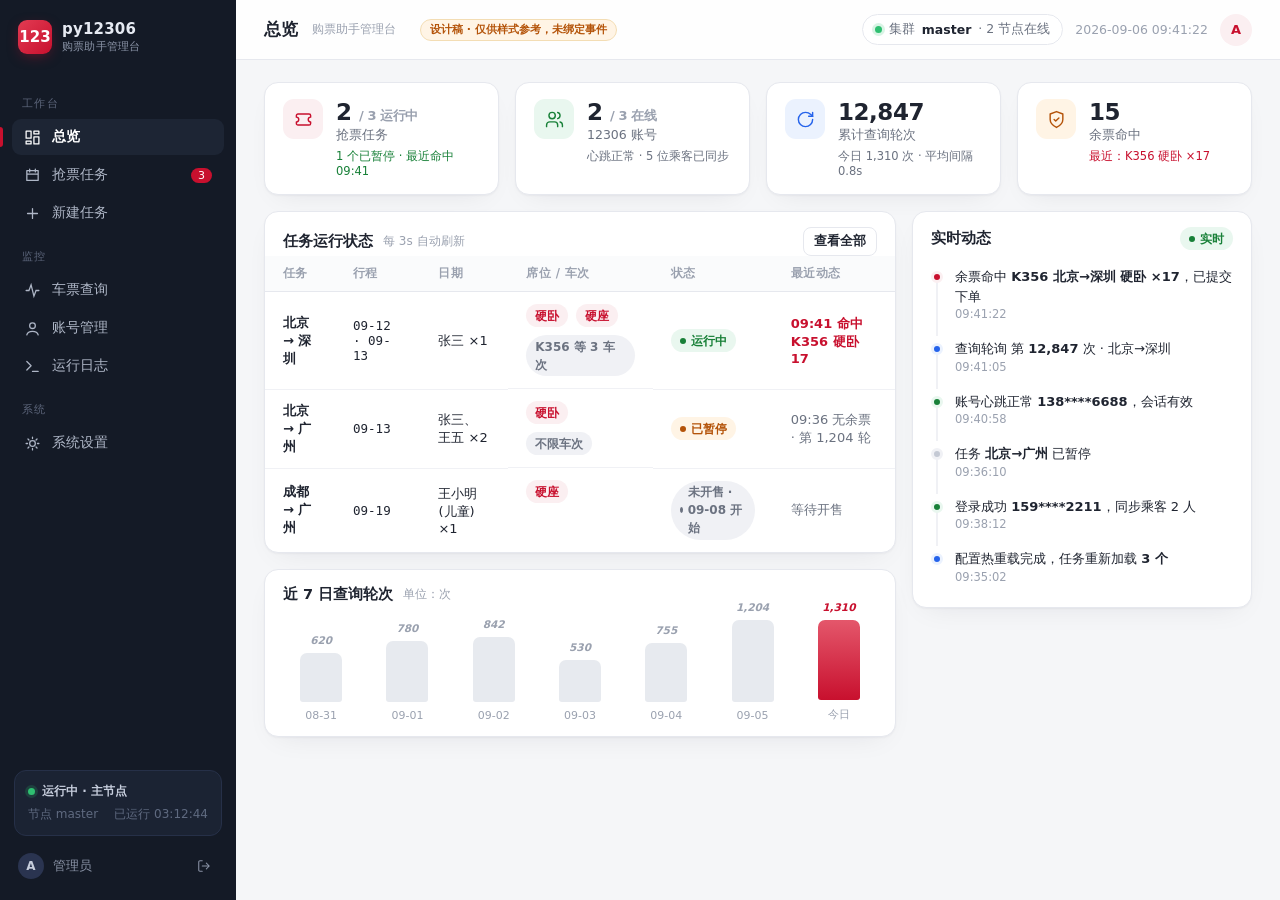
==== commit fd0d2df1: "fix: 修复任务不查询、下单流程与任务状态显示 来源：origin/feat 220868c 经代码审查后精简合入，并叠加后续修复。 所有引擎改动均通过 engine_hooks 包装，**未修改任" ====
--- a/reference_template/index.html
+++ b/reference_template/index.html
@@ -805,7 +805,7 @@
                   <tr>
                     <td><b>北京 → 深圳</b></td>
                     <td class="mono">09-12 · 09-13</td>
-                    <td>卓文颢 ×1</td>
+                    <td>张三 ×1</td>
                     <td class="chip-row"><span class="tag hot">硬卧</span><span class="tag hot">硬座</span><span class="tag muted">K356 等 3 车次</span></td>
                     <td><span class="tag ok"><span class="d"></span>运行中</span></td>
                     <td style="color:var(--red);font-weight:700">09:41 命中 K356 硬卧 17</td>
@@ -813,7 +813,7 @@
                   <tr>
                     <td><b>北京 → 广州</b></td>
                     <td class="mono">09-13</td>
-                    <td>卓文颢、王五 ×2</td>
+                    <td>张三、王五 ×2</td>
                     <td class="chip-row"><span class="tag hot">硬卧</span><span class="tag muted">不限车次</span></td>
                     <td><span class="tag warn"><span class="d"></span>已暂停</span></td>
                     <td style="color:var(--sub)">09:36 无余票 · 第 1,204 轮</td>
@@ -901,7 +901,7 @@
             <span class="tag muted">K356</span><span class="tag muted">K1172</span><span class="tag muted">K4184</span>
             <span class="tag muted">00:00 – 24:00</span>
             <span class="tag info">区间 09-12 / 09-13</span>
-            <span class="tag muted">乘客：卓文颢 ×1</span>
+            <span class="tag muted">乘客：张三 ×1</span>
             <span class="tag muted">间隔 0.5–1s</span>
           </div>
           <div class="l3">
@@ -931,7 +931,7 @@
             <span class="tag muted">不限车次</span>
             <span class="tag muted">06:00 – 22:00</span>
             <span class="tag info">区间 09-13</span>
-            <span class="tag muted">乘客：卓文颢、王五 ×2</span>
+            <span class="tag muted">乘客：张三、王五 ×2</span>
             <span class="tag muted">间隔 1s</span>
           </div>
           <div class="l3">
@@ -992,10 +992,10 @@
           <div class="task-flow-grid">
             <div>
               <div class="task-flow-panel on" data-task-panel="1"><div class="form-sec"><div class="fh"><span class="no">1</span><h3>确认车次与席别</h3><span class="sub">从车票查询添加，可为每个车次选择多个席别</span></div><div class="fb"><div class="task-flow-query"><span>查询余票后勾选需要预定的车次，再添加到当前任务。</span><button class="btn btn-outline" id="taskOpenTicketQuery" type="button">前往车票查询添加</button></div><div class="task-selection-list" id="taskSelectionList"></div><div class="task-flow-empty" id="taskSelectionEmpty">尚未添加车次，请先前往车票查询选择需要预定的车票。</div></div></div></div>
-              <div class="task-flow-panel" data-task-panel="2"><div class="form-sec"><div class="fh"><span class="no">2</span><h3>选择账号与乘客</h3><span class="sub">乘客列表跟随所选账号</span></div><div class="fb"><div class="frow"><div class="f-col"><div class="f-lab">使用账号</div><select class="ctl" id="taskAccount"><option>138****6688（在线 · 3 位乘客）</option><option>wangwu（在线 · 2 位乘客）</option></select></div><div class="f-col"><div class="f-lab">任务名称</div><input id="taskName" type="text" placeholder="例如：周末回深圳"></div></div><div class="f-lab" style="margin-top:14px">乘车人</div><div class="order-people" id="taskPassengers"><label class="order-person"><input type="checkbox" value="卓文颢" checked><span><b>卓文颢 · 成人票</b><small>已通过身份核验</small></span></label><label class="order-person"><input type="checkbox" value="王五"><span><b>王五 · 成人票</b><small>学生资质已核验</small></span></label><label class="order-person"><input type="checkbox" value="王小明"><span><b>王小明 · 儿童票</b><small>随行儿童</small></span></label></div></div></div></div>
+              <div class="task-flow-panel" data-task-panel="2"><div class="form-sec"><div class="fh"><span class="no">2</span><h3>选择账号与乘客</h3><span class="sub">乘客列表跟随所选账号</span></div><div class="fb"><div class="frow"><div class="f-col"><div class="f-lab">使用账号</div><select class="ctl" id="taskAccount"><option>138****6688（在线 · 3 位乘客）</option><option>wangwu（在线 · 2 位乘客）</option></select></div><div class="f-col"><div class="f-lab">任务名称</div><input id="taskName" type="text" placeholder="例如：周末回深圳"></div></div><div class="f-lab" style="margin-top:14px">乘车人</div><div class="order-people" id="taskPassengers"><label class="order-person"><input type="checkbox" value="张三" checked><span><b>张三 · 成人票</b><small>已通过身份核验</small></span></label><label class="order-person"><input type="checkbox" value="王五"><span><b>王五 · 成人票</b><small>学生资质已核验</small></span></label><label class="order-person"><input type="checkbox" value="王小明"><span><b>王小明 · 儿童票</b><small>随行儿童</small></span></label></div></div></div></div>
               <div class="task-flow-panel" data-task-panel="3"><div class="form-sec"><div class="fh"><span class="no">3</span><h3>设置抢票策略</h3><span class="sub">控制启动时间与查询频率</span></div><div class="fb"><div class="task-config-grid"><div><div class="f-lab">开始方式</div><select class="ctl" id="taskStartMode"><option value="now">创建后立即开始</option><option value="scheduled">定时开始</option></select></div><div><div class="f-lab">开始时间</div><input class="ctl" id="taskStartTime" type="datetime-local" value="2026-09-12T05:00" disabled></div><div class="task-interval-field"><div class="f-lab">查询间隔</div><div class="task-interval-presets" id="taskIntervalPresets"><button class="task-interval-preset" type="button" data-min="0.5" data-max="1">快速 0.5–1s</button><button class="task-interval-preset on" type="button" data-min="1" data-max="1">均衡 1s</button><button class="task-interval-preset" type="button" data-min="1" data-max="2">稳健 1–2s</button><button class="task-interval-preset" type="button" data-custom="true">自定义</button></div><div class="task-interval-custom" id="taskIntervalCustom"><div><div class="f-lab">最小间隔（秒）</div><input class="ctl" id="taskIntervalMin" type="number" min="0.5" step="0.1" value="1"></div><div><div class="f-lab">最大间隔（秒）</div><input class="ctl" id="taskIntervalMax" type="number" min="0.5" step="0.1" value="1"></div></div></div><div><div class="f-lab">命中策略</div><select class="ctl" id="taskHitPolicy"><option>命中任一席别立即提交</option><option>等待最高优先级席别</option></select></div><div><div class="f-lab">余票不足</div><select class="ctl" id="taskMemberPolicy"><option>必须满足全部乘客</option><option>允许部分乘客先提交</option></select></div><div><div class="f-lab">候补购票</div><div class="task-standby-option"><span><b>支持候补</b><small>无票时自动尝试候补下单</small></span><label class="tgl"><input id="taskStandby" type="checkbox" checked><i></i></label></div></div></div></div></div></div>
             </div>
-            <aside class="summary"><div class="card"><div class="sh"><h3>任务摘要</h3><div class="sub">随当前选择实时更新</div></div><div class="sum-rows"><div class="r"><span class="k">车次 / 席别</span><span class="v" id="taskSummaryTrains">未选择</span></div><div class="r"><span class="k">账号</span><span class="v" id="taskSummaryAccount">138****6688</span></div><div class="r"><span class="k">乘客</span><span class="v" id="taskSummaryPassengers">卓文颢</span></div><div class="r"><span class="k">开始时间</span><span class="v" id="taskSummaryStart">创建后立即开始</span></div><div class="r"><span class="k">查询间隔</span><span class="v" id="taskSummaryInterval">1 秒</span></div><div class="r"><span class="k">命中策略</span><span class="v" id="taskSummaryHitPolicy">命中任一席别立即提交</span></div><div class="r"><span class="k">余票不足</span><span class="v" id="taskSummaryMemberPolicy">必须满足全部乘客</span></div><div class="r"><span class="k">候补购票</span><span class="v" id="taskSummaryStandby">支持候补</span></div><div class="r task-total"><span class="k">订单总金额</span><span class="v" id="taskSummaryTotal">¥0</span></div></div><div class="sum-foot"><button class="btn btn-primary" id="taskFlowNext" type="button">创建任务</button></div></div></aside>
+            <aside class="summary"><div class="card"><div class="sh"><h3>任务摘要</h3><div class="sub">随当前选择实时更新</div></div><div class="sum-rows"><div class="r"><span class="k">车次 / 席别</span><span class="v" id="taskSummaryTrains">未选择</span></div><div class="r"><span class="k">账号</span><span class="v" id="taskSummaryAccount">138****6688</span></div><div class="r"><span class="k">乘客</span><span class="v" id="taskSummaryPassengers">张三</span></div><div class="r"><span class="k">开始时间</span><span class="v" id="taskSummaryStart">创建后立即开始</span></div><div class="r"><span class="k">查询间隔</span><span class="v" id="taskSummaryInterval">1 秒</span></div><div class="r"><span class="k">命中策略</span><span class="v" id="taskSummaryHitPolicy">命中任一席别立即提交</span></div><div class="r"><span class="k">余票不足</span><span class="v" id="taskSummaryMemberPolicy">必须满足全部乘客</span></div><div class="r"><span class="k">候补购票</span><span class="v" id="taskSummaryStandby">支持候补</span></div><div class="r task-total"><span class="k">订单总金额</span><span class="v" id="taskSummaryTotal">¥0</span></div></div><div class="sum-foot"><button class="btn btn-primary" id="taskFlowNext" type="button">创建任务</button></div></div></aside>
           </div>
         </div>
 
@@ -1064,7 +1064,7 @@
                   <div class="f-col">
                     <div class="f-lab">乘车人 <span class="opt-x">已选 2 人</span></div>
                     <div class="chips">
-                      <label class="opt"><input type="checkbox" checked><span class="ck"></span>卓文颢 · 成人</label>
+                      <label class="opt"><input type="checkbox" checked><span class="ck"></span>张三 · 成人</label>
                       <label class="opt"><input type="checkbox" checked><span class="ck"></span>王五 · 成人 <b style="font-size:11px;color:var(--faint)">学生票</b></label>
                       <label class="opt"><input type="checkbox"><span class="ck"></span>王小明 · 儿童</label>
                     </div>
@@ -1145,7 +1145,7 @@
                 <div class="r"><span class="k">账号</span><span class="v">138****6688<small>在线 · 会话有效</small></span></div>
                 <div class="r"><span class="k">日期</span><span class="v">09-12、09-13<small>共 2 天 · 均已开售</small></span></div>
                 <div class="r"><span class="k">区间</span><span class="v">北京→深圳 · 北京→广州<small>2 组区间并行查询</small></span></div>
-                <div class="r"><span class="k">乘客</span><span class="v">卓文颢、王五<small>2 人 · 含学生票 1 张</small></span></div>
+                <div class="r"><span class="k">乘客</span><span class="v">张三、王五<small>2 人 · 含学生票 1 张</small></span></div>
                 <div class="r"><span class="k">席别</span><span class="v">硬卧 → 硬座<small>无票时按序降级</small></span></div>
                 <div class="r"><span class="k">车次</span><span class="v">K356 / K1172 / K4184<small>仅限列表内车次</small></span></div>
                 <div class="r"><span class="k">策略</span><span class="v">00:00–24:00 · 间隔 1s<small>命中即提交下单</small></span></div>
@@ -1166,9 +1166,9 @@
           <div class="order-layout">
             <div>
               <div class="form-sec"><div class="fh"><span class="no">1</span><h3>确认车次与席别</h3><span class="sub">可同时提交多个车次方案</span></div><div class="fb"><div class="task-selection-list" id="orderSelectionList"></div></div></div>
-              <div class="form-sec"><div class="fh"><span class="no">2</span><h3>选择账号与乘客</h3><span class="sub">乘客需已通过 12306 核验</span></div><div class="fb"><div class="frow"><div class="f-col"><div class="f-lab">使用账号</div><select class="ctl" id="orderAccount"><option>138****6688（在线 · 3 位乘客）</option><option>wangwu（在线 · 2 位乘客）</option></select></div><div class="f-col"><div class="f-lab">联系人手机号</div><input class="ctl" id="orderPhone" value="138****6688"></div></div><div class="f-lab" style="margin-top:14px">乘车人</div><div class="order-people" id="orderPassengers"><label class="order-person"><input type="checkbox" value="卓文颢" checked><span><b>卓文颢 · 成人票</b><small>身份证 44***********1234</small></span></label><label class="order-person"><input type="checkbox" value="王五"><span><b>王五 · 成人票</b><small>身份证 43***********5678</small></span></label></div></div></div>
+              <div class="form-sec"><div class="fh"><span class="no">2</span><h3>选择账号与乘客</h3><span class="sub">乘客需已通过 12306 核验</span></div><div class="fb"><div class="frow"><div class="f-col"><div class="f-lab">使用账号</div><select class="ctl" id="orderAccount"><option>138****6688（在线 · 3 位乘客）</option><option>wangwu（在线 · 2 位乘客）</option></select></div><div class="f-col"><div class="f-lab">联系人手机号</div><input class="ctl" id="orderPhone" value="138****6688"></div></div><div class="f-lab" style="margin-top:14px">乘车人</div><div class="order-people" id="orderPassengers"><label class="order-person"><input type="checkbox" value="张三" checked><span><b>张三 · 成人票</b><small>身份证 44***********1234</small></span></label><label class="order-person"><input type="checkbox" value="王五"><span><b>王五 · 成人票</b><small>身份证 43***********5678</small></span></label></div></div></div>
             </div>
-            <aside class="summary order-summary"><div class="card"><div class="sh"><h3>订单摘要</h3><div class="sub">随当前选择实时更新</div></div><div class="sum-rows"><div class="r"><span class="k">车次 / 席别</span><span class="v" id="orderSummaryTrains">未选择</span></div><div class="r"><span class="k">账号</span><span class="v" id="orderSummaryAccount">138****6688</span></div><div class="r"><span class="k">乘客</span><span class="v" id="orderSummaryPassengers">卓文颢</span></div><div class="r task-total"><span class="k">应付金额</span><span class="v" id="orderSummaryPrice">¥0</span></div></div><div class="sum-foot"><button class="btn btn-primary" id="submitOrder" type="button">提交订单</button><div class="order-notice">实际出票结果与金额以 12306 返回为准。</div></div></div></aside>
+            <aside class="summary order-summary"><div class="card"><div class="sh"><h3>订单摘要</h3><div class="sub">随当前选择实时更新</div></div><div class="sum-rows"><div class="r"><span class="k">车次 / 席别</span><span class="v" id="orderSummaryTrains">未选择</span></div><div class="r"><span class="k">账号</span><span class="v" id="orderSummaryAccount">138****6688</span></div><div class="r"><span class="k">乘客</span><span class="v" id="orderSummaryPassengers">张三</span></div><div class="r task-total"><span class="k">应付金额</span><span class="v" id="orderSummaryPrice">¥0</span></div></div><div class="sum-foot"><button class="btn btn-primary" id="submitOrder" type="button">提交订单</button><div class="order-notice">实际出票结果与金额以 12306 返回为准。</div></div></div></aside>
           </div>
         </div>
       </section>
@@ -1374,7 +1374,7 @@
                   <td class="cell-user"><span class="auth a1">颢</span><span><b>138****6688</b><small>key: 0</small></span></td>
                   <td><span class="tag info">扫码登录</span></td>
                   <td><span class="tag ok"><span class="d"></span>在线</span></td>
-                  <td class="chip-row"><span class="tag muted">卓文颢·成人</span><span class="tag muted">王五·学生</span><span class="tag muted">王小明·儿童</span></td>
+                  <td class="chip-row"><span class="tag muted">张三·成人</span><span class="tag muted">王五·学生</span><span class="tag muted">王小明·儿童</span></td>
                   <td class="mono">09:40:58</td>
                   <td style="text-align:right" class="chip-row" style="justify-content:flex-end">
                     <button class="btn btn-outline btn-sm">重新扫码</button>
